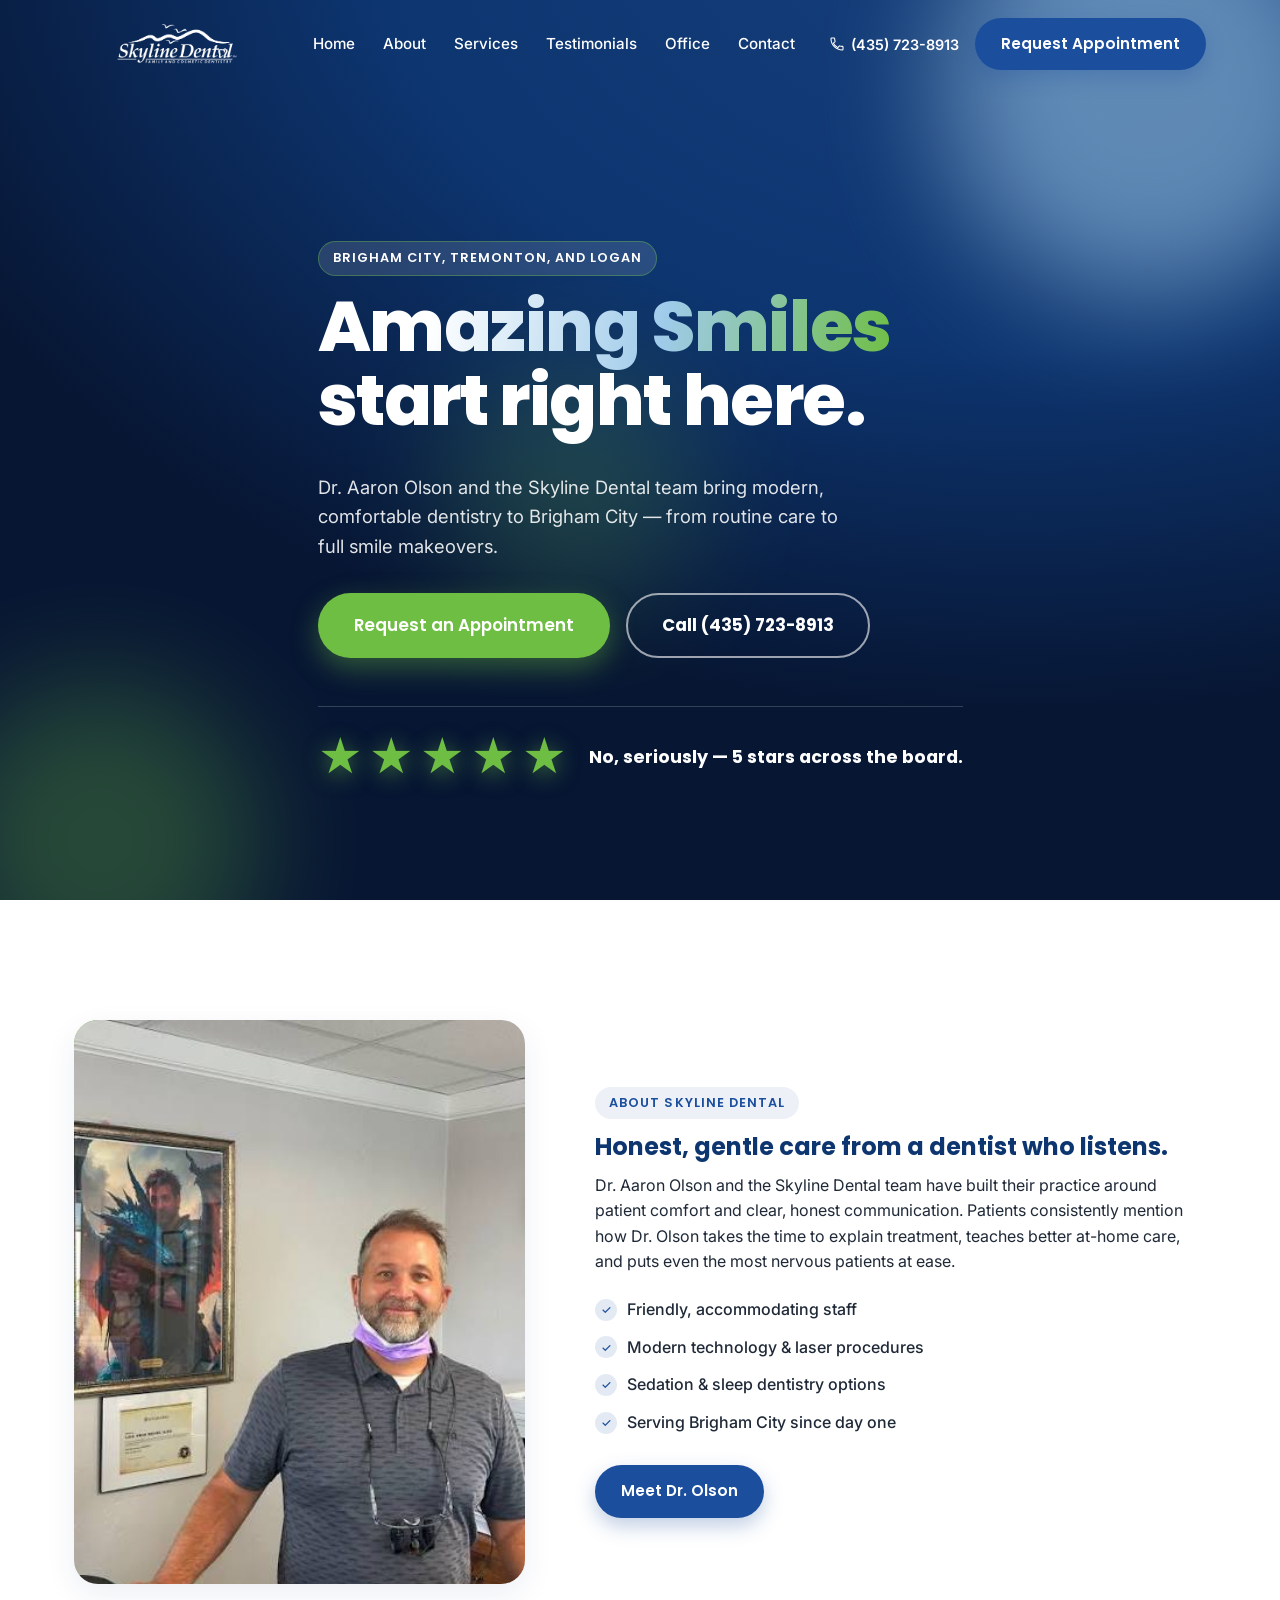
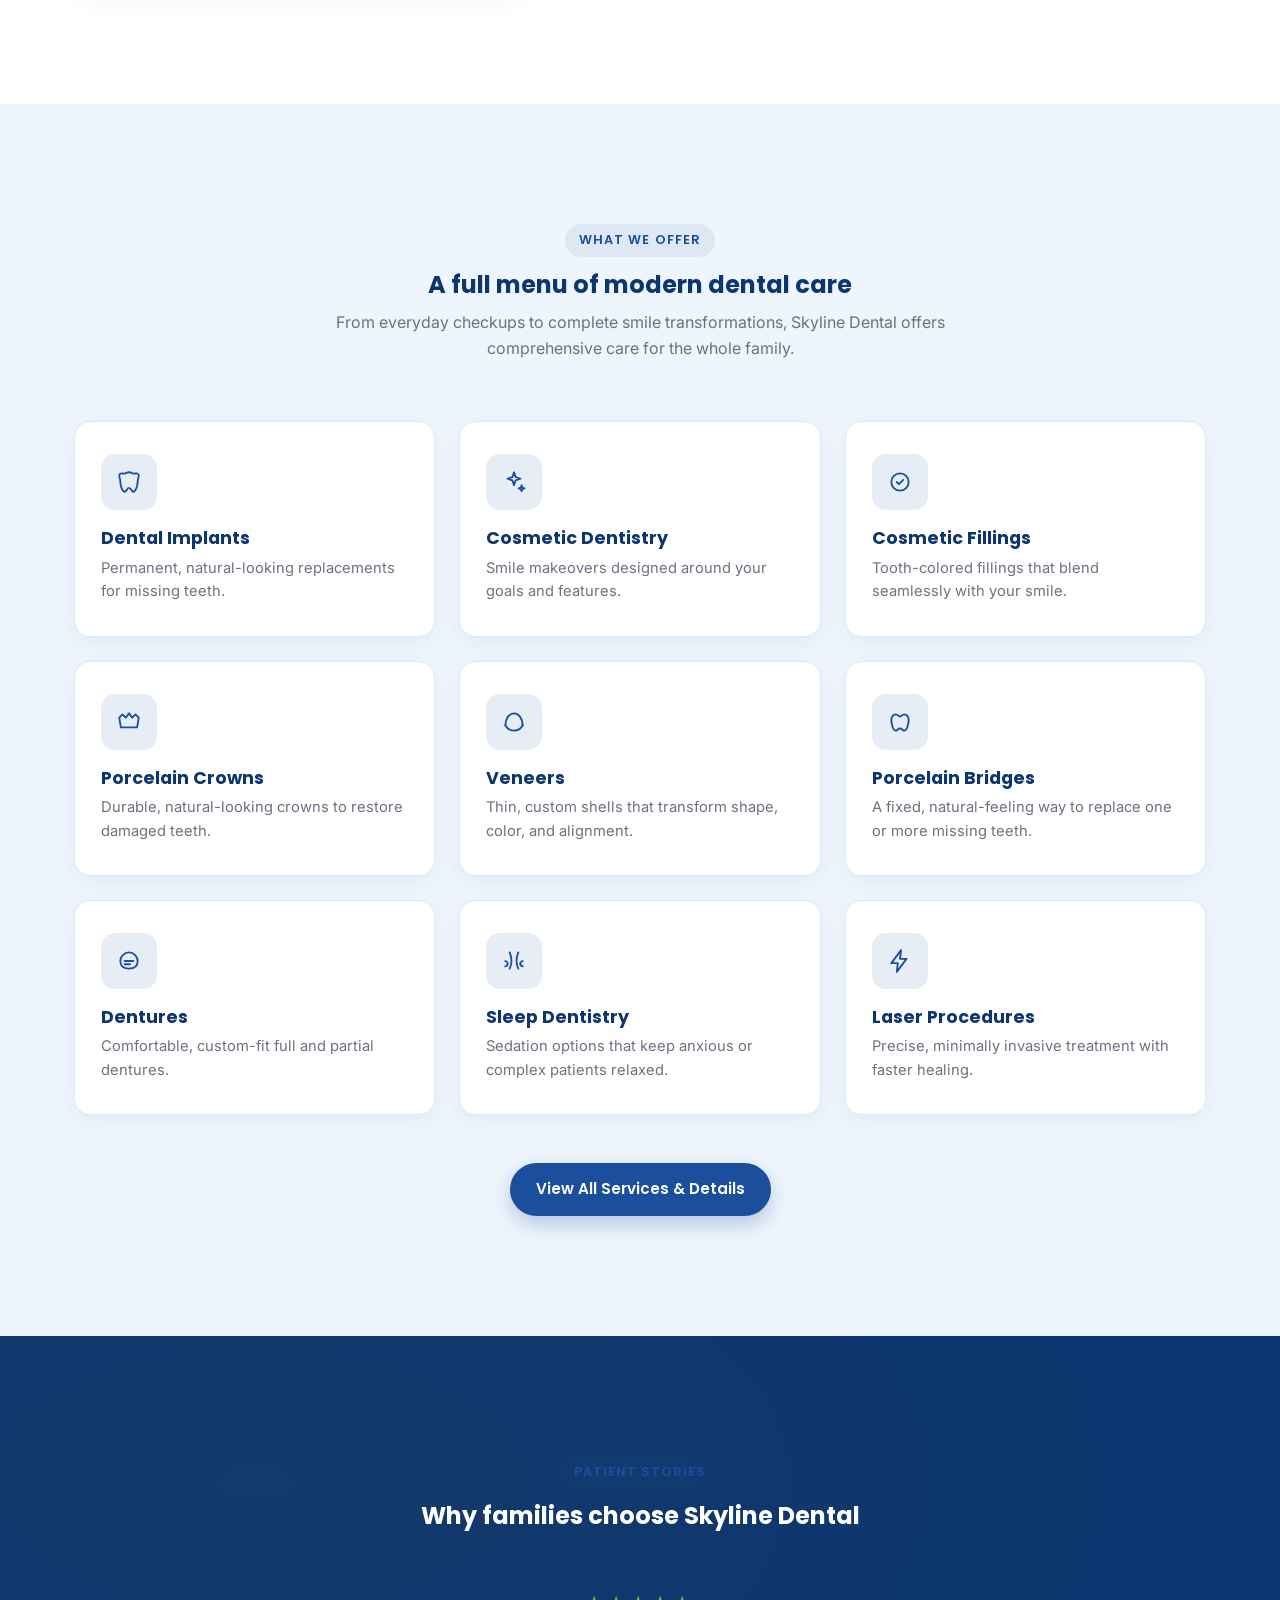
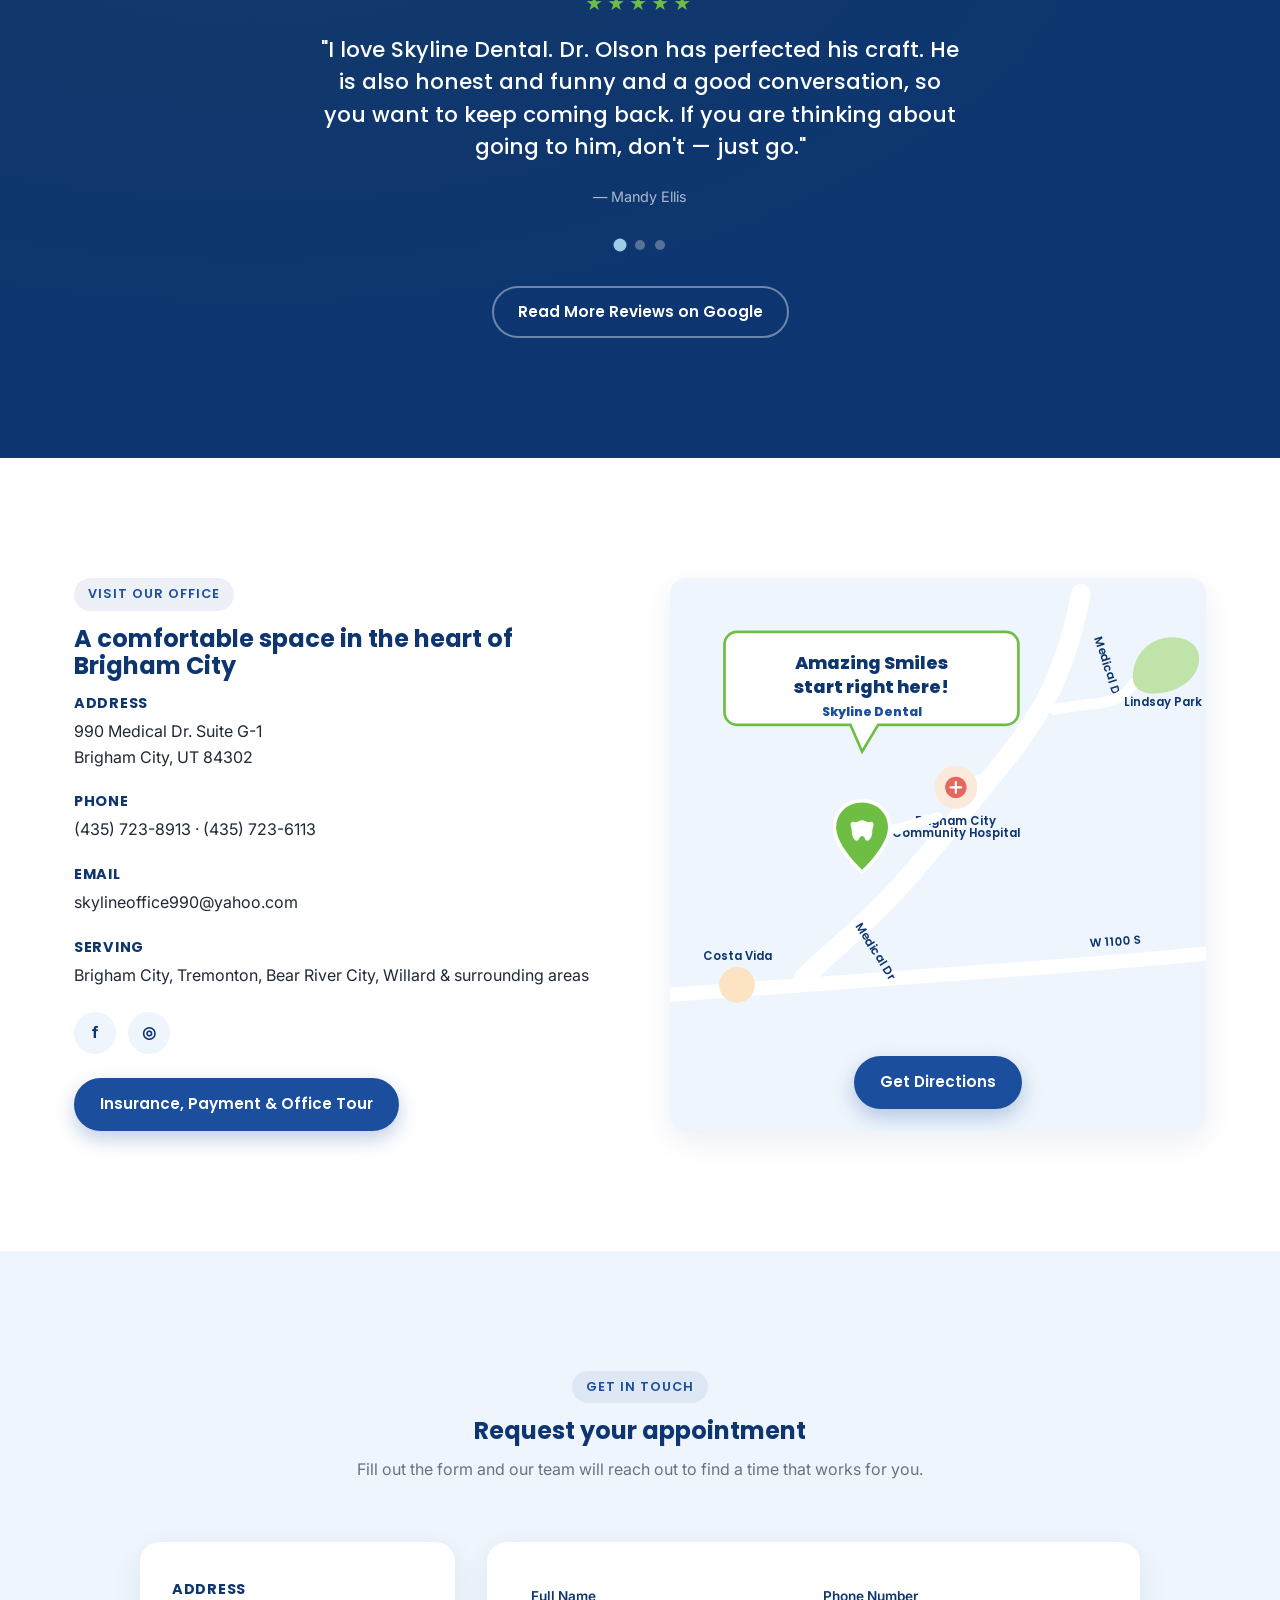
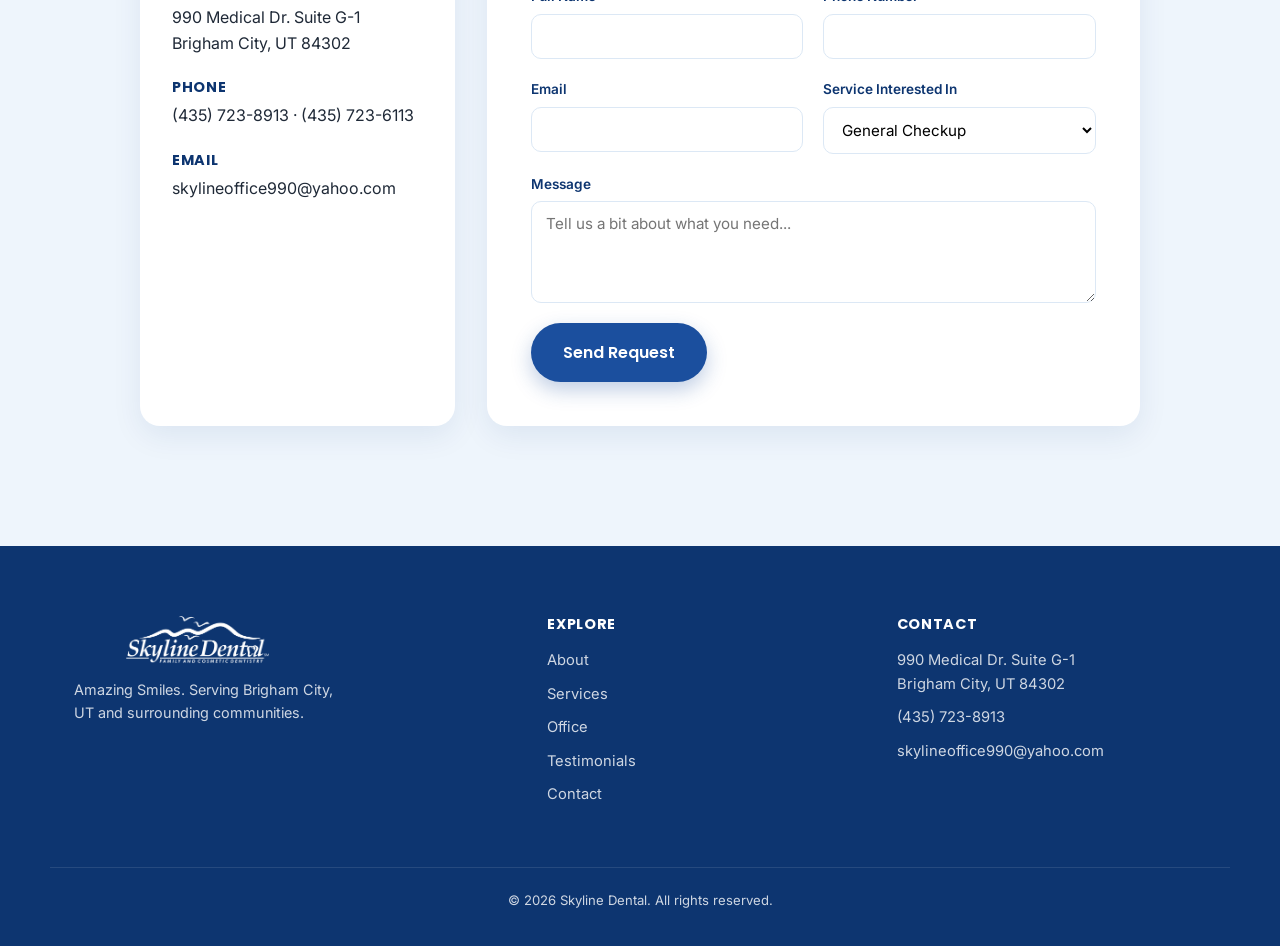
==== index.html @ 31386b89 "Center the map speech bubble's tail on the pin The bubble's tail was offset about 29px to the right " ====
<!DOCTYPE html>
<html lang="en">
<head>
<meta charset="UTF-8">
<meta name="viewport" content="width=device-width, initial-scale=1.0">
<title>Skyline Dental | Dr. Aaron Olson | Brigham City, UT</title>
<meta name="description" content="Skyline Dental in Brigham City, UT — Dr. Aaron Olson offers implants, cosmetic dentistry, veneers, crowns, dentures, sleep dentistry & more. Amazing Smiles.">
<link rel="preconnect" href="https://fonts.googleapis.com">
<link rel="preconnect" href="https://fonts.gstatic.com" crossorigin>
<link href="https://fonts.googleapis.com/css2?family=Poppins:wght@400;500;600;700;800&family=Inter:wght@400;500;600&display=swap" rel="stylesheet">
<link rel="stylesheet" href="css/style.css">
</head>
<body>

<div class="progress-bar" id="progressBar"></div>

<header class="site-header" id="siteHeader">
  <div class="container header-inner">
    <a href="#home" class="logo">
      <img src="images/skyline-dental-logo-white.png" alt="Skyline Dental - Family and Cosmetic Dentistry" class="logo-img logo-img-light">
      <img src="images/skyline-dental-logo.png" alt="Skyline Dental - Family and Cosmetic Dentistry" class="logo-img logo-img-dark">
    </a>
    <nav class="main-nav" id="mainNav">
      <a href="index.html#home">Home</a>
      <a href="about.html">About</a>
      <a href="services.html">Services</a>
      <a href="index.html#testimonials">Testimonials</a>
      <a href="office.html">Office</a>
      <a href="index.html#contact">Contact</a>
    </nav>
    <div class="header-actions">
      <a href="tel:4357238913" class="phone-pill">
        <svg width="16" height="16" viewBox="0 0 24 24" fill="none"><path d="M6.6 10.8c1.4 2.8 3.8 5.1 6.6 6.6l2.2-2.2c.3-.3.7-.4 1-.2 1.1.4 2.3.6 3.6.6.6 0 1 .4 1 1V20c0 .6-.4 1-1 1C10.6 21 3 13.4 3 4c0-.6.4-1 1-1h3.5c.6 0 1 .4 1 1 0 1.2.2 2.4.6 3.6.1.4 0 .8-.3 1.1L6.6 10.8z" stroke="currentColor" stroke-width="1.6" stroke-linejoin="round"/></svg>
        (435) 723-8913
      </a>
      <a href="#contact" class="btn btn-primary">Request Appointment</a>
    </div>
    <button class="nav-toggle" id="navToggle" aria-label="Toggle menu">
      <span></span><span></span><span></span>
    </button>
  </div>
</header>

<main>

  <!-- HERO -->
  <section id="home" class="hero">
    <div class="hero-blob blob-1"></div>
    <div class="hero-blob blob-2"></div>
    <div class="hero-blob blob-3"></div>
    <div class="container hero-inner">
      <div class="hero-copy reveal">
        <span class="eyebrow eyebrow-accent">Brigham City, Tremonton, and Logan</span>
        <h1><span class="accent-text">Amazing Smiles</span><br> start right here.</h1>
        <p class="hero-sub">Dr. Aaron Olson and the Skyline Dental team bring modern, comfortable dentistry to Brigham City — from routine care to full smile makeovers.</p>
        <div class="hero-cta">
          <a href="#contact" class="btn btn-primary btn-lg">Request an Appointment</a>
          <a href="tel:4357238913" class="btn btn-ghost btn-lg">Call (435) 723-8913</a>
        </div>
        <div class="hero-rating">
          <span class="stat-stars stat-stars-lg" aria-label="5 star rating">★★★★★</span>
          <span class="hero-rating-label">No, seriously — 5 stars across the board.</span>
        </div>
      </div>
    </div>
  </section>

  <!-- ABOUT -->
  <section id="about" class="about">
    <div class="container about-inner">
      <div class="about-visual reveal">
        <div class="about-photo">
          <img src="images/dr-aaron-olson.jpg" alt="Dr. Aaron Olson, DDS" class="about-photo-img">
          <div class="about-accent"></div>
        </div>
      </div>
      <div class="about-copy reveal">
        <span class="eyebrow">About Skyline Dental</span>
        <h2>Honest, gentle care from a dentist who listens.</h2>
        <p>Dr. Aaron Olson and the Skyline Dental team have built their practice around patient comfort and clear, honest communication. Patients consistently mention how Dr. Olson takes the time to explain treatment, teaches better at-home care, and puts even the most nervous patients at ease.</p>
        <ul class="about-points">
          <li><span class="check">✓</span> Friendly, accommodating staff</li>
          <li><span class="check">✓</span> Modern technology &amp; laser procedures</li>
          <li><span class="check">✓</span> Sedation &amp; sleep dentistry options</li>
          <li><span class="check">✓</span> Serving Brigham City since day one</li>
        </ul>
        <a href="about.html" class="btn btn-primary">Meet Dr. Olson</a>
      </div>
    </div>
  </section>

  <!-- SERVICES -->
  <section id="services" class="services">
    <div class="container">
      <div class="section-head reveal">
        <span class="eyebrow">What We Offer</span>
        <h2>A full menu of modern dental care</h2>
        <p>From everyday checkups to complete smile transformations, Skyline Dental offers comprehensive care for the whole family.</p>
      </div>
      <div class="service-grid">

        <div class="service-card reveal">
          <div class="service-icon"><svg viewBox="0 0 24 24" width="26" height="26" fill="none" stroke="currentColor" stroke-width="1.7" stroke-linecap="round" stroke-linejoin="round"><path d="M12 3c-2.2 0-3.3 1.3-4.8 1.3-1.8 0-3.3-1-4 .8-.8 2 .8 3.6.8 6.6 0 3.6 1.8 9.3 4 9.3 1.8 0 1.8-3.6 4-3.6s2.2 3.6 4 3.6c2.2 0 4-5.7 4-9.3 0-3 1.6-4.6.8-6.6-.7-1.8-2.2-.8-4-.8-1.5 0-2.6-1.3-4.8-1.3z"/></svg></div>
          <h3>Dental Implants</h3>
          <p>Permanent, natural-looking replacements for missing teeth.</p>
        </div>
        <div class="service-card reveal">
          <div class="service-icon"><svg viewBox="0 0 24 24" width="26" height="26" fill="none" stroke="currentColor" stroke-width="1.7" stroke-linecap="round" stroke-linejoin="round"><path d="M12 3l1.5 4.5L18 9l-4.5 1.5L12 15l-1.5-4.5L6 9l4.5-1.5z"/><path d="M19 15l.7 2.1 2.1.7-2.1.7-.7 2.1-.7-2.1-2.1-.7 2.1-.7z"/></svg></div>
          <h3>Cosmetic Dentistry</h3>
          <p>Smile makeovers designed around your goals and features.</p>
        </div>
        <div class="service-card reveal">
          <div class="service-icon"><svg viewBox="0 0 24 24" width="26" height="26" fill="none" stroke="currentColor" stroke-width="1.7" stroke-linecap="round" stroke-linejoin="round"><circle cx="12" cy="12" r="8"/><path d="M9 12l2 2 4-4"/></svg></div>
          <h3>Cosmetic Fillings</h3>
          <p>Tooth-colored fillings that blend seamlessly with your smile.</p>
        </div>
        <div class="service-card reveal">
          <div class="service-icon"><svg viewBox="0 0 24 24" width="26" height="26" fill="none" stroke="currentColor" stroke-width="1.7" stroke-linecap="round" stroke-linejoin="round"><path d="M3 8l3-3 3 3 3-4 3 4 3-3 3 3-1.5 9h-15z"/></svg></div>
          <h3>Porcelain Crowns</h3>
          <p>Durable, natural-looking crowns to restore damaged teeth.</p>
        </div>
        <div class="service-card reveal">
          <div class="service-icon"><svg viewBox="0 0 24 24" width="26" height="26" fill="none" stroke="currentColor" stroke-width="1.7" stroke-linecap="round" stroke-linejoin="round"><path d="M4 15c1.5 3 4.5 5 8 5s6.5-2 8-5"/><path d="M4 15c0-6 3.5-11 8-11s8 5 8 11"/></svg></div>
          <h3>Veneers</h3>
          <p>Thin, custom shells that transform shape, color, and alignment.</p>
        </div>
        <div class="service-card reveal">
          <div class="service-icon"><svg viewBox="0 0 24 24" width="26" height="26" fill="none" stroke="currentColor" stroke-width="1.7" stroke-linecap="round" stroke-linejoin="round"><path d="M4 10c0-3 2-5 4-5s3 2 4 2 2-2 4-2 4 2 4 5c0 5-2 10-4 10-1.5 0-2-2-4-2s-2.5 2-4 2c-2 0-4-5-4-10z"/></svg></div>
          <h3>Porcelain Bridges</h3>
          <p>A fixed, natural-feeling way to replace one or more missing teeth.</p>
        </div>
        <div class="service-card reveal">
          <div class="service-icon"><svg viewBox="0 0 24 24" width="26" height="26" fill="none" stroke="currentColor" stroke-width="1.7" stroke-linecap="round" stroke-linejoin="round"><path d="M4 12c0-4 3.5-8 8-8s8 4 8 8-2 7-8 7-8-3-8-7z"/><path d="M8 12h8M8 15h5"/></svg></div>
          <h3>Dentures</h3>
          <p>Comfortable, custom-fit full and partial dentures.</p>
        </div>
        <div class="service-card reveal">
          <div class="service-icon"><svg viewBox="0 0 24 24" width="26" height="26" fill="none" stroke="currentColor" stroke-width="1.7" stroke-linecap="round" stroke-linejoin="round"><path d="M4 17c3-1 3-4 0-5m16 5c-3-1-3-4 0-5M8 19c2-4 2-10 0-15m8 15c-2-4-2-10 0-15"/></svg></div>
          <h3>Sleep Dentistry</h3>
          <p>Sedation options that keep anxious or complex patients relaxed.</p>
        </div>
        <div class="service-card reveal">
          <div class="service-icon"><svg viewBox="0 0 24 24" width="26" height="26" fill="none" stroke="currentColor" stroke-width="1.7" stroke-linecap="round" stroke-linejoin="round"><path d="M13 2L4 14h6l-1 8 9-12h-6z"/></svg></div>
          <h3>Laser Procedures</h3>
          <p>Precise, minimally invasive treatment with faster healing.</p>
        </div>

      </div>
      <div class="section-cta reveal">
        <a href="services.html" class="btn btn-primary">View All Services &amp; Details</a>
      </div>
    </div>
  </section>

  <!-- TESTIMONIALS -->
  <section id="testimonials" class="testimonials">
    <div class="container">
      <div class="section-head reveal light">
        <span class="eyebrow">Patient Stories</span>
        <h2>Why families choose Skyline Dental</h2>
      </div>
      <div class="testimonial-slider reveal" id="testimonialSlider">
        <div class="testimonial-track" id="testimonialTrack">
          <blockquote class="testimonial-slide active">
            <div class="stars">★★★★★</div>
            <p>"I love Skyline Dental. Dr. Olson has perfected his craft. He is also honest and funny and a good conversation, so you want to keep coming back. If you are thinking about going to him, don't — just go."</p>
            <cite>— Mandy Ellis</cite>
          </blockquote>
          <blockquote class="testimonial-slide">
            <div class="stars">★★★★★</div>
            <p>"I hadn't been to the dentist in six years, yikes! This awesome staff and Dr. Aaron Olson made me feel so comfortable. This office is full of kindness and humor. My husband and all 3 of my kids love it there — and who loves a dentist? Not to mention my daughter had her wisdom teeth out, and even though it was Dr. Olson's birthday, he called to follow up and check on her! Definitely 5 stars!!"</p>
            <cite>— Joanna Hardy</cite>
          </blockquote>
          <blockquote class="testimonial-slide">
            <div class="stars">★★★★★</div>
            <p>"Dr. Olson and his staff are wonderful. They go out of their way to make you feel welcome and comfortable. Every time I go, they remember me and make me feel like we're old friends. I have moved a few states away, but still keep Dr. Olson as my dentist — I make an appointment when I know I'm flying in."</p>
            <cite>— Kelllie Hansen</cite>
          </blockquote>
        </div>
        <div class="testimonial-dots" id="testimonialDots"></div>
        <a href="https://www.google.com/search?q=Skyline+Dental+Brigham+City+UT+reviews" target="_blank" rel="noopener" class="btn btn-ghost testimonial-more">Read More Reviews on Google</a>
      </div>
    </div>
  </section>

  <!-- OFFICE / LOCATION -->
  <section id="office" class="office">
    <div class="container office-inner">
      <div class="office-copy reveal">
        <span class="eyebrow">Visit Our Office</span>
        <h2>A comfortable space in the heart of Brigham City</h2>
        <div class="office-detail">
          <strong>Address</strong>
          <p>990 Medical Dr. Suite G-1<br>Brigham City, UT 84302</p>
        </div>
        <div class="office-detail">
          <strong>Phone</strong>
          <p><a href="tel:4357238913">(435) 723-8913</a> · <a href="tel:4357236113">(435) 723-6113</a></p>
        </div>
        <div class="office-detail">
          <strong>Email</strong>
          <p><a href="mailto:skylineoffice990@yahoo.com">skylineoffice990@yahoo.com</a></p>
        </div>
        <div class="office-detail">
          <strong>Serving</strong>
          <p>Brigham City, Tremonton, Bear River City, Willard &amp; surrounding areas</p>
        </div>
        <div class="social-links">
          <a href="#" aria-label="Facebook">f</a>
          <a href="#" aria-label="Instagram">◎</a>
        </div>
        <a href="office.html" class="btn btn-primary office-more">Insurance, Payment &amp; Office Tour</a>
      </div>
      <div class="office-map reveal">
        <svg class="office-map-svg" viewBox="0 0 600 460" role="img" aria-labelledby="mapTitle">
          <title id="mapTitle">Illustrated map showing Skyline Dental on Medical Drive in Brigham City</title>
          <rect width="600" height="460" fill="#EEF5FC"/>

          <!-- W 1100 S, the cross street Costa Vida sits on -->
          <path d="M-10,440 C 150,428 300,418 450,406 S 590,394 610,392" fill="none" stroke="#fff" stroke-width="16" stroke-linecap="round"/>
          <text x="470" y="386" class="map-label" transform="rotate(-4 470 386)">W 1100 S</text>

          <!-- Medical Dr, curving from upper-right down to lower-left, crossing W 1100 S -->
          <path d="M460,-10 C 445,70 420,120 380,170 S 300,270 260,315 S 175,395 150,420"
                fill="none" stroke="#fff" stroke-width="22" stroke-linecap="round"/>
          <text x="475" y="40" class="map-label" transform="rotate(72 475 40)">Medical Dr</text>
          <text x="207" y="362" class="map-label" transform="rotate(58 207 362)">Medical Dr</text>

          <!-- Wildwood Dr spur to Lindsay Park -->
          <path d="M430,120 C 470,110 500,120 520,90" fill="none" stroke="#fff" stroke-width="12" stroke-linecap="round"/>
          <g transform="translate(552,64)">
            <path d="M-34,20 C-34,-10 -8,-30 20,-24 C46,-18 46,10 26,26 C6,42 -34,44 -34,20 Z" fill="#BFE3A8"/>
            <text x="0" y="52" class="map-label" text-anchor="middle">Lindsay Park</text>
          </g>

          <!-- Brigham City Community Hospital, further up Medical Dr, above the office -->
          <path d="M368,190 C 355,195 345,198 336,203" fill="none" stroke="#fff" stroke-width="10" stroke-linecap="round"/>
          <g transform="translate(320,207)">
            <circle cx="0" cy="0" r="24" fill="#FBE9DA"/>
            <circle cx="0" cy="0" r="12" fill="#E4685D"/>
            <path d="M0,-6 v12 M-6,0 h12" stroke="#fff" stroke-width="2.5" stroke-linecap="round"/>
            <text x="0" y="42" class="map-label" text-anchor="middle">Brigham City<tspan x="0" dy="14">Community Hospital</tspan></text>
          </g>

          <!-- Costa Vida, on W 1100 S -- a different street from Medical Dr -->
          <g transform="translate(75,428)">
            <circle cx="0" cy="0" r="20" fill="#FCE3C3"/>
            <text x="0" y="-28" class="map-label" text-anchor="middle">Costa Vida</text>
          </g>

          <!-- Skyline Dental pin, left of Medical Dr, close to the bubble -->
          <path d="M300,240 C 275,247 250,254 228,260" fill="none" stroke="#fff" stroke-width="10" stroke-linecap="round"/>
          <g transform="translate(215,262)">
            <circle class="map-pulse" cx="0" cy="0" r="14" fill="var(--accent)" opacity=".35"/>
            <path d="M0,-40 C19,-40 31,-26 31,-10 C31,12 0,40 0,40 C0,40 -31,12 -31,-10 C-31,-26 -19,-40 0,-40 Z" fill="var(--accent)" stroke="#fff" stroke-width="4"/>
            <path d="M0,-8 c-6,0 -9,4 -13,4 -5,0 -9,-3 -11,2 -2,6 2,10 2,18 0,10 5,20 11,20 5,0 5,-10 11,-10 s6,10 11,10 c6,0 11,-10 11,-20 0,-8 4,-12 2,-18 -2,-5 -6,-2 -11,-2 -4,0 -7,-4 -13,-4z" fill="#fff" transform="translate(0,-14) scale(0.52)"/>
          </g>

          <!-- Speech bubble -->
          <g transform="translate(226,95)">
            <path d="M-150,-62 h300 a14,14 0 0 1 14,14 v76 a14,14 0 0 1 -14,14 h-143 l-18,30 -13,-30 h-127 a14,14 0 0 1 -14,-14 v-76 a14,14 0 0 1 14,-14 z" fill="#fff" stroke="var(--accent)" stroke-width="3"/>
            <text x="0" y="-20" text-anchor="middle" class="map-bubble-text">Amazing Smiles</text>
            <text x="0" y="6" text-anchor="middle" class="map-bubble-text">start right here!</text>
            <text x="0" y="32" text-anchor="middle" class="map-bubble-brand">Skyline Dental</text>
          </g>
        </svg>
        <a href="https://www.google.com/maps?q=990+Medical+Dr+Suite+G-1+Brigham+City+UT+84302" target="_blank" rel="noopener" class="btn btn-primary get-directions">Get Directions</a>
      </div>
    </div>
  </section>

  <!-- CONTACT -->
  <section id="contact" class="contact">
    <div class="container contact-inner">
      <div class="section-head reveal">
        <span class="eyebrow">Get In Touch</span>
        <h2>Request your appointment</h2>
        <p>Fill out the form and our team will reach out to find a time that works for you.</p>
      </div>
      <div class="contact-grid">
      <div class="contact-info-card reveal">
        <div class="office-detail">
          <strong>Address</strong>
          <p>990 Medical Dr. Suite G-1<br>Brigham City, UT 84302</p>
        </div>
        <div class="office-detail">
          <strong>Phone</strong>
          <p><a href="tel:4357238913">(435) 723-8913</a> · <a href="tel:4357236113">(435) 723-6113</a></p>
        </div>
        <div class="office-detail">
          <strong>Email</strong>
          <p><a href="mailto:skylineoffice990@yahoo.com">skylineoffice990@yahoo.com</a></p>
        </div>
      </div>
      <form name="appointment" method="POST" data-netlify="true" netlify-honeypot="bot-field" class="contact-form reveal">
        <input type="hidden" name="form-name" value="appointment">
        <p class="hidden-field"><label>Don't fill this out: <input name="bot-field"></label></p>

        <div class="form-row">
          <div class="form-field">
            <label for="name">Full Name</label>
            <input type="text" id="name" name="name" required>
          </div>
          <div class="form-field">
            <label for="phone">Phone Number</label>
            <input type="tel" id="phone" name="phone" required>
          </div>
        </div>
        <div class="form-row">
          <div class="form-field">
            <label for="email">Email</label>
            <input type="email" id="email" name="email" required>
          </div>
          <div class="form-field">
            <label for="service">Service Interested In</label>
            <select id="service" name="service">
              <option>General Checkup</option>
              <option>Dental Implants</option>
              <option>Cosmetic Dentistry</option>
              <option>Veneers</option>
              <option>Crowns / Bridges</option>
              <option>Dentures</option>
              <option>Sleep Dentistry</option>
              <option>Other</option>
            </select>
          </div>
        </div>
        <div class="form-field">
          <label for="message">Message</label>
          <textarea id="message" name="message" rows="4" placeholder="Tell us a bit about what you need..."></textarea>
        </div>
        <button type="submit" class="btn btn-primary btn-lg">Send Request</button>
      </form>
      </div>
    </div>
  </section>

</main>

<footer class="site-footer">
  <div class="container footer-inner">
    <div class="footer-brand">
      <img src="images/skyline-dental-logo-white.png" alt="Skyline Dental - Family and Cosmetic Dentistry" class="logo-img footer-logo-img">
      <p>Amazing Smiles. Serving Brigham City, UT and surrounding communities.</p>
    </div>
    <div class="footer-links">
      <h4>Explore</h4>
      <a href="about.html">About</a>
      <a href="services.html">Services</a>
      <a href="office.html">Office</a>
      <a href="index.html#testimonials">Testimonials</a>
      <a href="index.html#contact">Contact</a>
    </div>
    <div class="footer-contact">
      <h4>Contact</h4>
      <p>990 Medical Dr. Suite G-1<br>Brigham City, UT 84302</p>
      <p><a href="tel:4357238913">(435) 723-8913</a></p>
      <p><a href="mailto:skylineoffice990@yahoo.com">skylineoffice990@yahoo.com</a></p>
    </div>
  </div>
  <div class="footer-bottom">
    <div class="container">
      <p>&copy; <span id="year"></span> Skyline Dental. All rights reserved.</p>
    </div>
  </div>
</footer>

<button id="scrollTop" class="scroll-top" aria-label="Scroll to top">↑</button>

<script src="js/main.js"></script>
</body>
</html>
---- css/style.css ----
/* ===== Design tokens ===== */
:root{
  --primary:#1B4F9E;
  --primary-dark:#0D3570;
  --primary-light:#9FCBEA;
  --accent:#6FBE44;
  --bg:#FFFFFF;
  --bg-soft:#EEF5FC;
  --text:#1F2937;
  --text-light:#6B7280;
  --border:#DCE8F5;
  --shadow:0 10px 30px rgba(13,53,112,0.08);
  --radius:16px;
  --font-head:'Poppins', sans-serif;
  --font-body:'Inter', sans-serif;
}

*,*::before,*::after{box-sizing:border-box;}
html{scroll-behavior:smooth;}
body{
  margin:0;
  font-family:var(--font-body);
  color:var(--text);
  background:var(--bg);
  line-height:1.6;
  -webkit-font-smoothing:antialiased;
}
h1,h2,h3,h4{font-family:var(--font-head); margin:0 0 .5em; color:var(--primary-dark); line-height:1.15;}
p{margin:0 0 1em;}
a{color:inherit; text-decoration:none;}
img{max-width:100%; display:block;}
ul{list-style:none; margin:0; padding:0;}
.container{max-width:1180px; margin:0 auto; padding:0 24px;}
#home, #about, #services, #testimonials, #office, #contact{scroll-margin-top:90px;}

.eyebrow{
  display:inline-block;
  font-family:var(--font-head);
  font-weight:600;
  font-size:.8rem;
  letter-spacing:.08em;
  text-transform:uppercase;
  color:var(--primary);
  background:rgba(27,79,158,.08);
  padding:6px 14px;
  border-radius:999px;
  margin-bottom:14px;
}

/* ===== Buttons ===== */
.btn{
  display:inline-flex; align-items:center; justify-content:center; gap:8px;
  padding:12px 24px;
  border-radius:999px;
  font-weight:600;
  font-family:var(--font-head);
  font-size:.95rem;
  border:2px solid transparent;
  cursor:pointer;
  transition:transform .25s ease, box-shadow .25s ease, background .25s ease, color .25s ease;
  white-space:nowrap;
}
.btn-primary{ background:var(--primary); color:#fff; box-shadow:0 8px 20px rgba(27,79,158,.28);}
.btn-primary:hover{ transform:translateY(-3px) scale(1.02); box-shadow:0 14px 28px rgba(27,79,158,.36); }
.btn-ghost{ background:transparent; border-color:rgba(255,255,255,.5); color:inherit; }
.btn-ghost:hover{ background:rgba(255,255,255,.15); transform:translateY(-3px); }
.btn-lg{ padding:15px 30px; font-size:1rem; }

/* ===== Progress bar ===== */
.progress-bar{
  position:fixed; top:0; left:0; height:3px; width:0%;
  background:linear-gradient(90deg, var(--primary-light), var(--primary));
  z-index:1000; transition:width .1s ease-out;
}

/* ===== Header ===== */
.site-header{
  position:fixed; top:0; left:0; right:0; z-index:900;
  padding:18px 0;
  transition:background .35s ease, box-shadow .35s ease, padding .35s ease;
}
.site-header.scrolled{
  background:rgba(255,255,255,.9);
  backdrop-filter:blur(10px);
  box-shadow:0 4px 24px rgba(13,53,112,.08);
  padding:10px 0;
}
.header-inner{display:flex; align-items:center; justify-content:space-between; gap:24px;}
.logo{display:flex; align-items:center;}
.logo-img{height:40px; width:auto; display:block;}
.logo-img-dark{display:none;}
.site-header.scrolled .logo-img-light{display:none;}
.site-header.scrolled .logo-img-dark{display:block;}

.main-nav{display:flex; gap:28px;}
.main-nav a{
  font-weight:500; font-size:.95rem; position:relative; padding:4px 0;
  color:var(--primary-dark);
}
.site-header:not(.scrolled) .main-nav a{color:#fff;}
.main-nav a::after{
  content:''; position:absolute; left:0; bottom:-4px; width:0; height:2px;
  background:currentColor; transition:width .25s ease;
}
.main-nav a:hover::after{width:100%;}

.header-actions{display:flex; align-items:center; gap:16px;}
.phone-pill{
  display:flex; align-items:center; gap:6px; font-weight:600; font-size:.9rem;
  color:var(--primary-dark);
}
.site-header:not(.scrolled) .phone-pill{color:#fff;}

.nav-toggle{display:none; flex-direction:column; gap:5px; background:none; border:none; cursor:pointer; padding:6px; z-index:950;}
.nav-toggle span{width:24px; height:2px; background:var(--primary-dark); transition:.3s;}
.site-header:not(.scrolled) .nav-toggle span{background:#fff;}

/* ===== Hero ===== */
.hero{
  position:relative; overflow:hidden;
  min-height:100vh;
  display:flex; align-items:center;
  background:radial-gradient(1200px 800px at 80% -10%, #163E7A 0%, var(--primary-dark) 55%, #071633 100%);
  color:#fff;
  padding-top:120px;
}
.hero-blob{position:absolute; border-radius:50%; filter:blur(60px); opacity:.55; z-index:0;}
.blob-1{width:420px; height:420px; background:var(--primary-light); top:-120px; right:-80px; animation:drift 14s ease-in-out infinite;}
.blob-2{width:320px; height:320px; background:var(--accent); bottom:-100px; left:-60px; opacity:.3; animation:drift 18s ease-in-out infinite reverse;}
.blob-3{width:250px; height:250px; background:#6FBE44; top:40%; left:35%; opacity:.2; animation:drift 20s ease-in-out infinite;}
@keyframes drift{
  0%,100%{ transform:translate(0,0) scale(1);}
  50%{ transform:translate(30px,-30px) scale(1.08);}
}

.hero-inner{position:relative; z-index:1; display:grid; grid-template-columns:1fr; gap:60px; align-items:center;}
.hero-copy{max-width:700px;}
.hero-copy .eyebrow{background:rgba(255,255,255,.12); color:#fff;}
.eyebrow-accent{background:rgba(111,190,68,.2); color:#9FE870; border:1px solid rgba(111,190,68,.4);}
.hero h1{color:#fff; font-size:clamp(2.8rem,5.5vw,4.4rem); font-weight:800; letter-spacing:-.02em; line-height:1.05;}
.accent-text{
  background:linear-gradient(100deg, #fff 20%, var(--primary-light) 60%, var(--accent) 100%);
  -webkit-background-clip:text; background-clip:text; color:transparent;
}
.hero-sub{color:rgba(255,255,255,.88); font-size:1.15rem; max-width:520px;}
.hero-cta{display:flex; gap:16px; flex-wrap:wrap; margin:32px 0 48px;}
.hero-cta .btn-lg{padding:17px 34px; font-size:1.05rem;}
.hero-cta .btn-primary{background:var(--accent); box-shadow:0 10px 28px rgba(111,190,68,.4);}
.hero-cta .btn-primary:hover{transform:translateY(-4px) scale(1.04); box-shadow:0 16px 36px rgba(111,190,68,.5);}
.hero-cta .btn-ghost{border-color:rgba(255,255,255,.6); font-weight:700;}
.hero-cta .btn-ghost:hover{background:rgba(255,255,255,.18); border-color:#fff;}

.hero-rating{
  display:flex; align-items:center; gap:16px; flex-wrap:wrap;
  padding-top:28px; border-top:1px solid rgba(255,255,255,.18);
}
.stat-stars{font-size:1.4rem; letter-spacing:2px; color:var(--accent); line-height:1;}
.stat-stars-lg{font-size:2.75rem; letter-spacing:6px; text-shadow:0 4px 22px rgba(111,190,68,.6);}
.hero-rating-label{font-family:var(--font-head); font-size:1.1rem; font-weight:700; color:#fff;}

/* ===== Reveal animation ===== */
.reveal{opacity:0; transform:translateY(30px); transition:opacity .7s ease, transform .7s ease;}
.reveal.in-view{opacity:1; transform:translateY(0);}

/* ===== About ===== */
.about{padding:120px 0; background:var(--bg);}
.about-inner{display:grid; grid-template-columns:.85fr 1.15fr; gap:70px; align-items:center;}
.about-photo{position:relative; aspect-ratio:4/5; border-radius:24px; overflow:hidden; box-shadow:var(--shadow);}
.about-photo-img{width:100%; height:100%; object-fit:cover;}
.about-accent{position:absolute; inset:-14px auto auto -14px; width:70px; height:70px; background:var(--accent); border-radius:20px; z-index:-1;}
.about-points{margin:22px 0 30px; display:flex; flex-direction:column; gap:12px;}
.about-points li{display:flex; align-items:center; gap:10px; font-weight:500;}
.check{display:inline-flex; align-items:center; justify-content:center; width:22px; height:22px; border-radius:50%; background:rgba(27,79,158,.12); color:var(--primary); font-size:.75rem; flex:none;}

/* ===== Services ===== */
.services{padding:120px 0; background:var(--bg-soft);}
.section-head{max-width:640px; margin:0 auto 60px; text-align:center;}
.section-head p{color:var(--text-light);}
.section-head.light h2, .section-head.light p{color:#fff;}
.service-grid{display:grid; grid-template-columns:repeat(3,1fr); gap:24px;}
.service-card{
  background:#fff; border-radius:var(--radius); padding:32px 26px;
  box-shadow:0 6px 20px rgba(13,53,112,.06);
  transition:transform .3s ease, box-shadow .3s ease;
  border:1px solid var(--border);
}
.service-card:hover{transform:translateY(-8px); box-shadow:0 20px 40px rgba(13,53,112,.14);}
.service-icon{
  width:56px; height:56px; display:flex; align-items:center; justify-content:center;
  border-radius:14px; background:rgba(27,79,158,.1); margin-bottom:18px;
  color:var(--primary);
  transition:transform .3s ease;
}
.service-card:hover .service-icon{transform:rotate(-8deg) scale(1.08);}
.service-card h3{font-size:1.1rem; margin-bottom:8px;}
.service-card p{color:var(--text-light); font-size:.92rem; margin:0;}
.section-cta{text-align:center; margin-top:48px;}
.section-cta-left{text-align:left; margin-top:36px;}

/* ===== Testimonials ===== */
.testimonials{
  padding:120px 0;
  background:radial-gradient(1000px 500px at 20% 20%, #123A6B, var(--primary-dark));
  color:#fff;
  text-align:center;
}
.testimonial-slider{max-width:720px; margin:0 auto; position:relative; min-height:220px;}
.testimonial-track{position:relative;}
.testimonial-slide{
  position:absolute; inset:0; opacity:0; transform:translateY(12px);
  transition:opacity .5s ease, transform .5s ease; pointer-events:none;
}
.testimonial-slide.active{position:relative; opacity:1; transform:translateY(0); pointer-events:auto;}
.stars{color:var(--accent); letter-spacing:4px; margin-bottom:16px; font-size:1.1rem;}
.testimonial-slide p{font-size:1.35rem; font-weight:500; line-height:1.5; font-family:var(--font-head);}
.testimonial-slide cite{display:block; margin-top:18px; font-style:normal; color:rgba(255,255,255,.65); font-size:.9rem;}
.testimonial-dots{display:flex; justify-content:center; gap:10px; margin-top:32px;}
.testimonial-dots button{
  width:10px; height:10px; border-radius:50%; border:none; background:rgba(255,255,255,.3); cursor:pointer; padding:0;
  transition:background .3s ease, transform .3s ease;
}
.testimonial-dots button.active{background:var(--primary-light); transform:scale(1.3);}
.testimonial-more{margin-top:36px; border-color:rgba(255,255,255,.4);}
.testimonial-more:hover{background:rgba(255,255,255,.15); border-color:#fff;}

/* ===== Office ===== */
.office{padding:120px 0;}
.office-inner{display:grid; grid-template-columns:1fr 1fr; gap:60px; align-items:stretch;}
.office-detail{margin-bottom:20px;}
.office-detail strong{display:block; font-family:var(--font-head); color:var(--primary-dark); margin-bottom:4px; font-size:.9rem; text-transform:uppercase; letter-spacing:.05em;}
.office-detail a:hover{color:var(--primary);}
.social-links{display:flex; gap:12px; margin-top:24px;}
.social-links a{
  width:42px; height:42px; border-radius:50%; background:var(--bg-soft); display:flex; align-items:center; justify-content:center;
  font-weight:700; color:var(--primary-dark); transition:background .3s ease, color .3s ease, transform .3s ease;
}
.social-links a:hover{background:var(--primary); color:#fff; transform:translateY(-3px);}
.office-more{margin-top:24px;}
.office-map{
  border-radius:var(--radius); overflow:hidden; min-height:340px; box-shadow:var(--shadow);
  display:flex; flex-direction:column; background:#EEF5FC;
}
.office-map-svg{flex:1; width:100%; height:100%; display:block;}
.map-label{font-family:var(--font-head); font-size:13px; font-weight:600; fill:var(--primary-dark);}
.map-label-water{fill:#4E85BE; font-style:italic;}
.map-bubble-text{font-family:var(--font-head); font-size:20px; font-weight:800; fill:var(--primary-dark);}
.map-bubble-sub{font-family:var(--font-body); font-size:13px; fill:var(--text-light);}
.map-bubble-brand{font-family:var(--font-head); font-size:14px; font-weight:800; fill:var(--primary);}
.map-pulse{animation:mapPulse 2.4s ease-out infinite; transform-origin:center;}
@keyframes mapPulse{
  0%{transform:scale(1); opacity:.5;}
  100%{transform:scale(2.6); opacity:0;}
}
.get-directions{margin:18px auto 22px;}

/* ===== Contact ===== */
.contact{padding:120px 0; background:var(--bg-soft);}
.contact-grid{display:grid; grid-template-columns:.65fr 1.35fr; gap:32px; max-width:1000px; margin:0 auto; align-items:start;}
.contact-info-card{background:#fff; padding:36px 32px; border-radius:20px; box-shadow:var(--shadow); height:100%;}
.contact-info-card .office-detail:last-child{margin-bottom:0;}
.contact-form{background:#fff; padding:44px; border-radius:20px; box-shadow:var(--shadow);}
.form-row{display:grid; grid-template-columns:1fr 1fr; gap:20px;}
.form-field{margin-bottom:20px; display:flex; flex-direction:column; gap:6px;}
.form-field label{font-size:.85rem; font-weight:600; color:var(--primary-dark);}
.form-field input, .form-field select, .form-field textarea{
  padding:12px 14px; border-radius:10px; border:1.5px solid var(--border); font-family:var(--font-body); font-size:.95rem;
  transition:border-color .25s ease, box-shadow .25s ease; background:#fff;
}
.form-field input:focus, .form-field select:focus, .form-field textarea:focus{
  outline:none; border-color:var(--primary); box-shadow:0 0 0 4px rgba(27,79,158,.12);
}
.hidden-field{position:absolute; left:-9999px;}

/* ===== Footer ===== */
.site-footer{background:var(--primary-dark); color:rgba(255,255,255,.8); padding-top:70px;}
.footer-inner{display:grid; grid-template-columns:1.4fr 1fr 1fr; gap:40px; padding-bottom:50px; border-bottom:1px solid rgba(255,255,255,.1);}
.footer-brand .footer-logo-img{height:48px;}
.footer-brand p{margin-top:14px; font-size:.9rem; max-width:280px;}
.footer-links h4, .footer-contact h4{color:#fff; font-family:var(--font-head); margin-bottom:16px; font-size:.9rem; text-transform:uppercase; letter-spacing:.05em;}
.footer-links a{display:block; margin-bottom:10px; font-size:.92rem; transition:color .25s ease;}
.footer-links a:hover{color:var(--primary-light);}
.footer-contact p{font-size:.92rem; margin-bottom:10px;}
.footer-bottom{padding:22px 0; text-align:center; font-size:.82rem;}

/* ===== Scroll to top ===== */
.scroll-top{
  position:fixed; bottom:28px; right:28px; width:48px; height:48px; border-radius:50%;
  background:var(--primary); color:#fff; border:none; font-size:1.2rem; cursor:pointer;
  box-shadow:0 12px 24px rgba(27,79,158,.35);
  opacity:0; visibility:hidden; transform:translateY(10px);
  transition:opacity .3s ease, transform .3s ease, visibility .3s;
  z-index:800;
}
.scroll-top.visible{opacity:1; visibility:visible; transform:translateY(0);}

/* ===== Inner page banner ===== */
.page-banner{
  position:relative; overflow:hidden;
  padding:170px 0 80px;
  background:radial-gradient(1200px 800px at 80% -10%, #163E7A 0%, var(--primary-dark) 55%, #071633 100%);
  color:#fff; text-align:center;
}
.page-banner .eyebrow{background:rgba(111,190,68,.2); color:#9FE870; border:1px solid rgba(111,190,68,.4);}
.page-banner h1{color:#fff; font-size:clamp(2.2rem,4.5vw,3.2rem); font-weight:800; letter-spacing:-.01em;}
.page-banner p{color:rgba(255,255,255,.85); max-width:640px; margin:0 auto; font-size:1.05rem;}

/* ===== Generic content sections ===== */
.content-section{padding:100px 0;}
.content-section.alt{background:var(--bg-soft);}
.content-narrow{max-width:760px; margin:0 auto;}
.content-narrow p{color:var(--text-light); font-size:1.02rem;}
.content-narrow h2{margin-top:1.4em;}

/* ===== Bio / About page ===== */
.bio-grid{display:grid; grid-template-columns:.8fr 1.2fr; gap:70px; align-items:start;}
.bio-photo{position:relative; aspect-ratio:4/5; border-radius:24px; overflow:hidden; box-shadow:var(--shadow);}
.bio-photo img{width:100%; height:100%; object-fit:cover;}
.bio-accent{position:absolute; inset:-14px auto auto -14px; width:70px; height:70px; background:var(--accent); border-radius:20px; z-index:-1;}
.quick-facts{display:flex; flex-wrap:wrap; gap:10px; margin:22px 0;}
.quick-fact{
  display:inline-flex; align-items:center; background:var(--bg-soft); color:var(--primary-dark);
  padding:9px 16px; border-radius:999px; font-size:.84rem; font-weight:600;
  border:1px solid var(--border);
}
.family-note{
  margin-top:28px; padding:20px 24px; border-radius:16px; background:var(--bg-soft);
  border-left:4px solid var(--accent); font-size:.95rem; color:var(--text-light);
}
.family-note strong{color:var(--primary-dark);}

.timeline{list-style:none; margin:28px 0 0; padding:0; display:flex; flex-direction:column; gap:0;}
.timeline li{position:relative; padding:0 0 30px 34px; border-left:2px solid var(--border);}
.timeline li:last-child{border-color:transparent; padding-bottom:0;}
.timeline li::before{
  content:''; position:absolute; left:-7px; top:2px; width:12px; height:12px;
  border-radius:50%; background:var(--accent); border:3px solid #fff; box-shadow:0 0 0 2px var(--accent);
}
.timeline strong{display:block; font-family:var(--font-head); color:var(--primary-dark); font-size:1rem; margin-bottom:2px;}
.timeline span{color:var(--text-light); font-size:.92rem;}

/* ===== Services detail page ===== */
.service-detail-list{display:flex; flex-direction:column; gap:0; margin-top:20px;}
.service-detail{
  display:grid; grid-template-columns:64px 1fr; gap:22px; padding:32px 0;
  border-bottom:1px solid var(--border);
}
.service-detail:last-child{border-bottom:none;}
.service-detail-icon{
  width:64px; height:64px; border-radius:16px; background:var(--bg-soft);
  display:flex; align-items:center; justify-content:center; color:var(--primary);
}
.service-detail h3{margin-bottom:8px;}
.service-detail p{color:var(--text-light); margin:0;}

/* ===== Office page extras ===== */
.video-embed{position:relative; width:100%; aspect-ratio:16/9; border-radius:var(--radius); overflow:hidden; box-shadow:var(--shadow);}
.video-embed iframe{position:absolute; inset:0; width:100%; height:100%; border:0;}
.info-grid{display:grid; grid-template-columns:repeat(3,1fr); gap:24px; margin-top:20px;}
.info-card{background:#fff; border-radius:var(--radius); padding:28px 24px; box-shadow:0 6px 20px rgba(13,53,112,.06); border:1px solid var(--border);}
.info-card h3{font-size:1.05rem; margin-bottom:10px;}
.info-card p{color:var(--text-light); font-size:.92rem; margin:0;}
.info-card a{color:var(--primary); font-weight:600;}
.info-card a:hover{text-decoration:underline;}
.note-callout{
  margin-top:20px; padding:18px 22px; border-radius:14px; background:rgba(111,190,68,.1);
  border-left:4px solid var(--accent); font-size:.95rem; color:var(--primary-dark);
}

/* ===== Responsive ===== */
@media (max-width:960px){
  .hero-inner, .about-inner, .office-inner, .bio-grid, .contact-grid{grid-template-columns:1fr;}
  .service-grid, .info-grid{grid-template-columns:repeat(2,1fr);}
  .footer-inner{grid-template-columns:1fr 1fr;}
}
@media (max-width:760px){
  .main-nav, .header-actions{display:none;}
  .nav-toggle{display:flex;}
  .main-nav.open{
    display:flex; flex-direction:column; position:fixed; top:0; right:0; height:100vh; width:78%;
    background:var(--primary-dark); padding:110px 32px 32px; gap:24px; z-index:920;
    box-shadow:-20px 0 60px rgba(0,0,0,.3);
  }
  .main-nav.open a{color:#fff; font-size:1.1rem;}
  .service-grid, .info-grid{grid-template-columns:1fr;}
  .service-detail{grid-template-columns:1fr; text-align:center;}
  .service-detail-icon{margin:0 auto;}
  .form-row{grid-template-columns:1fr;}
  .footer-inner{grid-template-columns:1fr; text-align:center;}
  .footer-brand p{margin-left:auto; margin-right:auto;}
  .social-links{justify-content:center;}
}
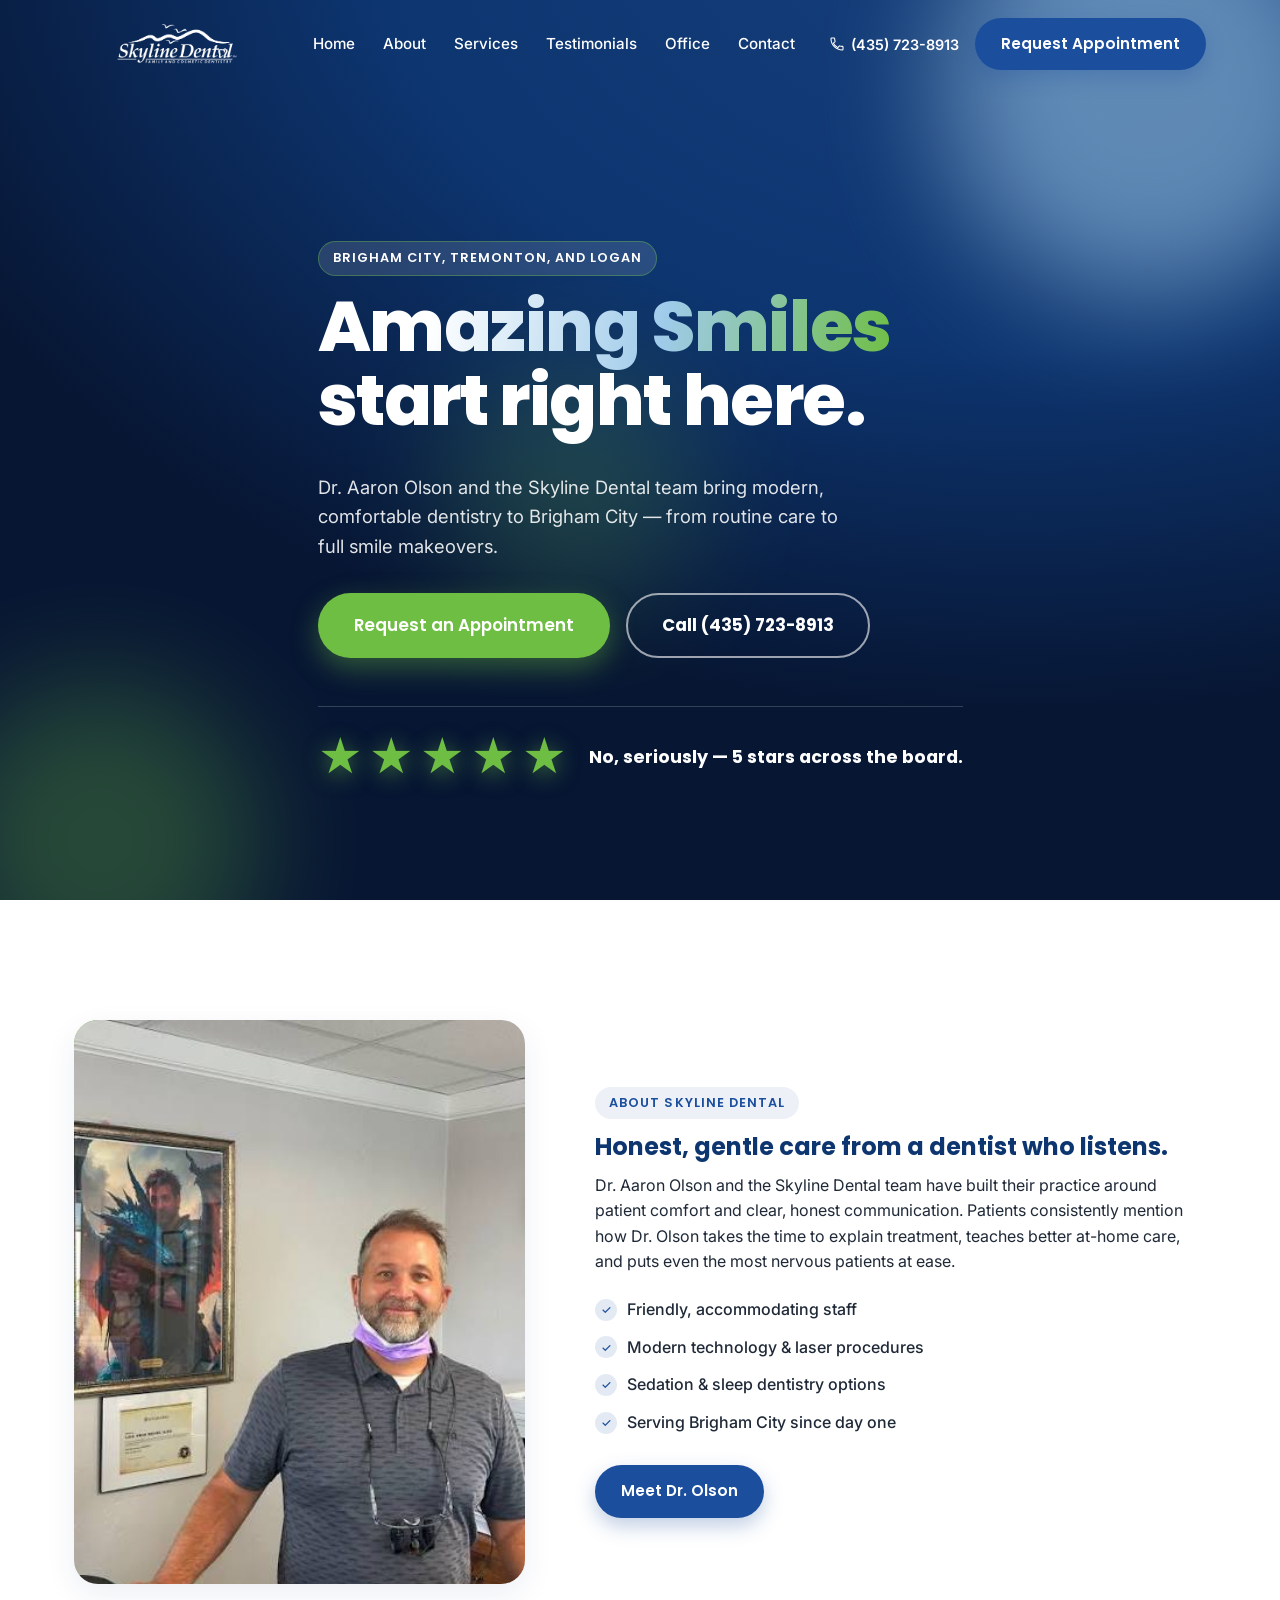
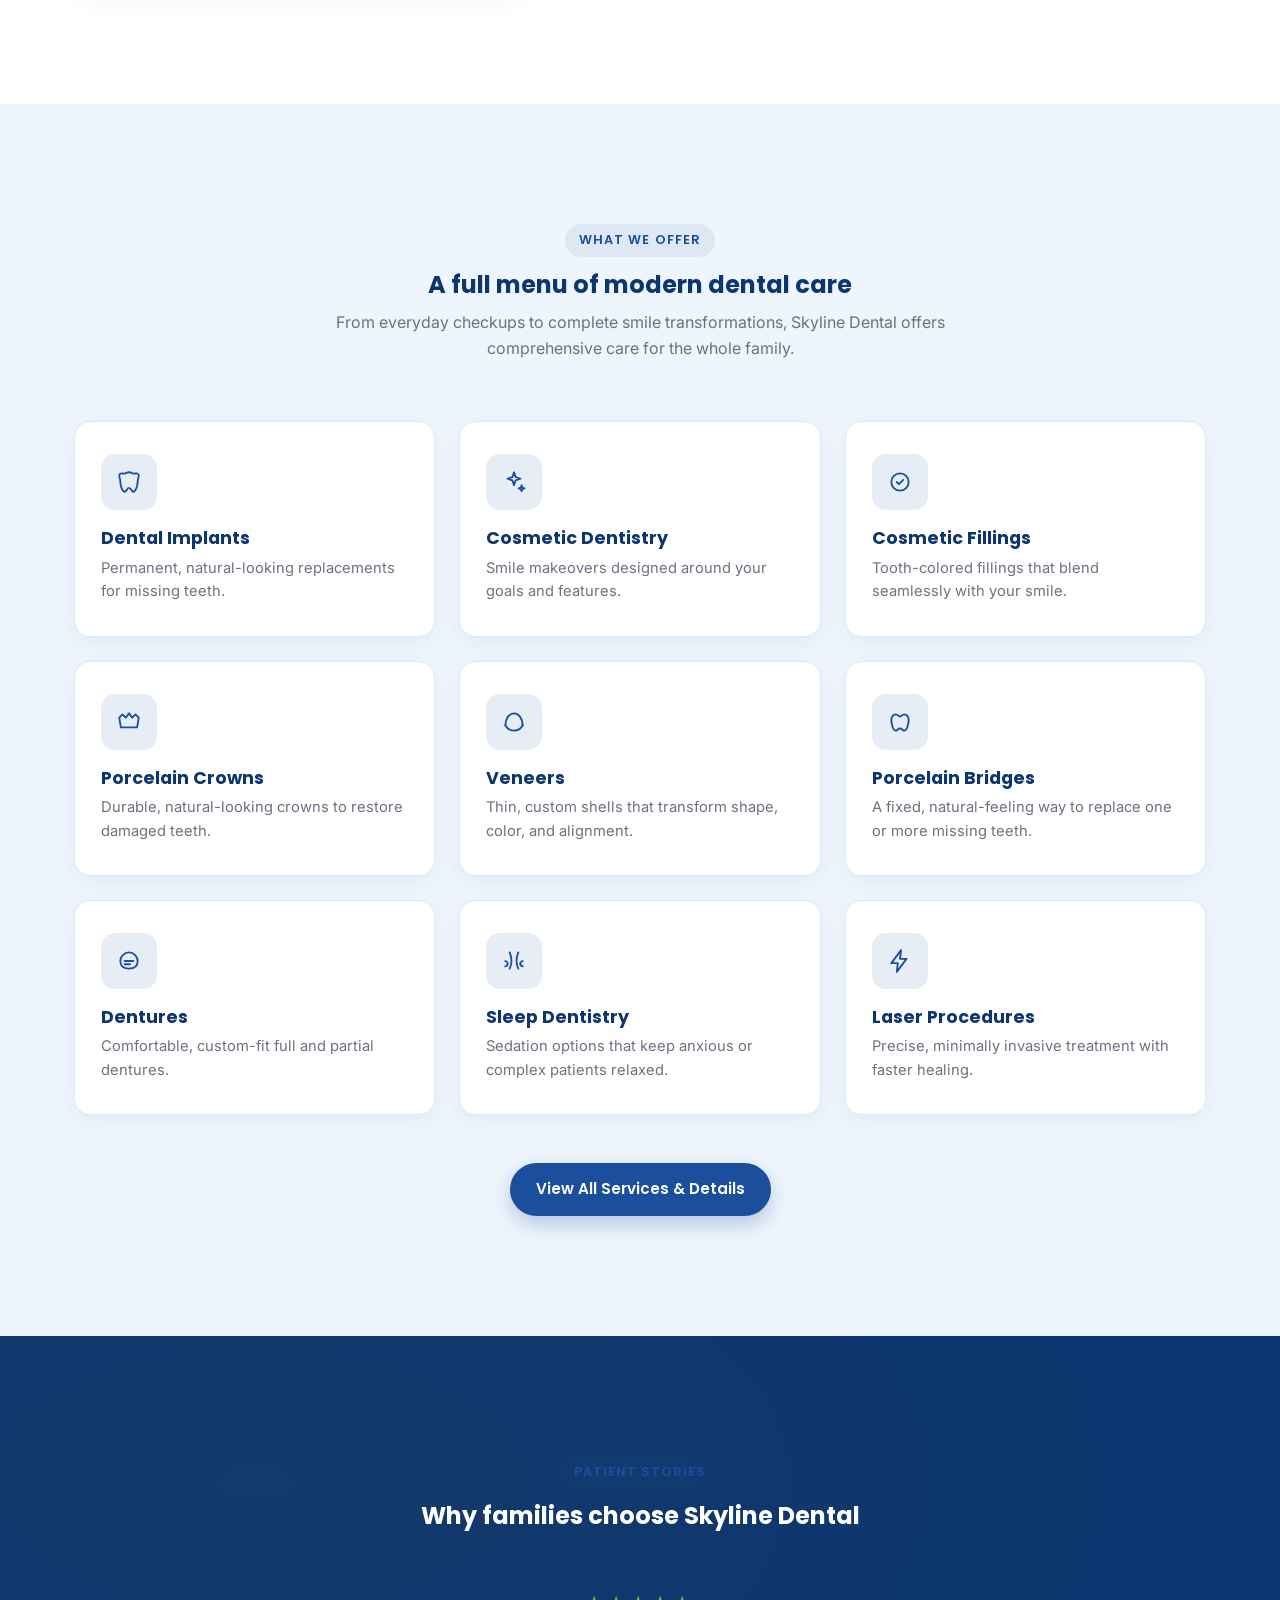
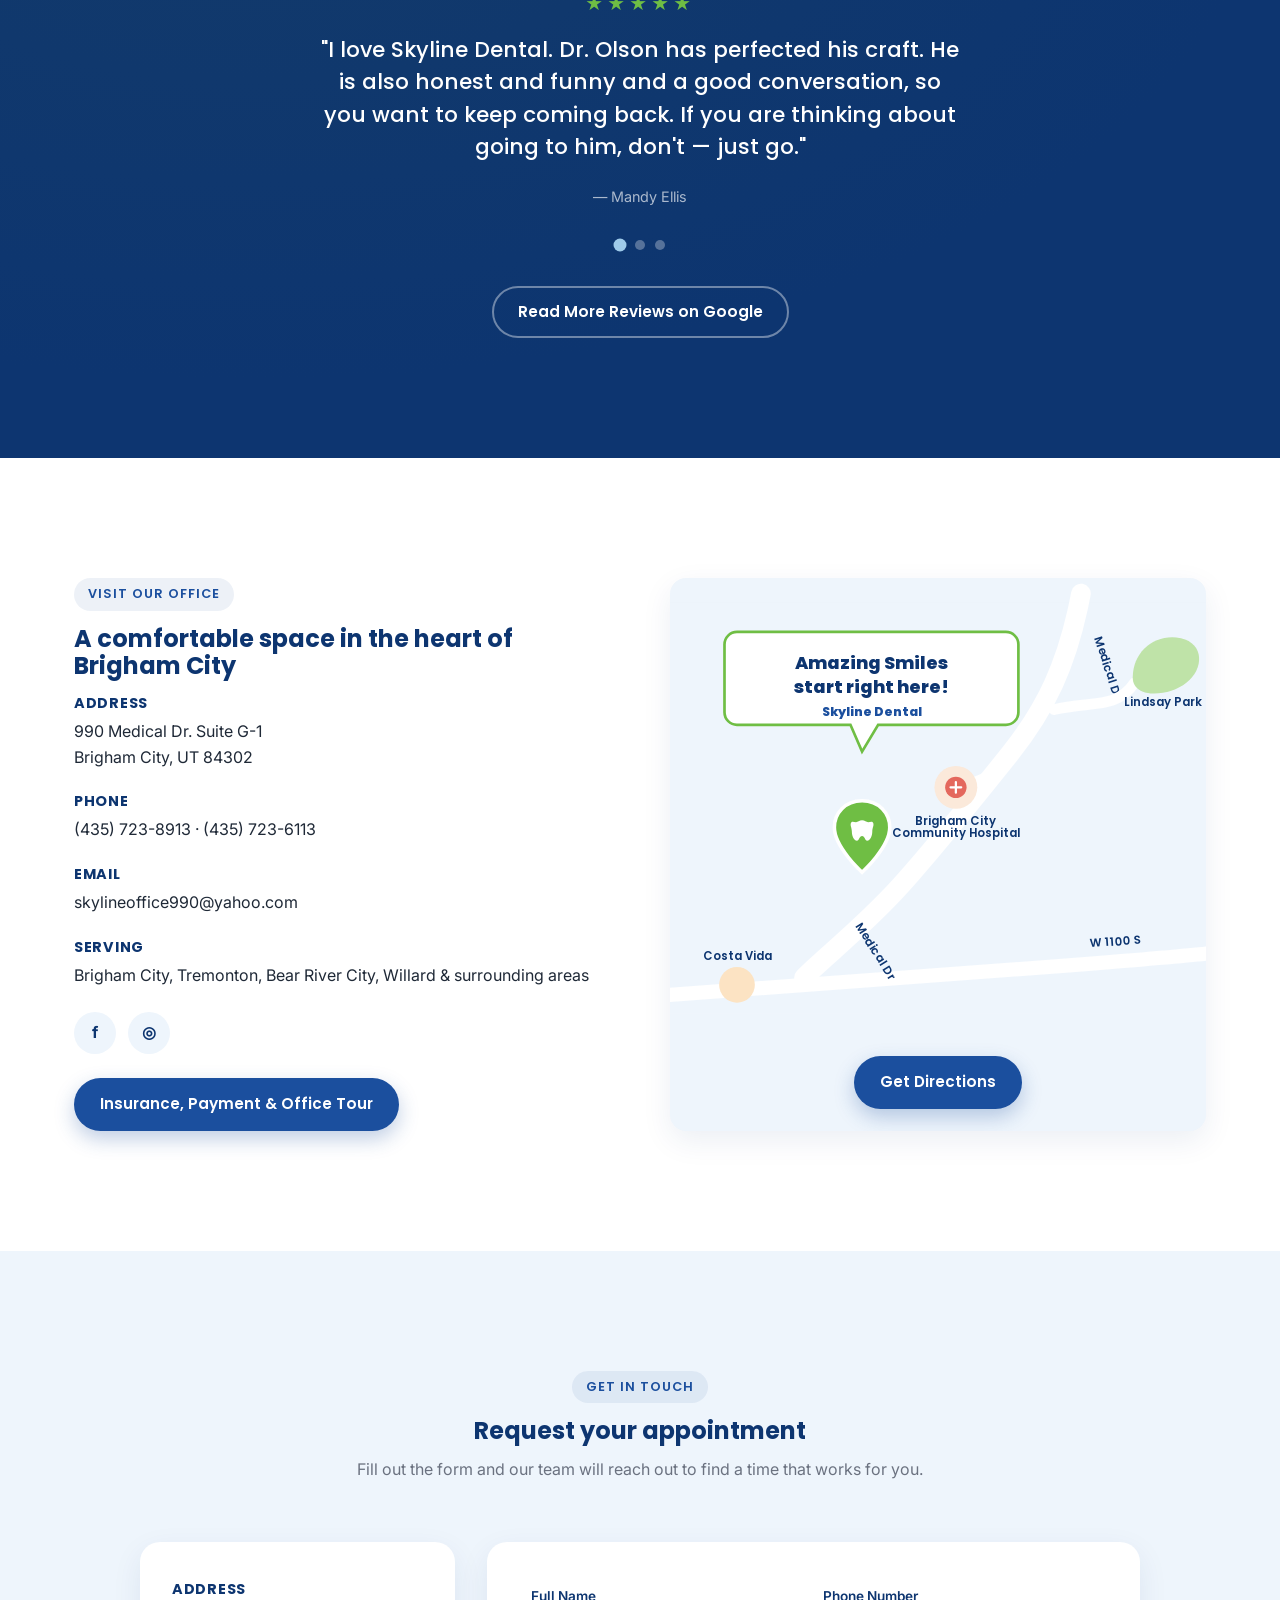
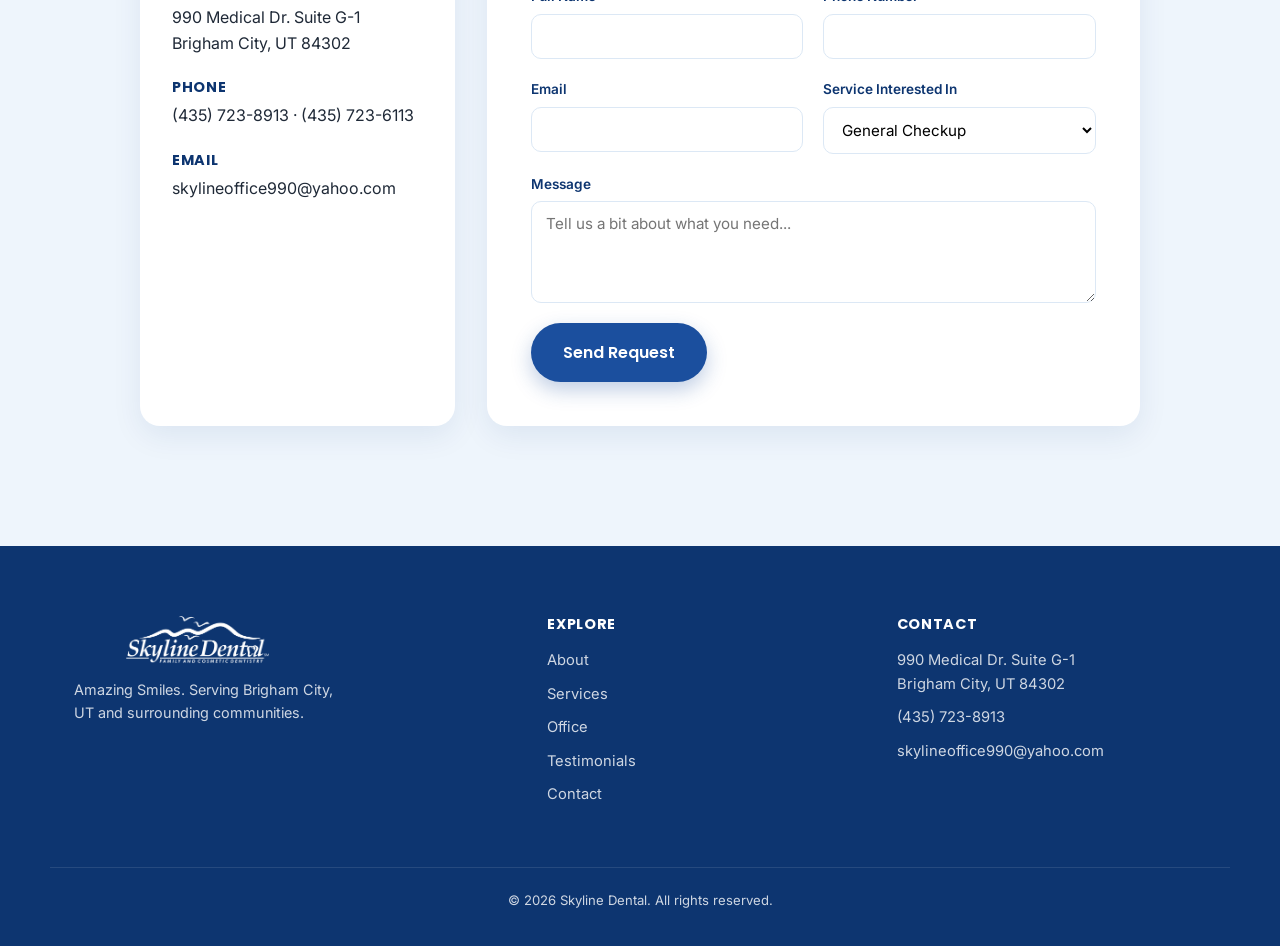
==== commit fdb7cd05: "Remove the road spur covering the hospital label The short connector road from Medical Dr to the Sky" ====
--- a/index.html
+++ b/index.html
@@ -249,7 +249,6 @@
           </g>
 
           <!-- Skyline Dental pin, left of Medical Dr, close to the bubble -->
-          <path d="M300,240 C 275,247 250,254 228,260" fill="none" stroke="#fff" stroke-width="10" stroke-linecap="round"/>
           <g transform="translate(215,262)">
             <circle class="map-pulse" cx="0" cy="0" r="14" fill="var(--accent)" opacity=".35"/>
             <path d="M0,-40 C19,-40 31,-26 31,-10 C31,12 0,40 0,40 C0,40 -31,12 -31,-10 C-31,-26 -19,-40 0,-40 Z" fill="var(--accent)" stroke="#fff" stroke-width="4"/>
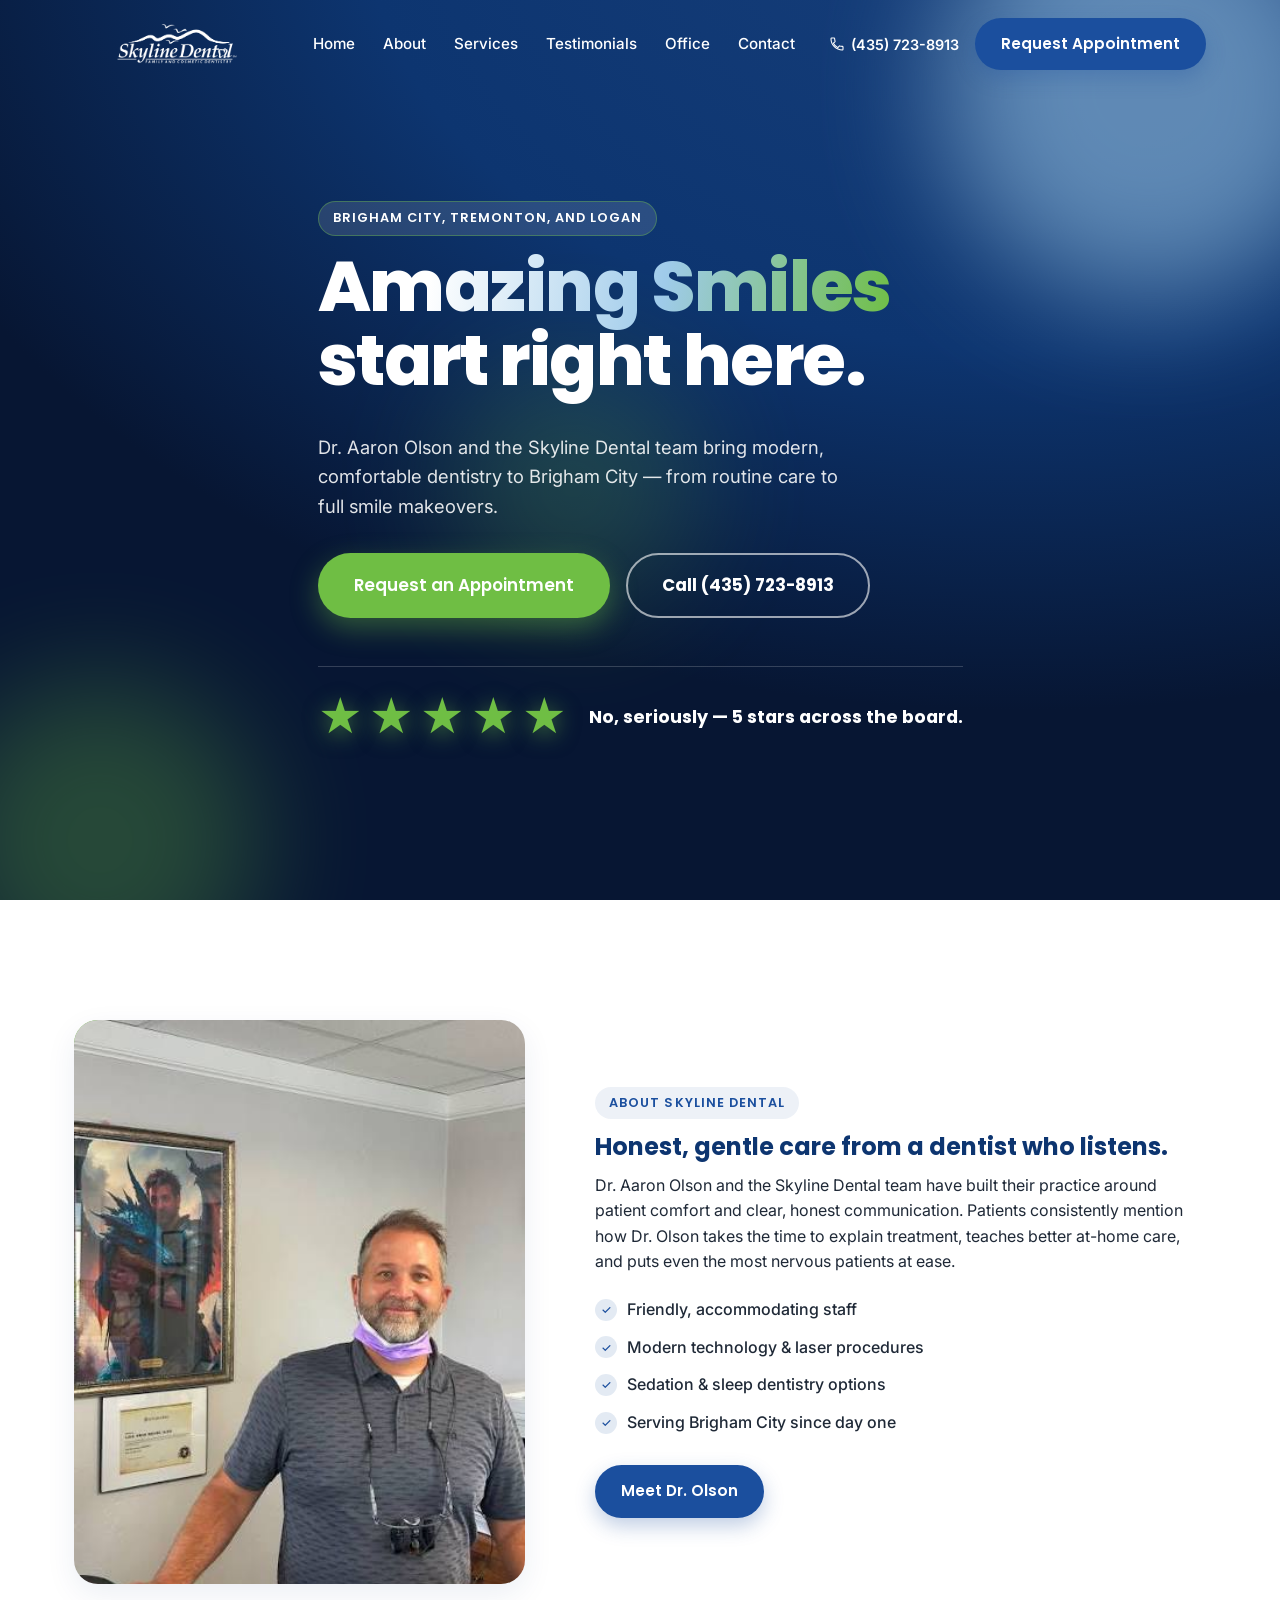
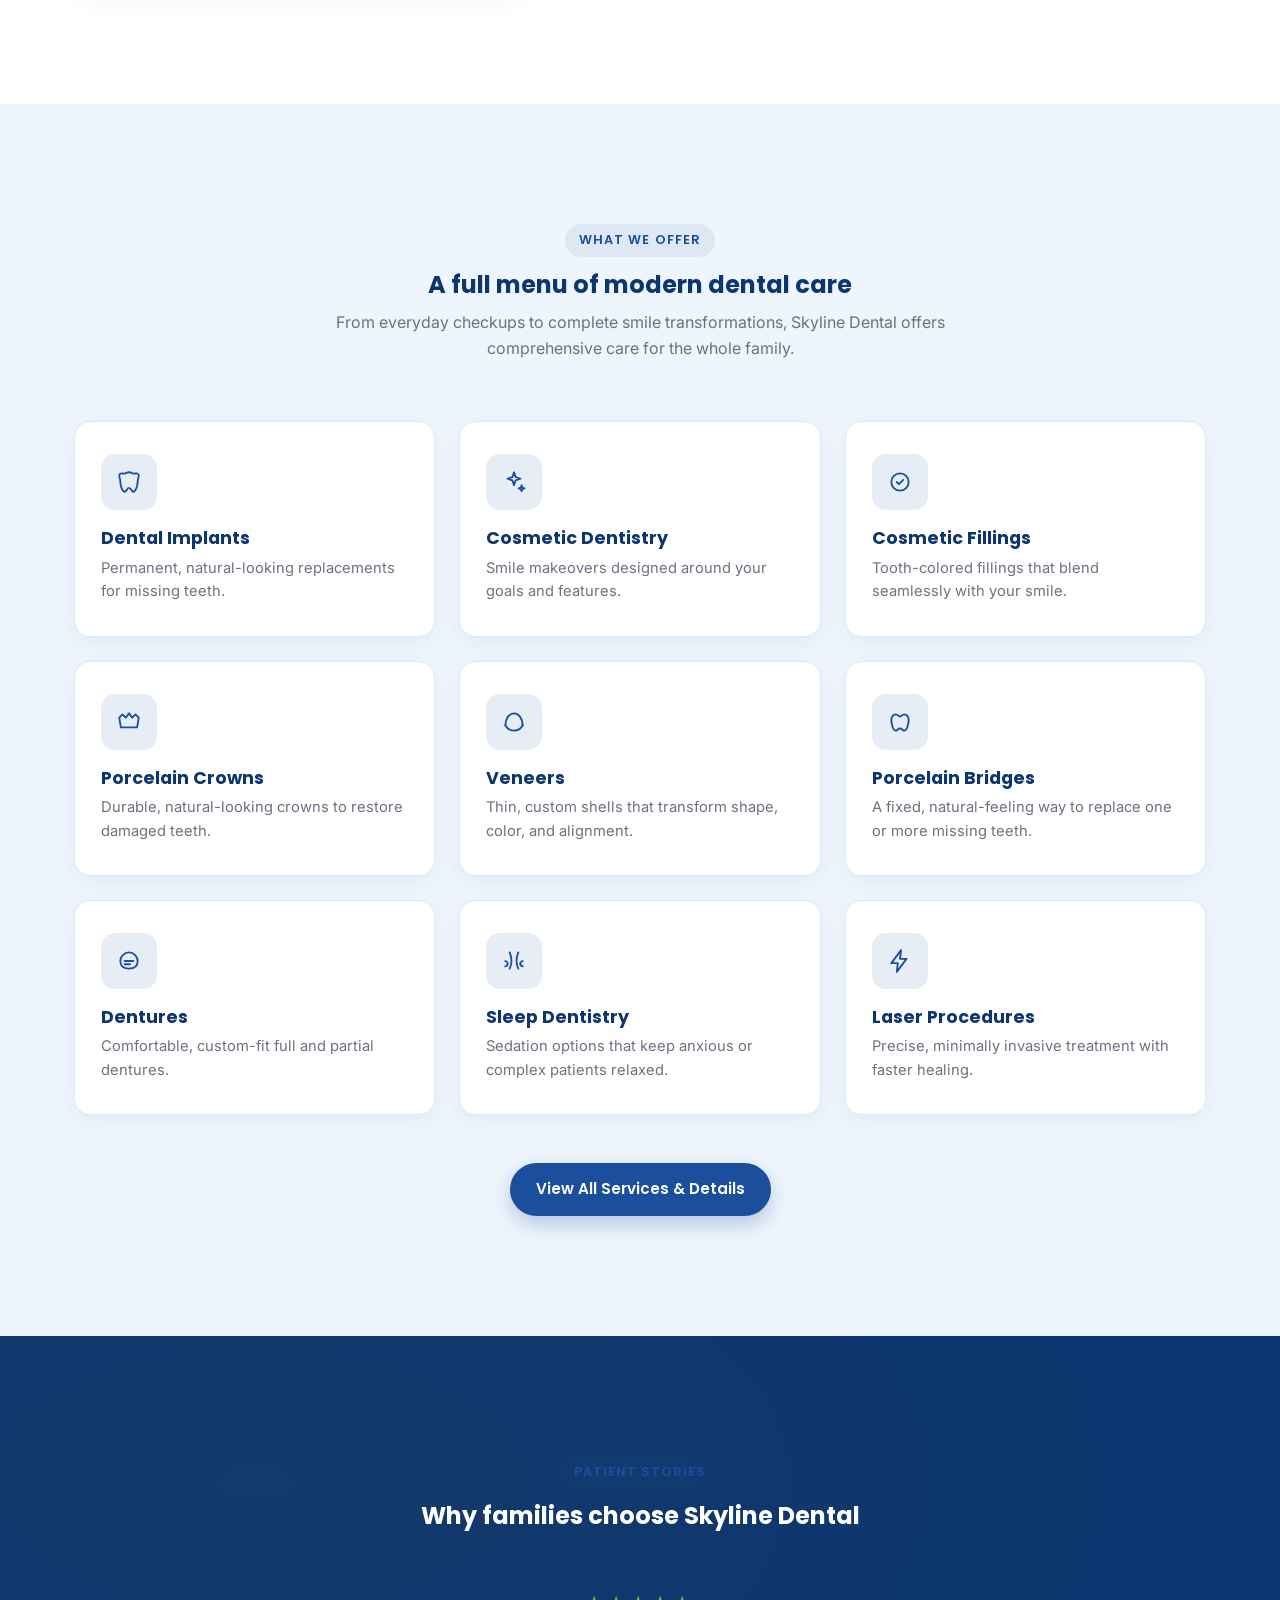
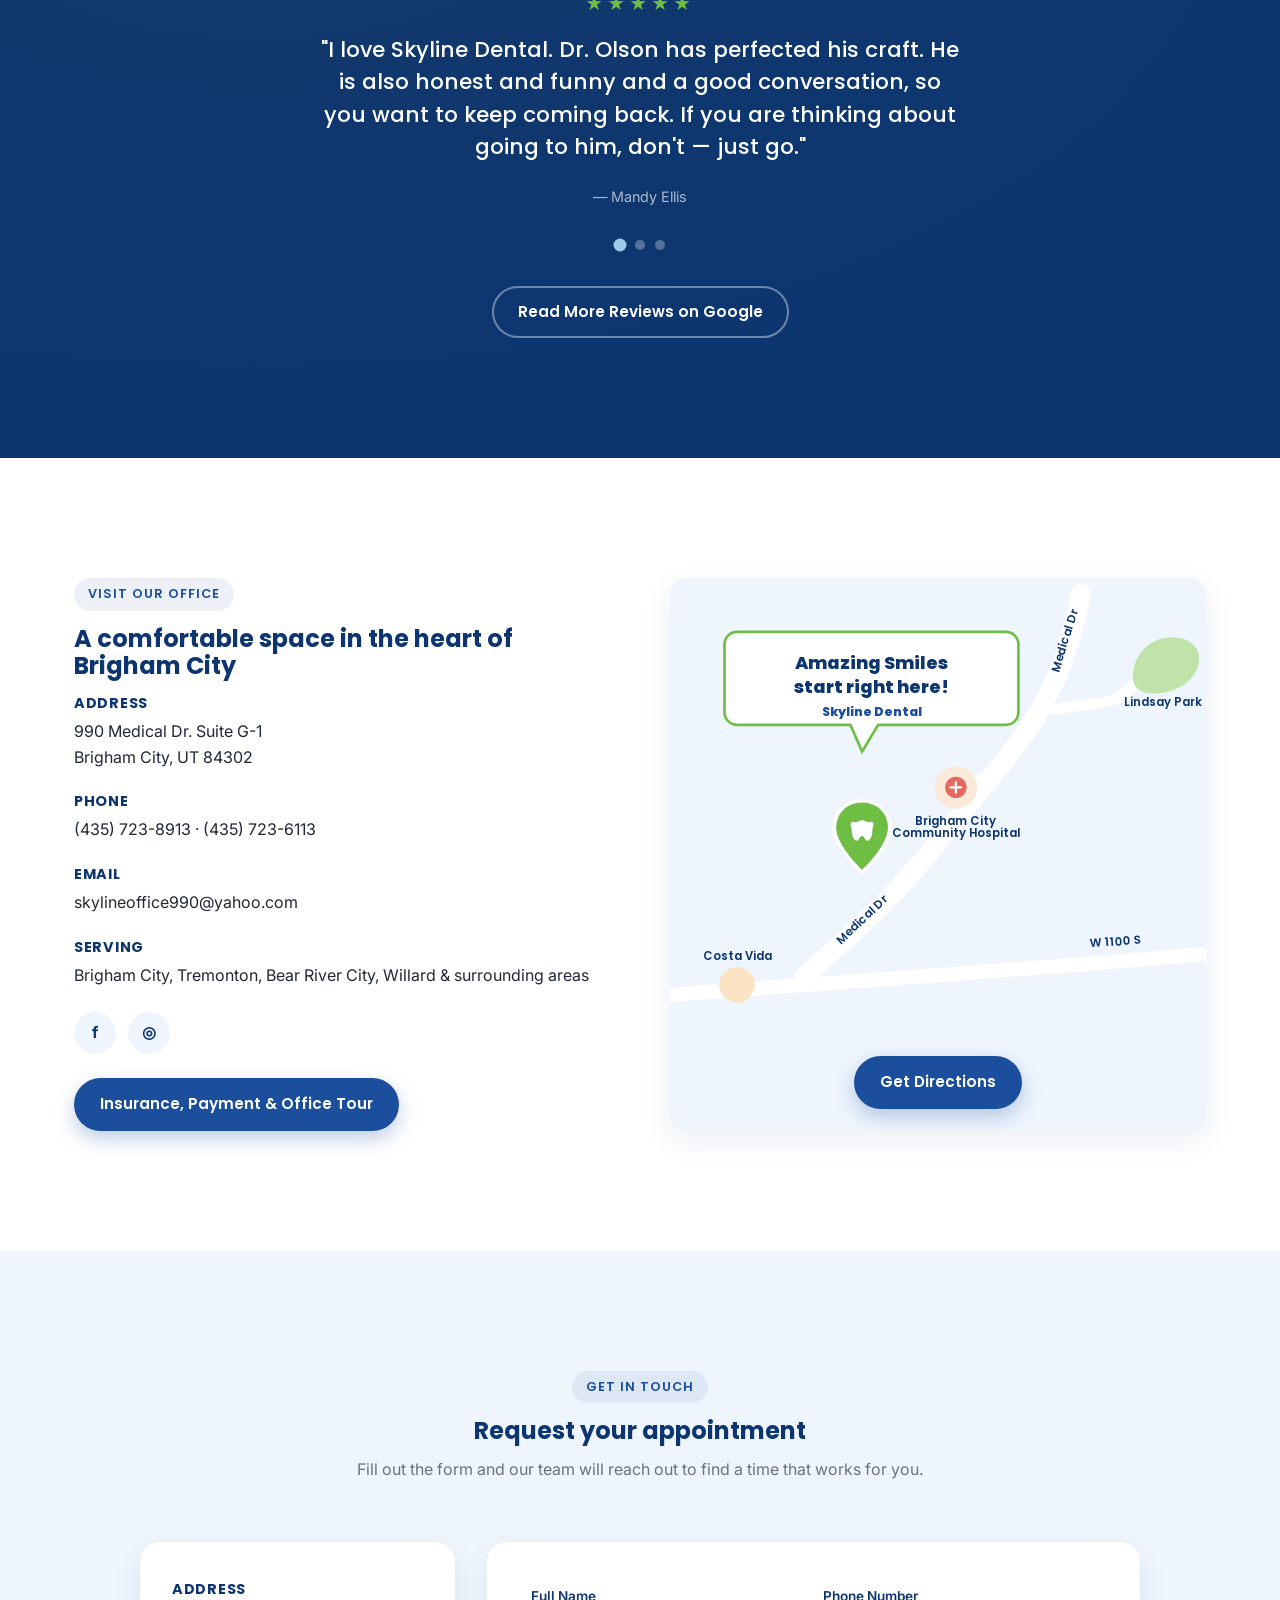
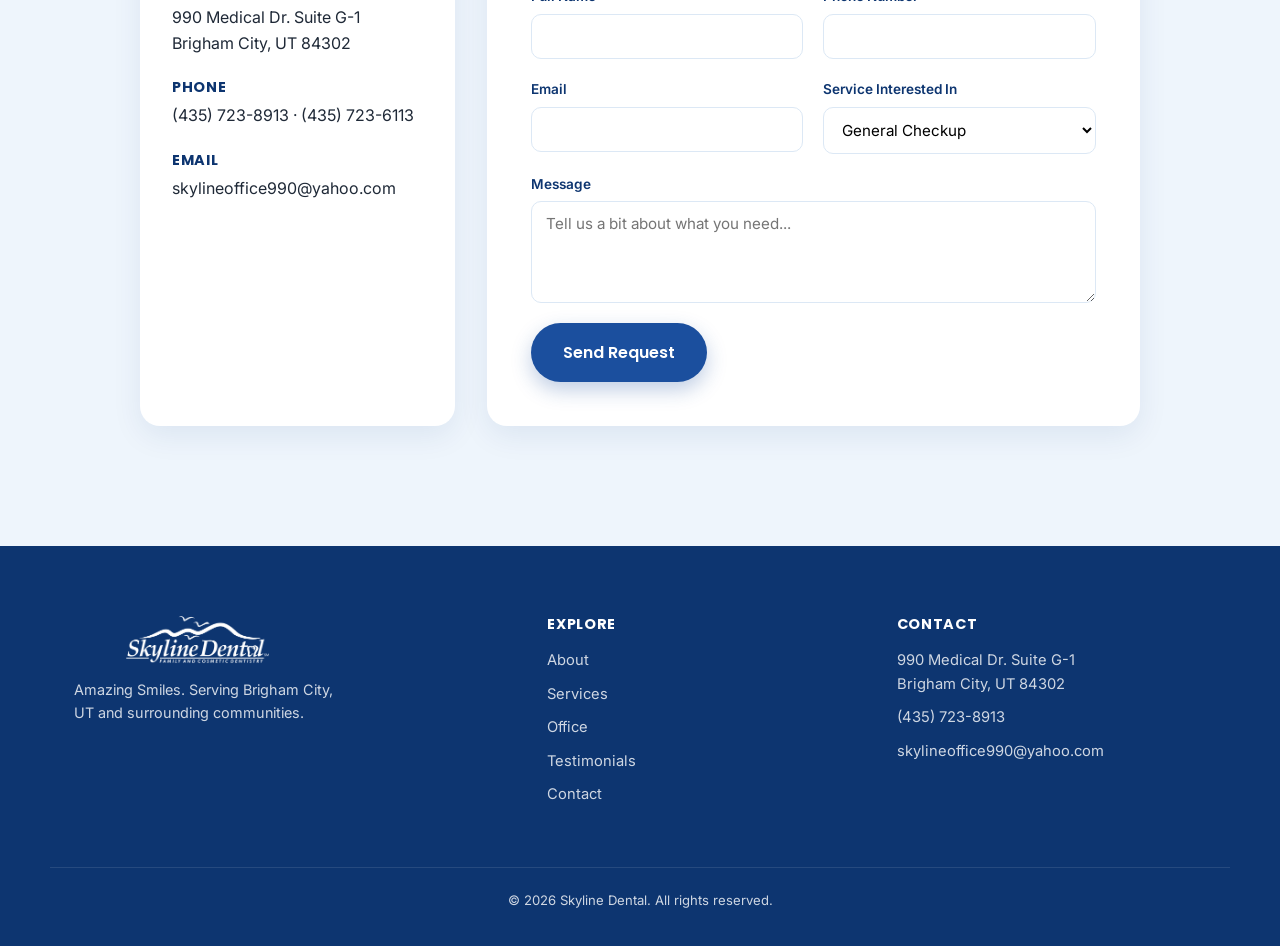
==== commit 8344030e: "Add hero bottom padding and put Medical Dr labels on the road - Hero: add bottom padding so the 5-st" ====
--- a/index.html
+++ b/index.html
@@ -223,8 +223,8 @@
           <!-- Medical Dr, curving from upper-right down to lower-left, crossing W 1100 S -->
           <path d="M460,-10 C 445,70 420,120 380,170 S 300,270 260,315 S 175,395 150,420"
                 fill="none" stroke="#fff" stroke-width="22" stroke-linecap="round"/>
-          <text x="475" y="40" class="map-label" transform="rotate(72 475 40)">Medical Dr</text>
-          <text x="207" y="362" class="map-label" transform="rotate(58 207 362)">Medical Dr</text>
+          <text x="446" y="44" text-anchor="middle" class="map-label" transform="rotate(-72.7 446 44)">Medical Dr</text>
+          <text x="218" y="358" text-anchor="middle" class="map-label" transform="rotate(-43.3 218 358)">Medical Dr</text>
 
           <!-- Wildwood Dr spur to Lindsay Park -->
           <path d="M430,120 C 470,110 500,120 520,90" fill="none" stroke="#fff" stroke-width="12" stroke-linecap="round"/>
--- a/css/style.css
+++ b/css/style.css
@@ -122,7 +122,7 @@
   display:flex; align-items:center;
   background:radial-gradient(1200px 800px at 80% -10%, #163E7A 0%, var(--primary-dark) 55%, #071633 100%);
   color:#fff;
-  padding-top:120px;
+  padding:120px 0 80px;
 }
 .hero-blob{position:absolute; border-radius:50%; filter:blur(60px); opacity:.55; z-index:0;}
 .blob-1{width:420px; height:420px; background:var(--primary-light); top:-120px; right:-80px; animation:drift 14s ease-in-out infinite;}
@@ -386,6 +386,7 @@
   .service-detail-icon{margin:0 auto;}
   .form-row{grid-template-columns:1fr;}
   .footer-inner{grid-template-columns:1fr; text-align:center;}
+  .footer-brand .footer-logo-img{margin-left:auto; margin-right:auto;}
   .footer-brand p{margin-left:auto; margin-right:auto;}
   .social-links{justify-content:center;}
 }
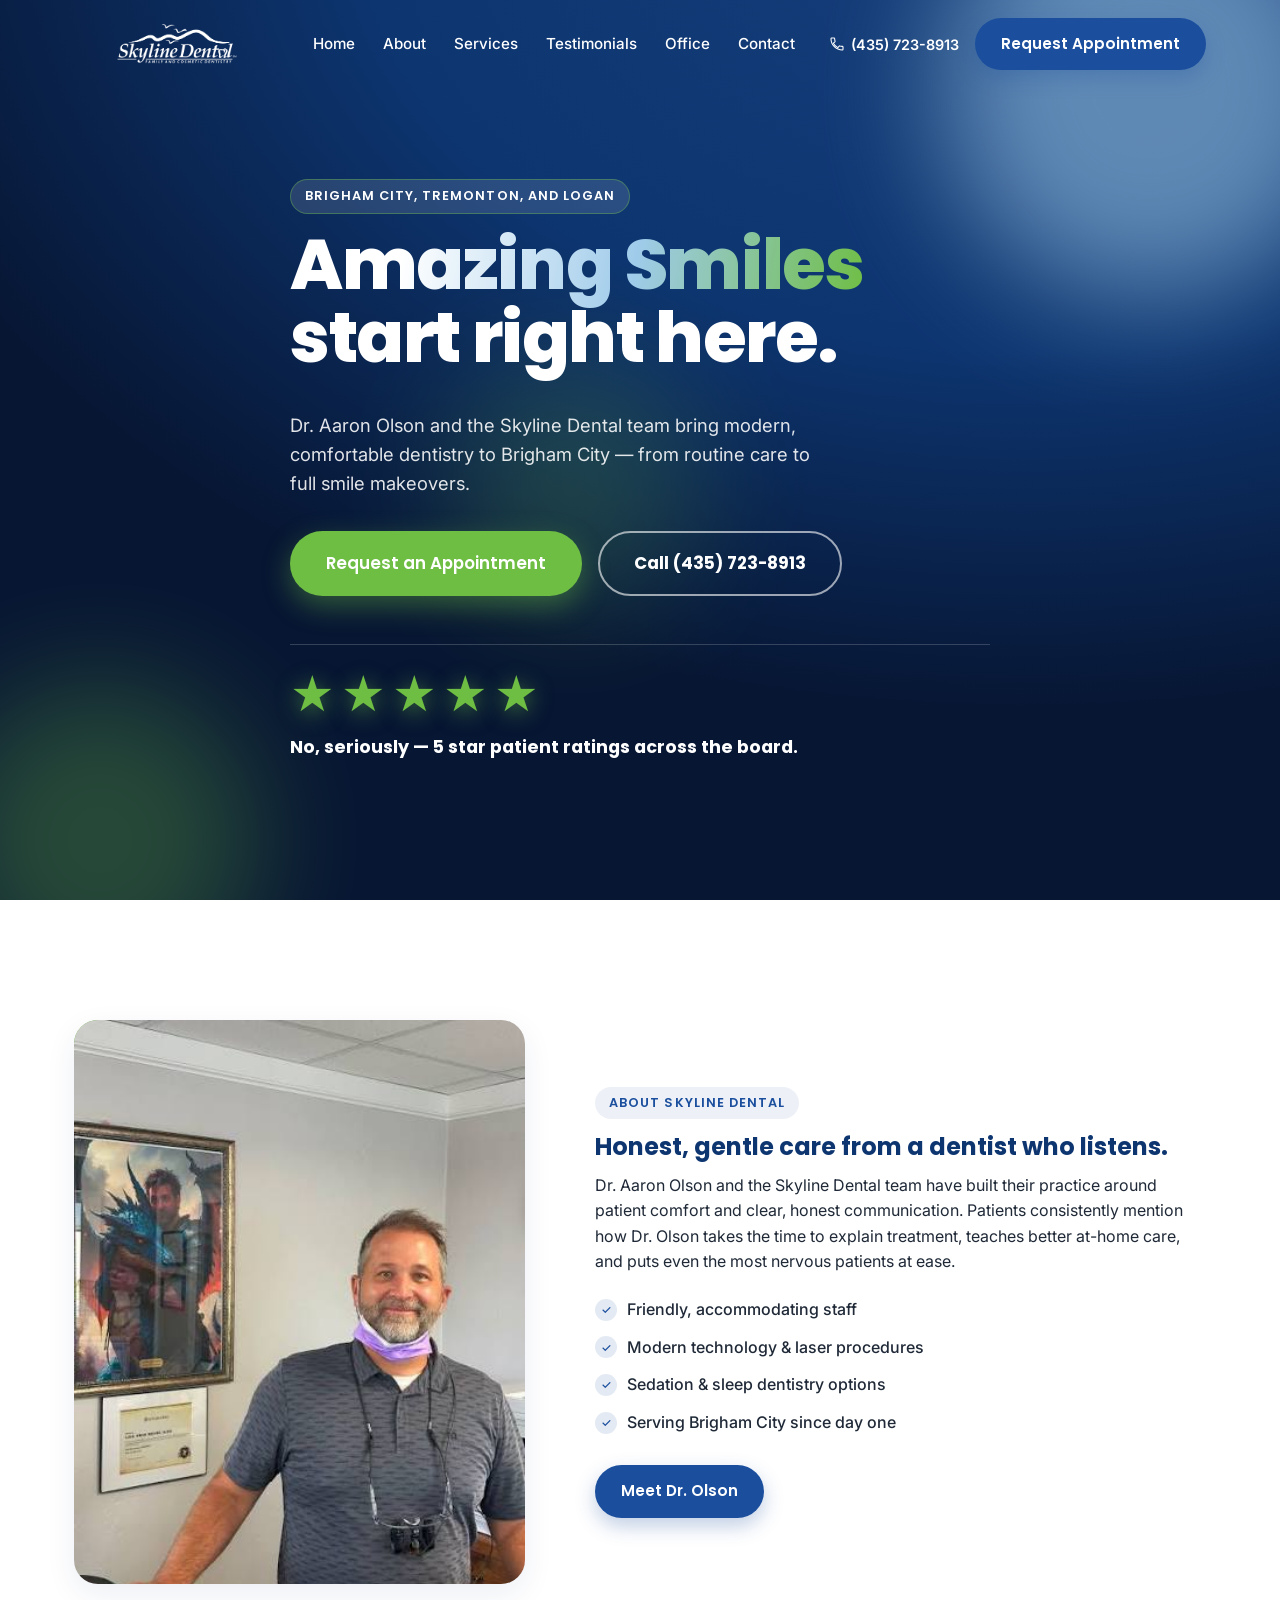
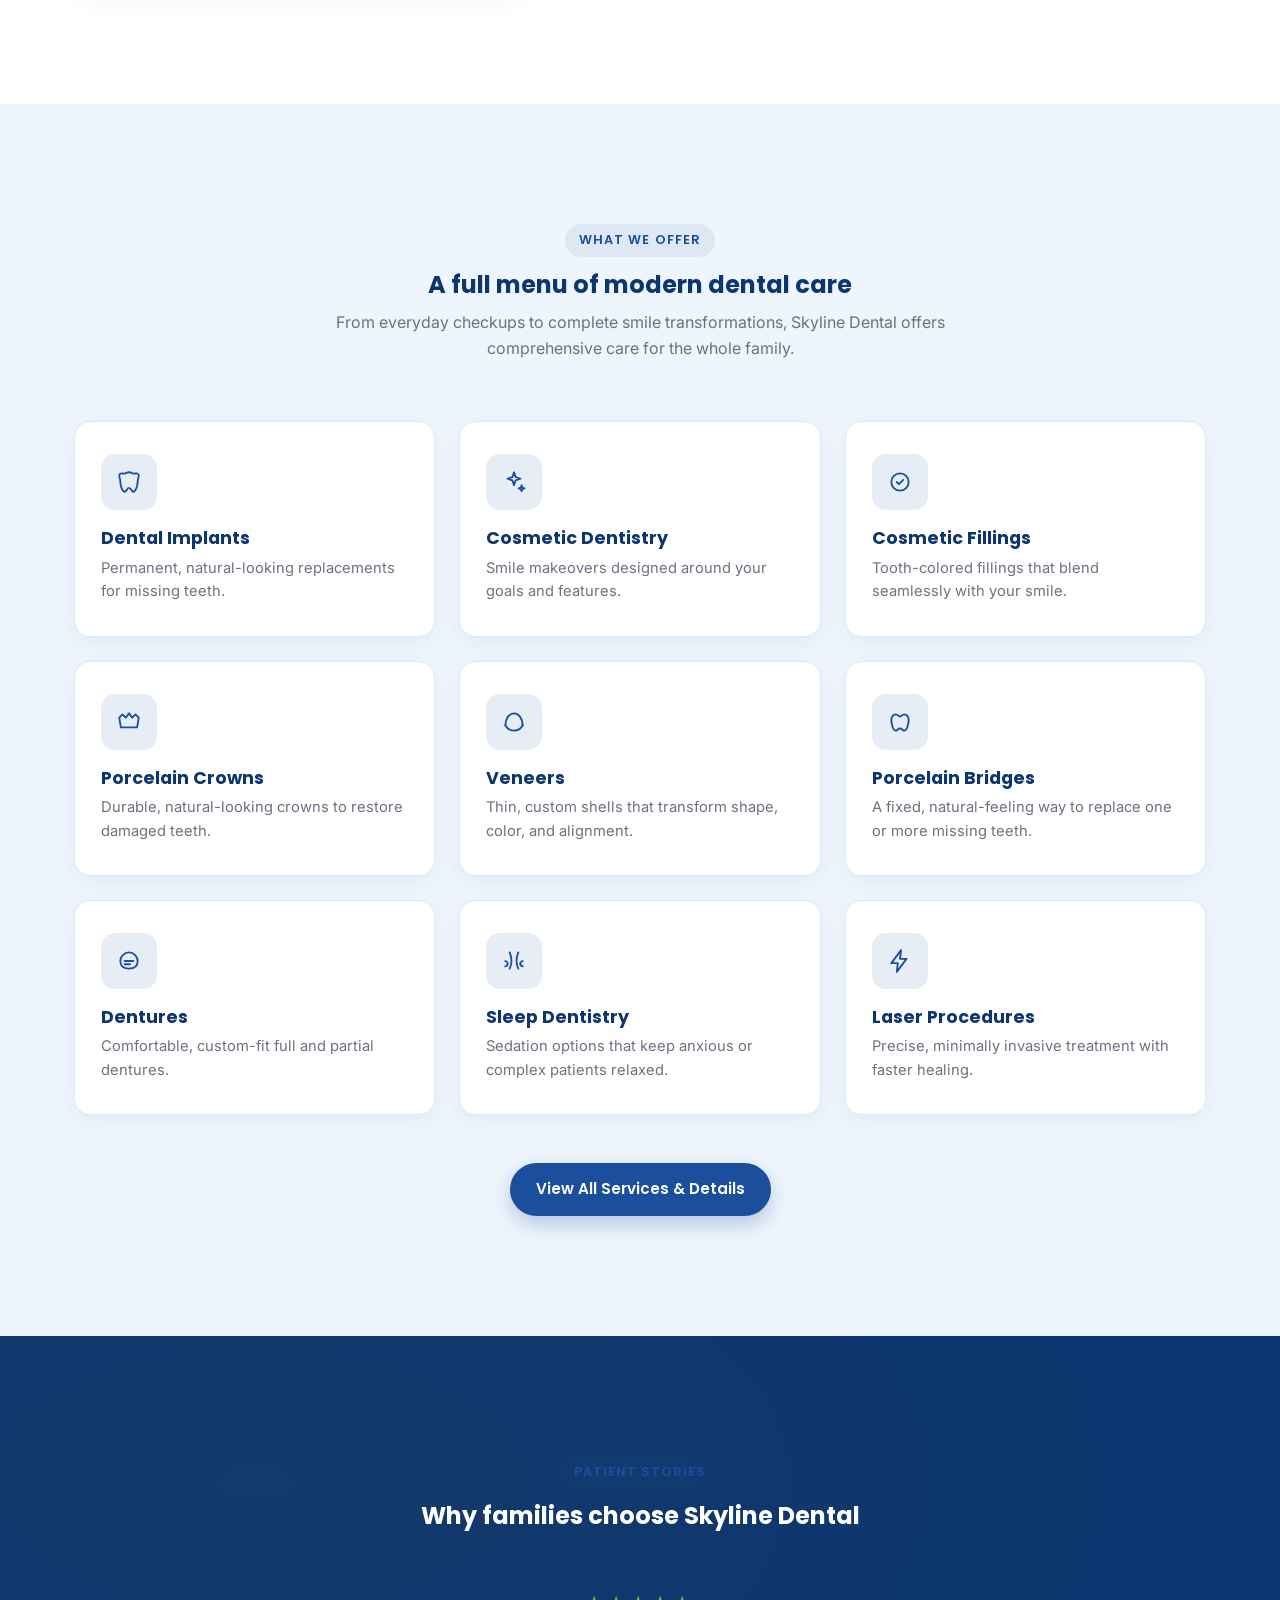
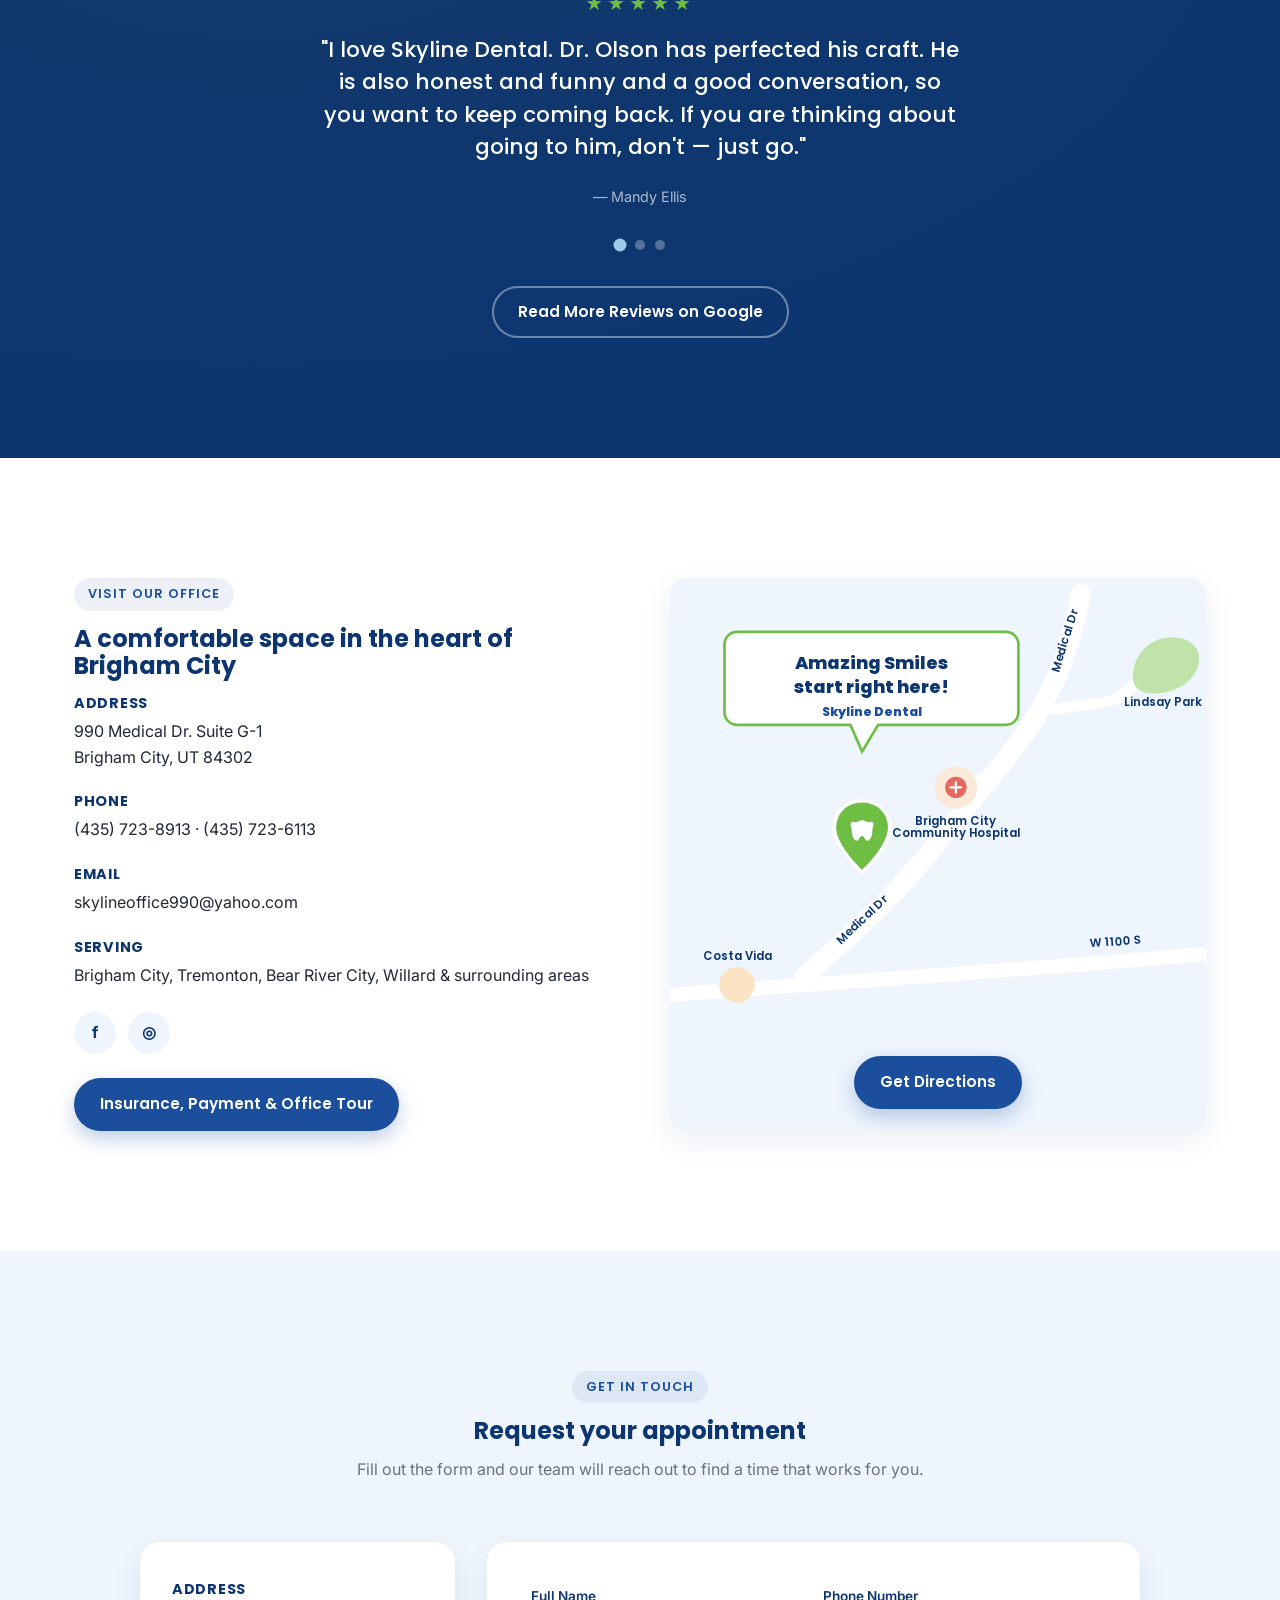
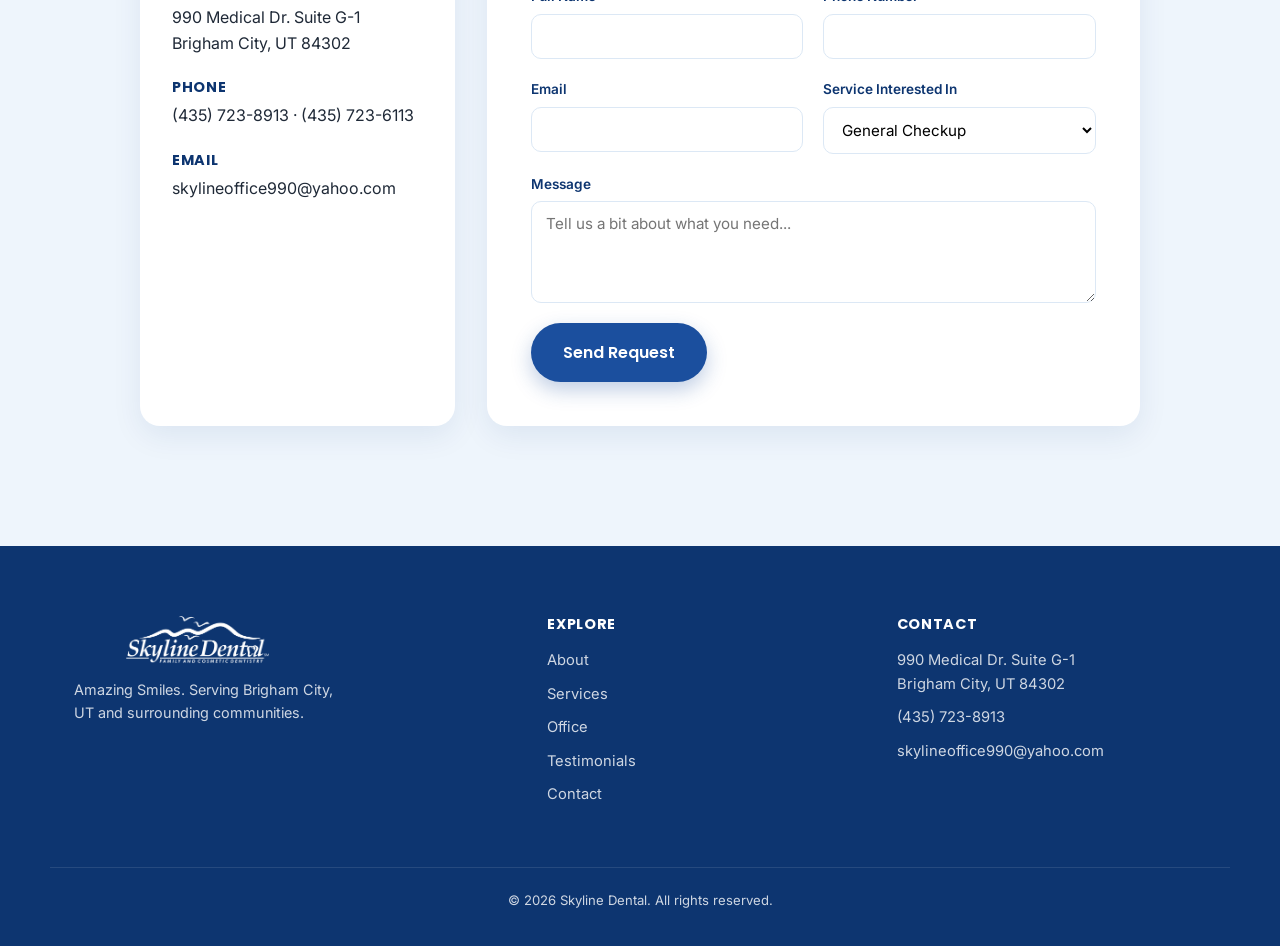
==== commit da6e0e7f: "Clarify the hero rating caption wording Change "5 stars across the board" to "5 star patient ratings" ====
--- a/index.html
+++ b/index.html
@@ -59,7 +59,7 @@
         </div>
         <div class="hero-rating">
           <span class="stat-stars stat-stars-lg" aria-label="5 star rating">★★★★★</span>
-          <span class="hero-rating-label">No, seriously — 5 stars across the board.</span>
+          <span class="hero-rating-label">No, seriously — 5 star patient ratings across the board.</span>
         </div>
       </div>
     </div>
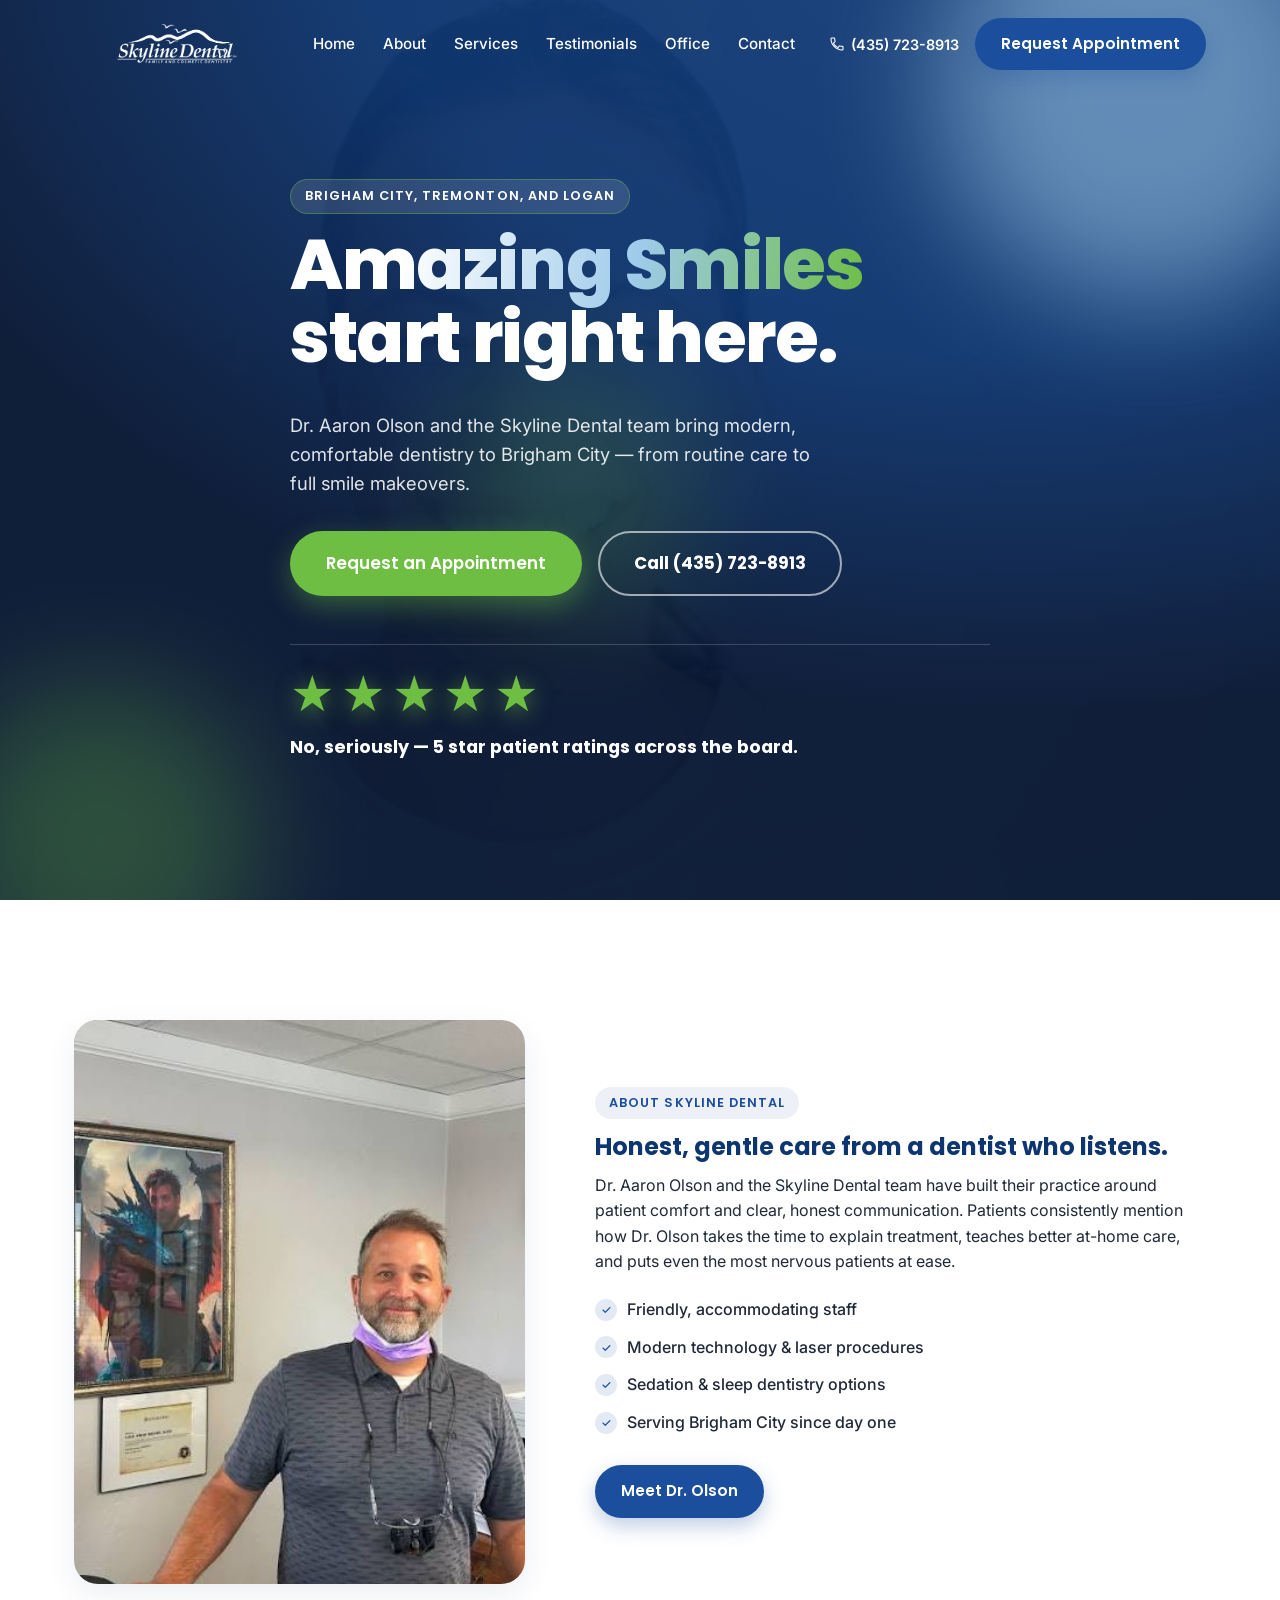
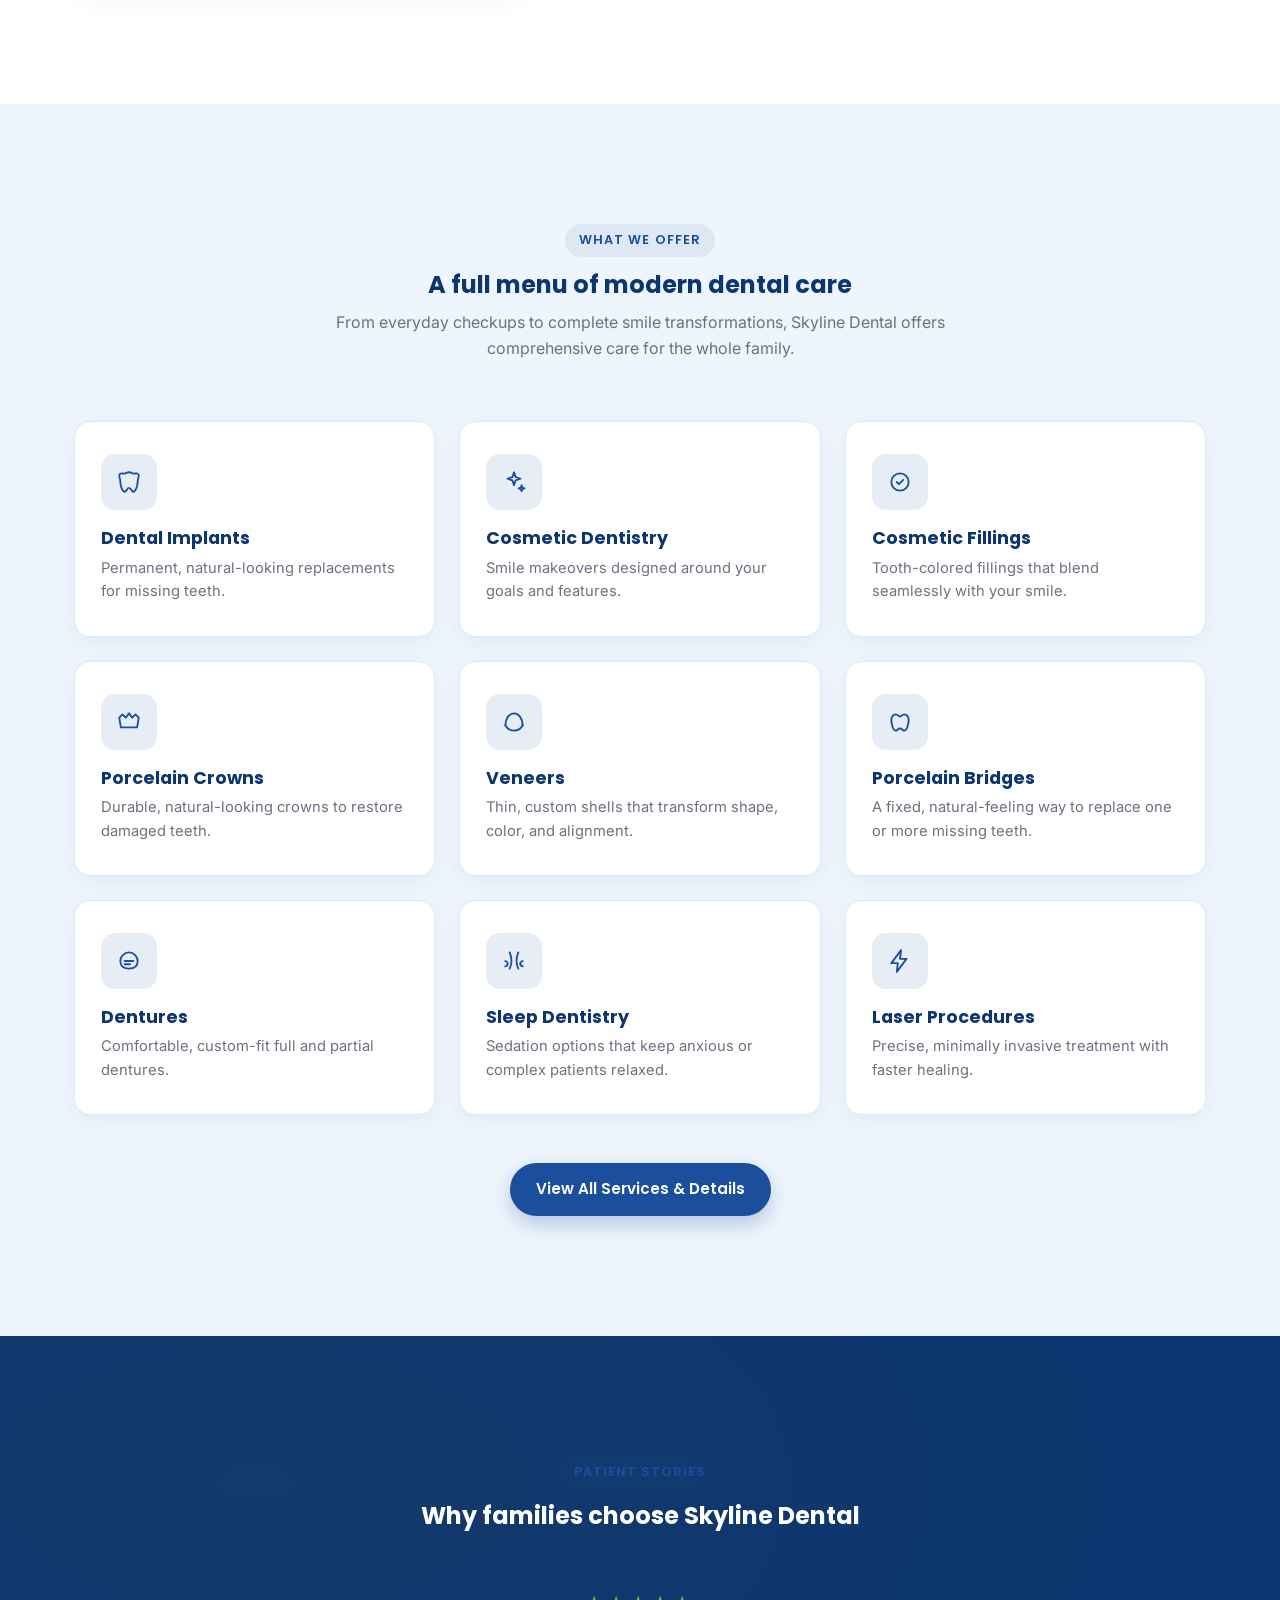
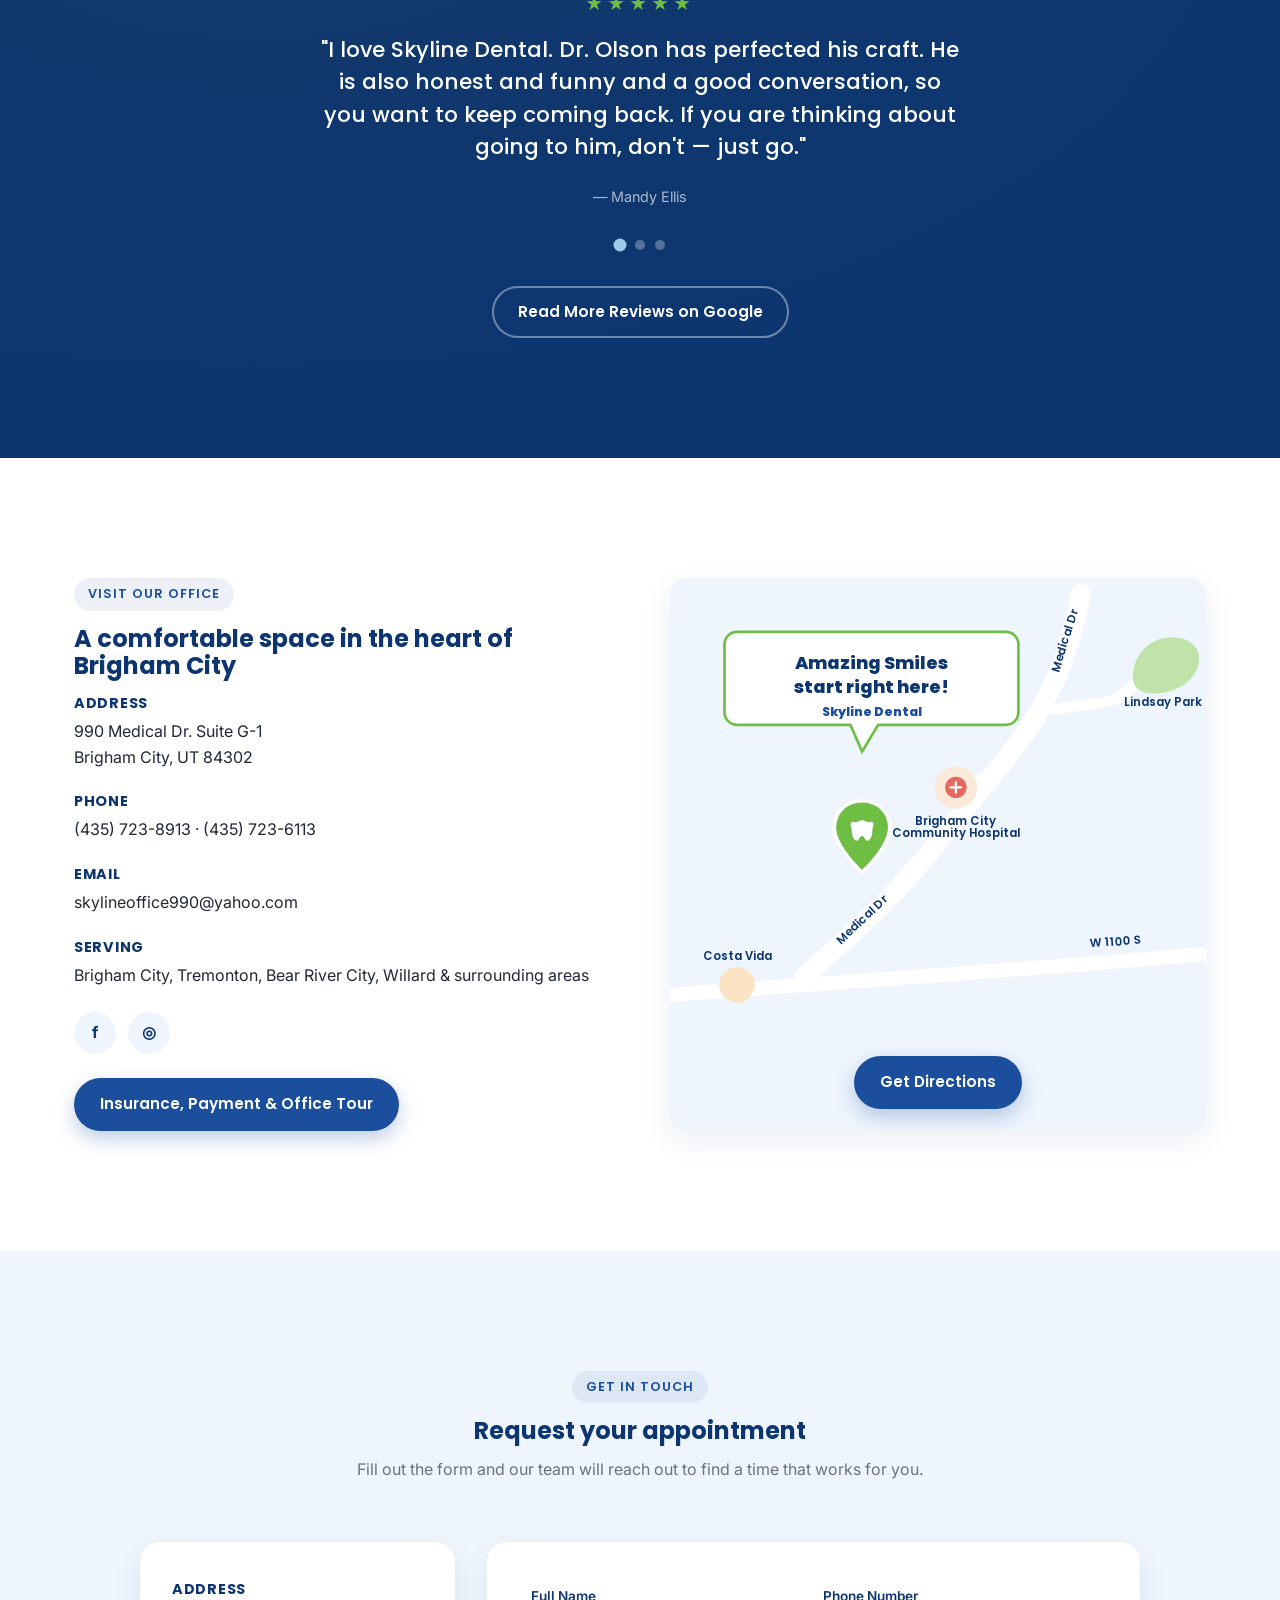
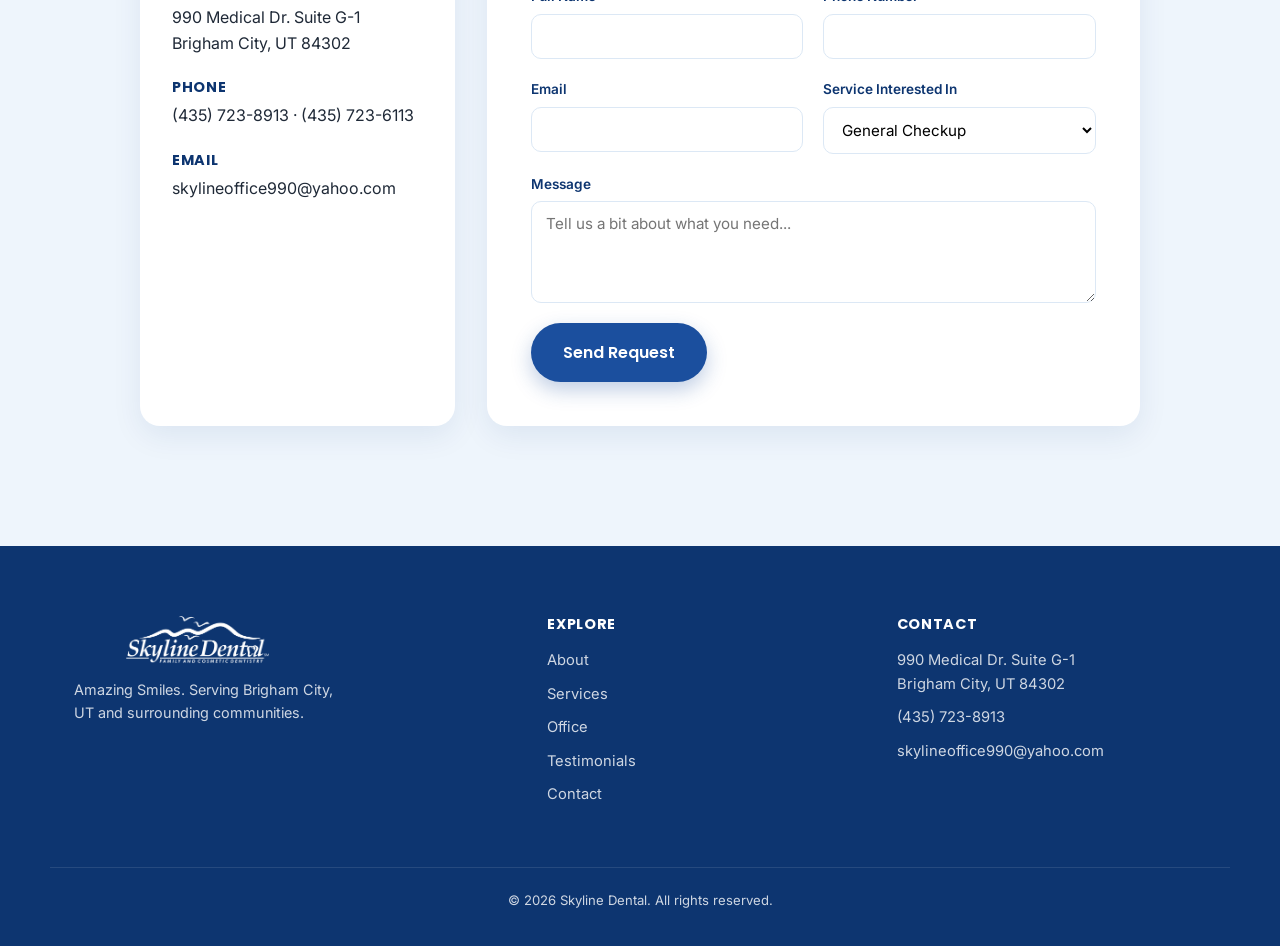
==== commit cb9ca359: "Add faded background video to homepage hero Compresses the uploaded 4K clip to web-friendly mp4/webm" ====
--- a/index.html
+++ b/index.html
@@ -45,6 +45,11 @@
 
   <!-- HERO -->
   <section id="home" class="hero">
+    <video class="hero-bg-video" autoplay muted loop playsinline poster="images/hero-bg-poster.jpg">
+      <source src="videos/hero-bg.webm" type="video/webm">
+      <source src="videos/hero-bg.mp4" type="video/mp4">
+    </video>
+    <div class="hero-overlay"></div>
     <div class="hero-blob blob-1"></div>
     <div class="hero-blob blob-2"></div>
     <div class="hero-blob blob-3"></div>
--- a/css/style.css
+++ b/css/style.css
@@ -124,7 +124,18 @@
   color:#fff;
   padding:120px 0 80px;
 }
-.hero-blob{position:absolute; border-radius:50%; filter:blur(60px); opacity:.55; z-index:0;}
+.hero-bg-video{
+  position:absolute; inset:0; z-index:0;
+  width:100%; height:100%; object-fit:cover;
+  opacity:.28;
+  pointer-events:none;
+}
+.hero-overlay{
+  position:absolute; inset:0; z-index:1;
+  background:radial-gradient(1200px 800px at 80% -10%, #163E7A 0%, var(--primary-dark) 55%, #071633 100%);
+  opacity:.82;
+}
+.hero-blob{position:absolute; border-radius:50%; filter:blur(60px); opacity:.55; z-index:2;}
 .blob-1{width:420px; height:420px; background:var(--primary-light); top:-120px; right:-80px; animation:drift 14s ease-in-out infinite;}
 .blob-2{width:320px; height:320px; background:var(--accent); bottom:-100px; left:-60px; opacity:.3; animation:drift 18s ease-in-out infinite reverse;}
 .blob-3{width:250px; height:250px; background:#6FBE44; top:40%; left:35%; opacity:.2; animation:drift 20s ease-in-out infinite;}
@@ -133,7 +144,11 @@
   50%{ transform:translate(30px,-30px) scale(1.08);}
 }
 
-.hero-inner{position:relative; z-index:1; display:grid; grid-template-columns:1fr; gap:60px; align-items:center;}
+.hero-inner{position:relative; z-index:3; display:grid; grid-template-columns:1fr; gap:60px; align-items:center;}
+
+@media (prefers-reduced-motion: reduce){
+  .hero-bg-video{display:none;}
+}
 .hero-copy{max-width:700px;}
 .hero-copy .eyebrow{background:rgba(255,255,255,.12); color:#fff;}
 .eyebrow-accent{background:rgba(111,190,68,.2); color:#9FE870; border:1px solid rgba(111,190,68,.4);}
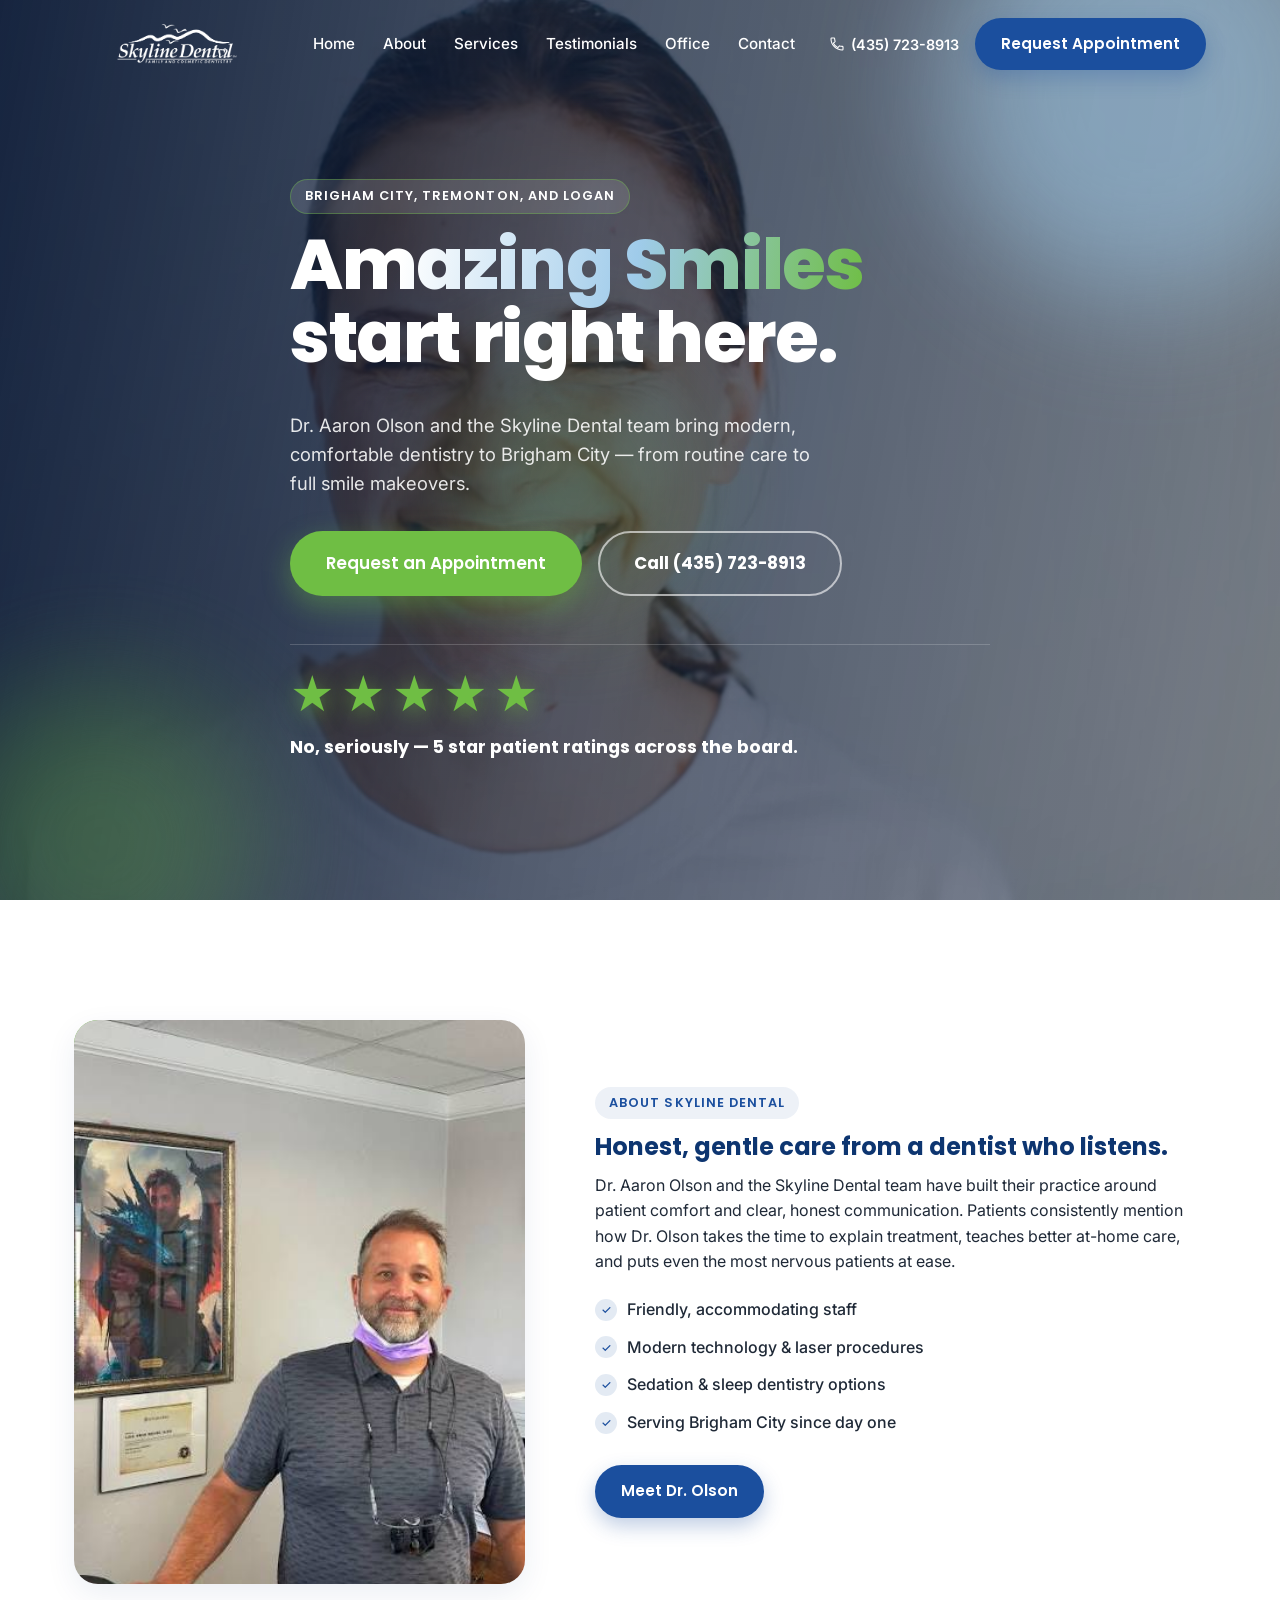
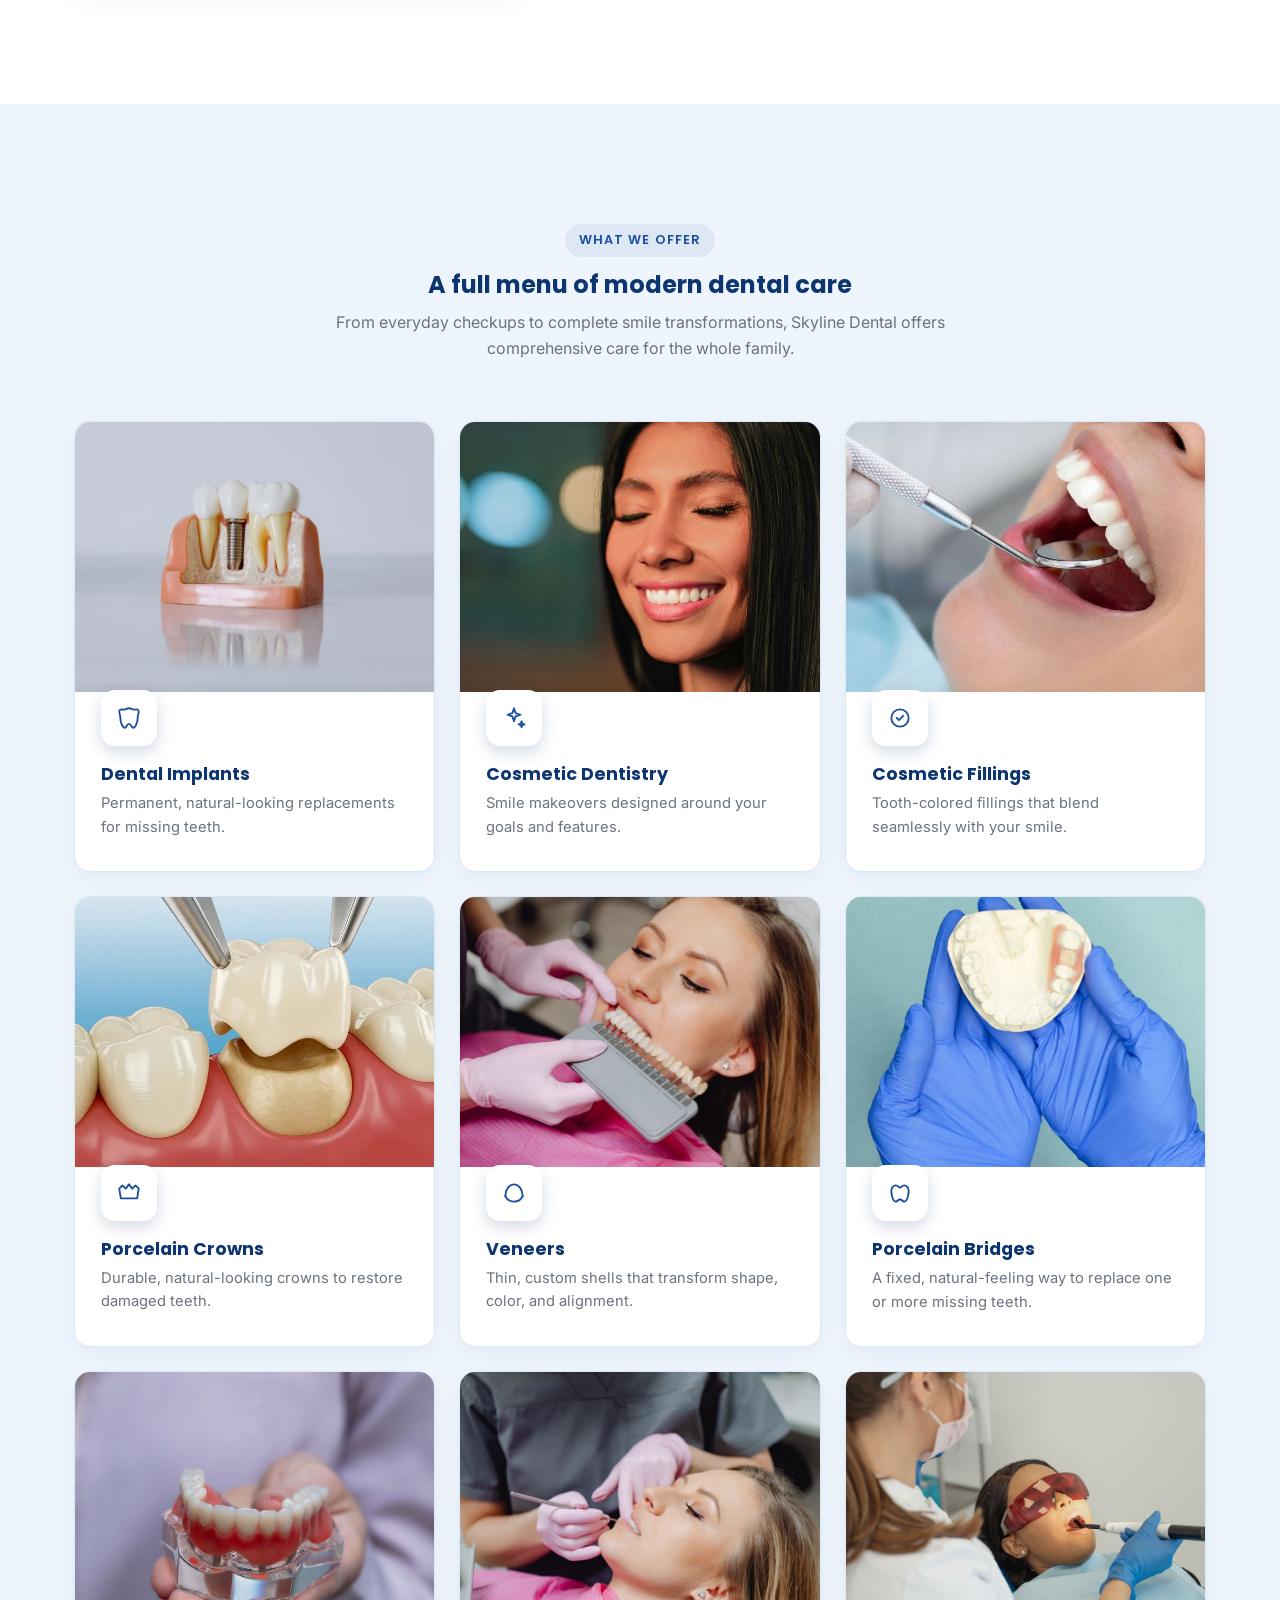
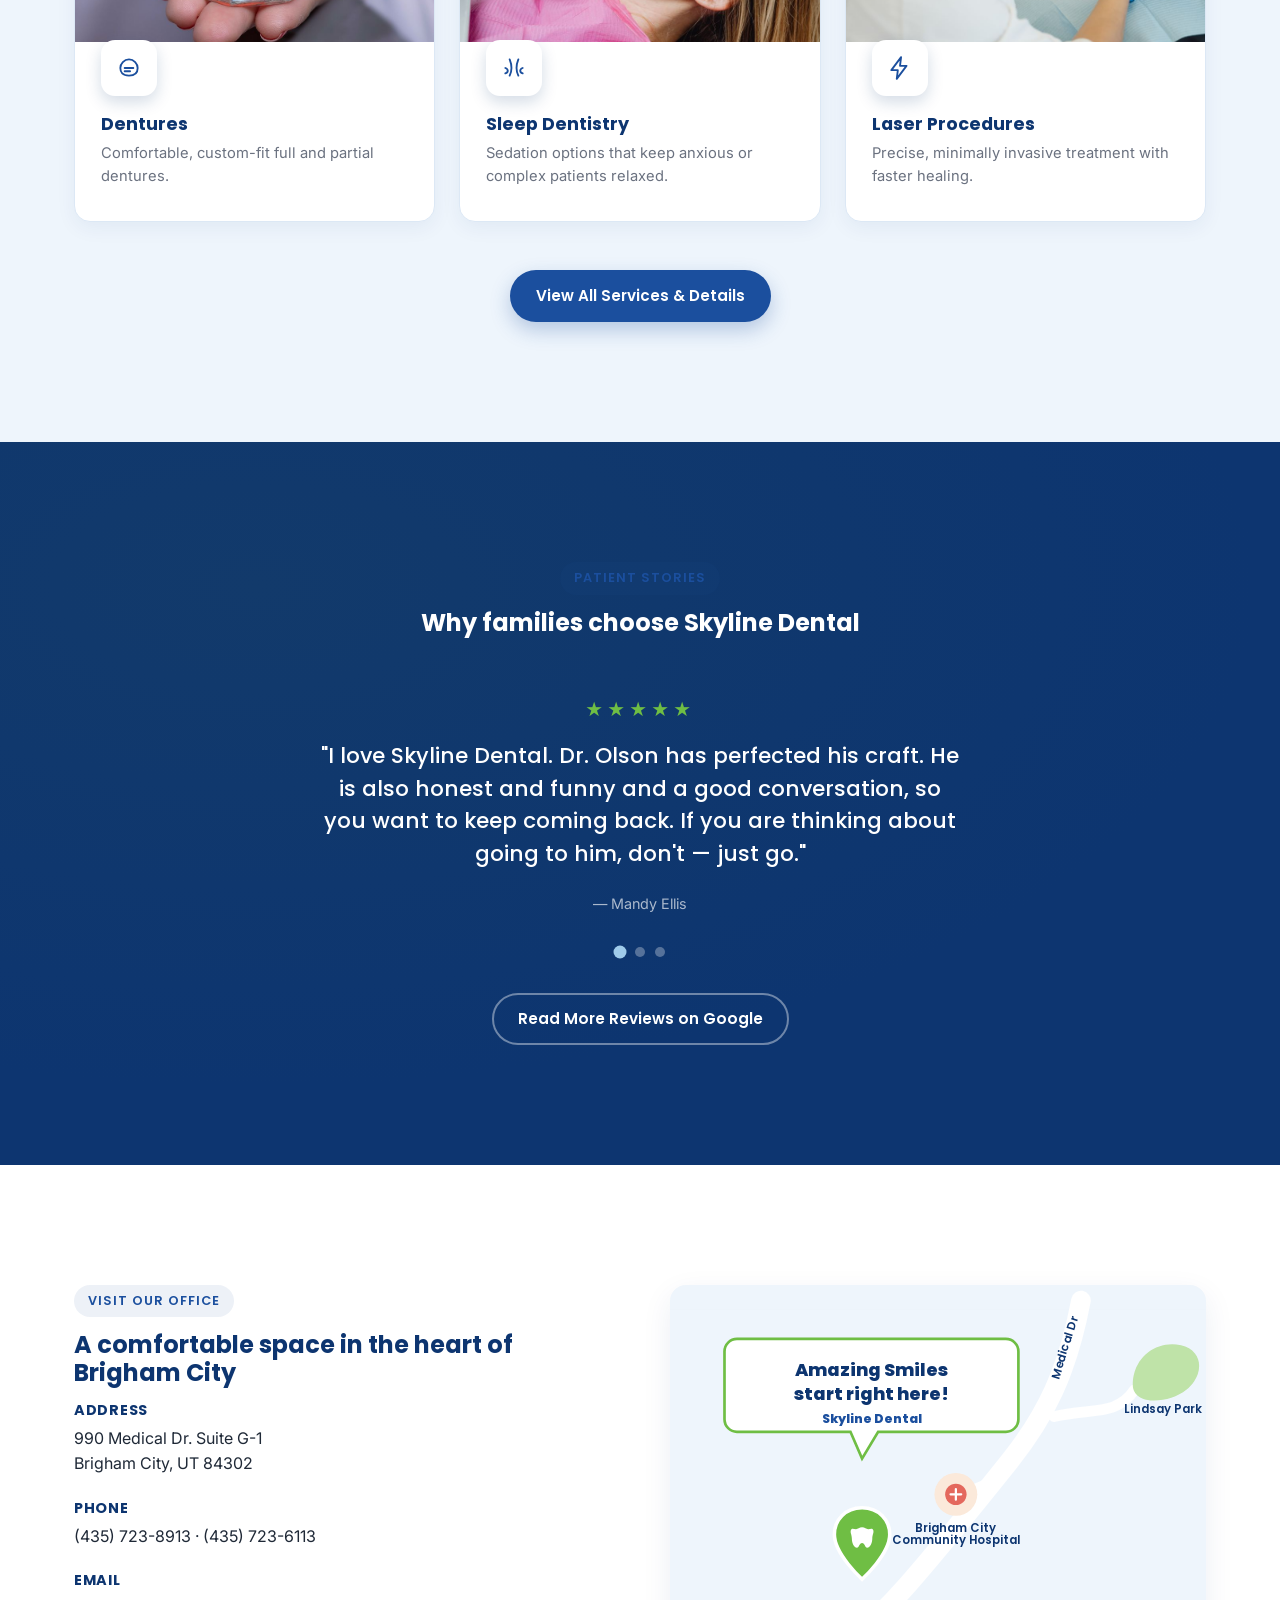
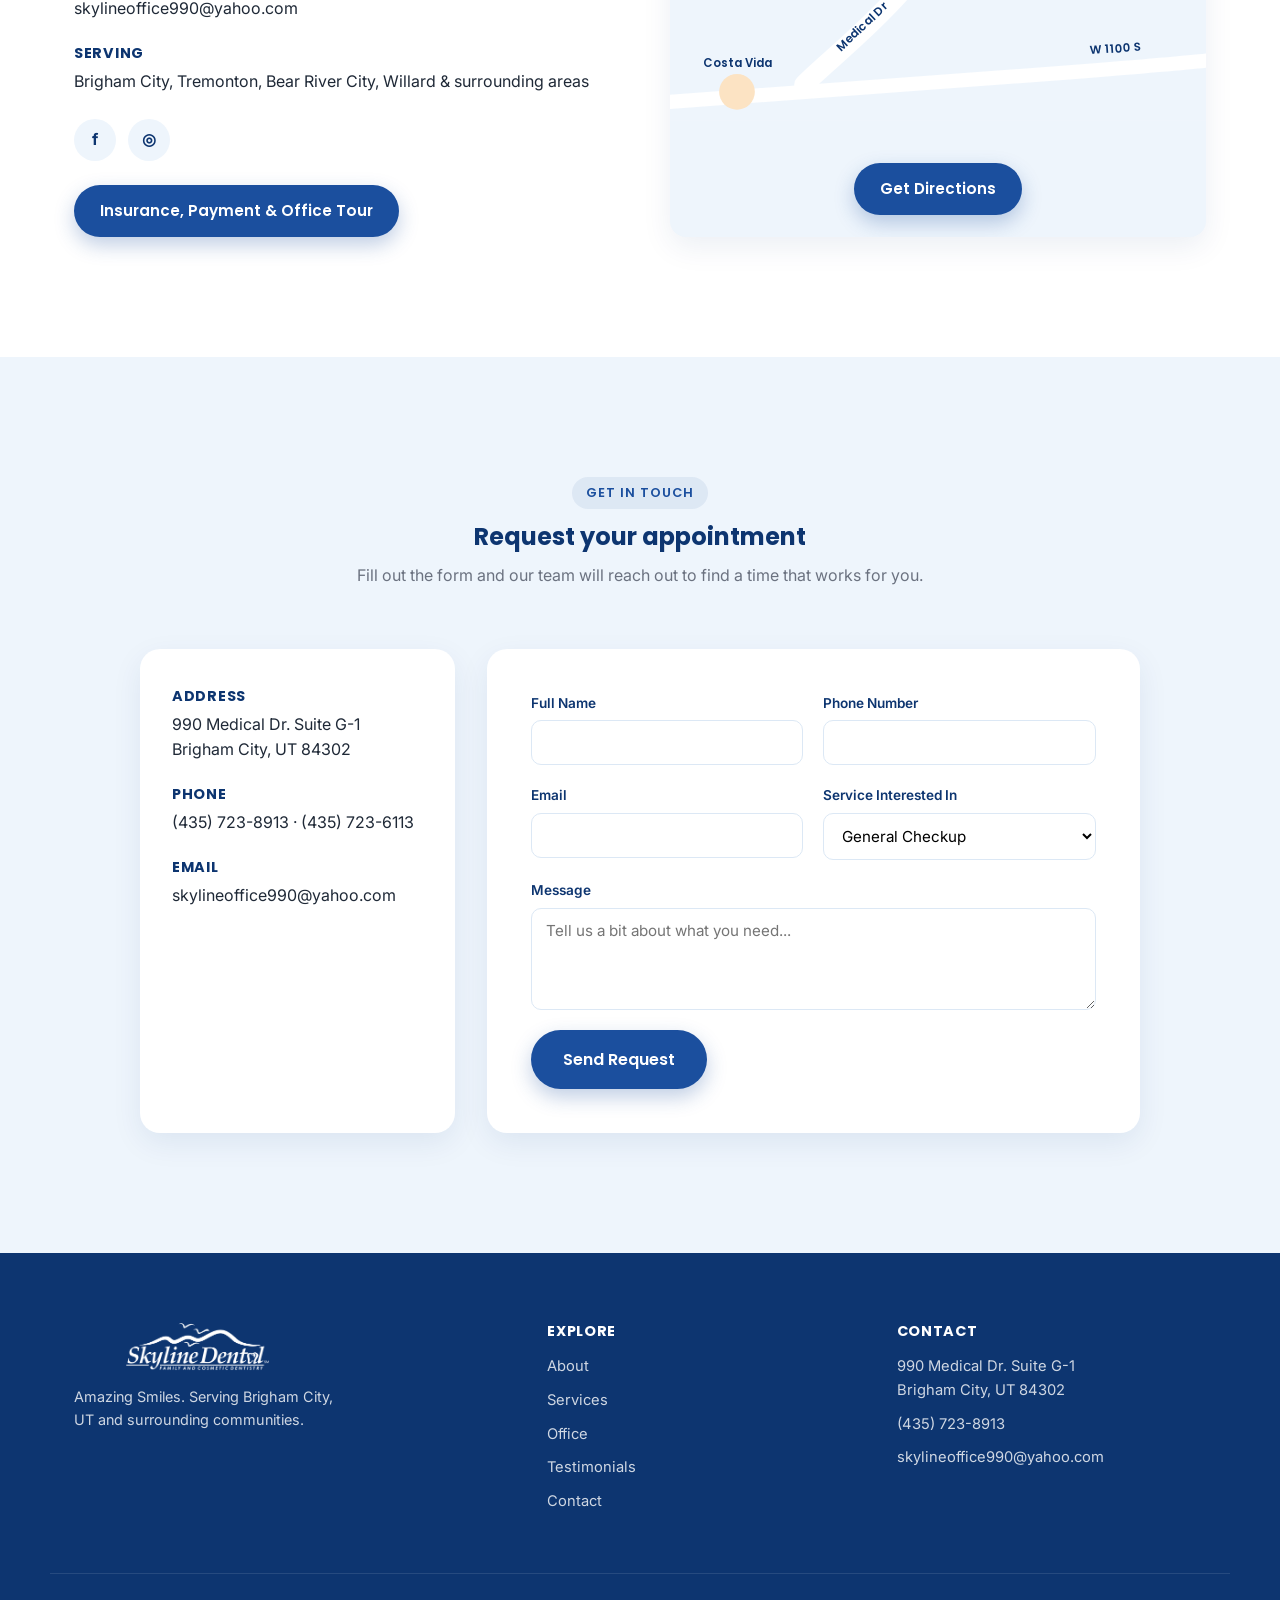
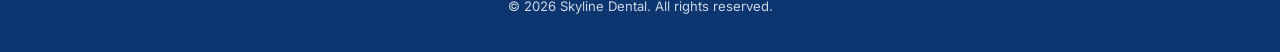
==== commit 993c70fe: "Add photos to each service card and make image sizing consistent Wire up the 9 dental photos into th" ====
--- a/index.html
+++ b/index.html
@@ -105,49 +105,76 @@
       <div class="service-grid">
 
         <div class="service-card reveal">
-          <div class="service-icon"><svg viewBox="0 0 24 24" width="26" height="26" fill="none" stroke="currentColor" stroke-width="1.7" stroke-linecap="round" stroke-linejoin="round"><path d="M12 3c-2.2 0-3.3 1.3-4.8 1.3-1.8 0-3.3-1-4 .8-.8 2 .8 3.6.8 6.6 0 3.6 1.8 9.3 4 9.3 1.8 0 1.8-3.6 4-3.6s2.2 3.6 4 3.6c2.2 0 4-5.7 4-9.3 0-3 1.6-4.6.8-6.6-.7-1.8-2.2-.8-4-.8-1.5 0-2.6-1.3-4.8-1.3z"/></svg></div>
-          <h3>Dental Implants</h3>
-          <p>Permanent, natural-looking replacements for missing teeth.</p>
-        </div>
-        <div class="service-card reveal">
-          <div class="service-icon"><svg viewBox="0 0 24 24" width="26" height="26" fill="none" stroke="currentColor" stroke-width="1.7" stroke-linecap="round" stroke-linejoin="round"><path d="M12 3l1.5 4.5L18 9l-4.5 1.5L12 15l-1.5-4.5L6 9l4.5-1.5z"/><path d="M19 15l.7 2.1 2.1.7-2.1.7-.7 2.1-.7-2.1-2.1-.7 2.1-.7z"/></svg></div>
-          <h3>Cosmetic Dentistry</h3>
-          <p>Smile makeovers designed around your goals and features.</p>
-        </div>
-        <div class="service-card reveal">
-          <div class="service-icon"><svg viewBox="0 0 24 24" width="26" height="26" fill="none" stroke="currentColor" stroke-width="1.7" stroke-linecap="round" stroke-linejoin="round"><circle cx="12" cy="12" r="8"/><path d="M9 12l2 2 4-4"/></svg></div>
-          <h3>Cosmetic Fillings</h3>
-          <p>Tooth-colored fillings that blend seamlessly with your smile.</p>
-        </div>
-        <div class="service-card reveal">
-          <div class="service-icon"><svg viewBox="0 0 24 24" width="26" height="26" fill="none" stroke="currentColor" stroke-width="1.7" stroke-linecap="round" stroke-linejoin="round"><path d="M3 8l3-3 3 3 3-4 3 4 3-3 3 3-1.5 9h-15z"/></svg></div>
-          <h3>Porcelain Crowns</h3>
-          <p>Durable, natural-looking crowns to restore damaged teeth.</p>
-        </div>
-        <div class="service-card reveal">
-          <div class="service-icon"><svg viewBox="0 0 24 24" width="26" height="26" fill="none" stroke="currentColor" stroke-width="1.7" stroke-linecap="round" stroke-linejoin="round"><path d="M4 15c1.5 3 4.5 5 8 5s6.5-2 8-5"/><path d="M4 15c0-6 3.5-11 8-11s8 5 8 11"/></svg></div>
-          <h3>Veneers</h3>
-          <p>Thin, custom shells that transform shape, color, and alignment.</p>
-        </div>
-        <div class="service-card reveal">
-          <div class="service-icon"><svg viewBox="0 0 24 24" width="26" height="26" fill="none" stroke="currentColor" stroke-width="1.7" stroke-linecap="round" stroke-linejoin="round"><path d="M4 10c0-3 2-5 4-5s3 2 4 2 2-2 4-2 4 2 4 5c0 5-2 10-4 10-1.5 0-2-2-4-2s-2.5 2-4 2c-2 0-4-5-4-10z"/></svg></div>
-          <h3>Porcelain Bridges</h3>
-          <p>A fixed, natural-feeling way to replace one or more missing teeth.</p>
-        </div>
-        <div class="service-card reveal">
-          <div class="service-icon"><svg viewBox="0 0 24 24" width="26" height="26" fill="none" stroke="currentColor" stroke-width="1.7" stroke-linecap="round" stroke-linejoin="round"><path d="M4 12c0-4 3.5-8 8-8s8 4 8 8-2 7-8 7-8-3-8-7z"/><path d="M8 12h8M8 15h5"/></svg></div>
-          <h3>Dentures</h3>
-          <p>Comfortable, custom-fit full and partial dentures.</p>
-        </div>
-        <div class="service-card reveal">
-          <div class="service-icon"><svg viewBox="0 0 24 24" width="26" height="26" fill="none" stroke="currentColor" stroke-width="1.7" stroke-linecap="round" stroke-linejoin="round"><path d="M4 17c3-1 3-4 0-5m16 5c-3-1-3-4 0-5M8 19c2-4 2-10 0-15m8 15c-2-4-2-10 0-15"/></svg></div>
-          <h3>Sleep Dentistry</h3>
-          <p>Sedation options that keep anxious or complex patients relaxed.</p>
-        </div>
-        <div class="service-card reveal">
-          <div class="service-icon"><svg viewBox="0 0 24 24" width="26" height="26" fill="none" stroke="currentColor" stroke-width="1.7" stroke-linecap="round" stroke-linejoin="round"><path d="M13 2L4 14h6l-1 8 9-12h-6z"/></svg></div>
-          <h3>Laser Procedures</h3>
-          <p>Precise, minimally invasive treatment with faster healing.</p>
+          <div class="service-media"><img src="images/pexels-cottonbro-6502305.jpg" alt="Cross-section model of a dental implant" loading="lazy" width="800" height="600"></div>
+          <div class="service-card-body">
+            <div class="service-icon"><svg viewBox="0 0 24 24" width="26" height="26" fill="none" stroke="currentColor" stroke-width="1.7" stroke-linecap="round" stroke-linejoin="round"><path d="M12 3c-2.2 0-3.3 1.3-4.8 1.3-1.8 0-3.3-1-4 .8-.8 2 .8 3.6.8 6.6 0 3.6 1.8 9.3 4 9.3 1.8 0 1.8-3.6 4-3.6s2.2 3.6 4 3.6c2.2 0 4-5.7 4-9.3 0-3 1.6-4.6.8-6.6-.7-1.8-2.2-.8-4-.8-1.5 0-2.6-1.3-4.8-1.3z"/></svg></div>
+            <h3>Dental Implants</h3>
+            <p>Permanent, natural-looking replacements for missing teeth.</p>
+          </div>
+        </div>
+        <div class="service-card reveal">
+          <div class="service-media"><img src="images/pexels-spencphoto-33600522.jpg" alt="Patient smiling with a bright, healthy smile" loading="lazy" width="800" height="600"></div>
+          <div class="service-card-body">
+            <div class="service-icon"><svg viewBox="0 0 24 24" width="26" height="26" fill="none" stroke="currentColor" stroke-width="1.7" stroke-linecap="round" stroke-linejoin="round"><path d="M12 3l1.5 4.5L18 9l-4.5 1.5L12 15l-1.5-4.5L6 9l4.5-1.5z"/><path d="M19 15l.7 2.1 2.1.7-2.1.7-.7 2.1-.7-2.1-2.1-.7 2.1-.7z"/></svg></div>
+            <h3>Cosmetic Dentistry</h3>
+            <p>Smile makeovers designed around your goals and features.</p>
+          </div>
+        </div>
+        <div class="service-card reveal">
+          <div class="service-media"><img src="images/pexels-itslauravillela-35151920.jpg" alt="Dentist examining a patient's teeth with a mirror" loading="lazy" width="800" height="600"></div>
+          <div class="service-card-body">
+            <div class="service-icon"><svg viewBox="0 0 24 24" width="26" height="26" fill="none" stroke="currentColor" stroke-width="1.7" stroke-linecap="round" stroke-linejoin="round"><circle cx="12" cy="12" r="8"/><path d="M9 12l2 2 4-4"/></svg></div>
+            <h3>Cosmetic Fillings</h3>
+            <p>Tooth-colored fillings that blend seamlessly with your smile.</p>
+          </div>
+        </div>
+        <div class="service-card reveal">
+          <div class="service-media"><img src="images/1800x1200-what-is-a-zirconia-crown-seeds.webp" alt="A porcelain crown being placed on a prepared tooth" loading="lazy" width="800" height="600"></div>
+          <div class="service-card-body">
+            <div class="service-icon"><svg viewBox="0 0 24 24" width="26" height="26" fill="none" stroke="currentColor" stroke-width="1.7" stroke-linecap="round" stroke-linejoin="round"><path d="M3 8l3-3 3 3 3-4 3 4 3-3 3 3-1.5 9h-15z"/></svg></div>
+            <h3>Porcelain Crowns</h3>
+            <p>Durable, natural-looking crowns to restore damaged teeth.</p>
+          </div>
+        </div>
+        <div class="service-card reveal">
+          <div class="service-media"><img src="images/pexels-karola-g-6627570.jpg" alt="Dentist matching a tooth shade guide to a patient's smile" loading="lazy" width="800" height="600"></div>
+          <div class="service-card-body">
+            <div class="service-icon"><svg viewBox="0 0 24 24" width="26" height="26" fill="none" stroke="currentColor" stroke-width="1.7" stroke-linecap="round" stroke-linejoin="round"><path d="M4 15c1.5 3 4.5 5 8 5s6.5-2 8-5"/><path d="M4 15c0-6 3.5-11 8-11s8 5 8 11"/></svg></div>
+            <h3>Veneers</h3>
+            <p>Thin, custom shells that transform shape, color, and alignment.</p>
+          </div>
+        </div>
+        <div class="service-card reveal">
+          <div class="service-media"><img src="images/pexels-nadezhda-moryak-7800523.jpg" alt="Dental model showing a bridge replacing a missing tooth" loading="lazy" width="800" height="600"></div>
+          <div class="service-card-body">
+            <div class="service-icon"><svg viewBox="0 0 24 24" width="26" height="26" fill="none" stroke="currentColor" stroke-width="1.7" stroke-linecap="round" stroke-linejoin="round"><path d="M4 10c0-3 2-5 4-5s3 2 4 2 2-2 4-2 4 2 4 5c0 5-2 10-4 10-1.5 0-2-2-4-2s-2.5 2-4 2c-2 0-4-5-4-10z"/></svg></div>
+            <h3>Porcelain Bridges</h3>
+            <p>A fixed, natural-feeling way to replace one or more missing teeth.</p>
+          </div>
+        </div>
+        <div class="service-card reveal">
+          <div class="service-media"><img src="images/pexels-itslauravillela-32852536.jpg" alt="Full denture on a clear model held in a hand" loading="lazy" width="800" height="600"></div>
+          <div class="service-card-body">
+            <div class="service-icon"><svg viewBox="0 0 24 24" width="26" height="26" fill="none" stroke="currentColor" stroke-width="1.7" stroke-linecap="round" stroke-linejoin="round"><path d="M4 12c0-4 3.5-8 8-8s8 4 8 8-2 7-8 7-8-3-8-7z"/><path d="M8 12h8M8 15h5"/></svg></div>
+            <h3>Dentures</h3>
+            <p>Comfortable, custom-fit full and partial dentures.</p>
+          </div>
+        </div>
+        <div class="service-card reveal">
+          <div class="service-media"><img src="images/pexels-karola-g-6627563.jpg" alt="Relaxed patient during a sedation dentistry procedure" loading="lazy" width="800" height="600"></div>
+          <div class="service-card-body">
+            <div class="service-icon"><svg viewBox="0 0 24 24" width="26" height="26" fill="none" stroke="currentColor" stroke-width="1.7" stroke-linecap="round" stroke-linejoin="round"><path d="M4 17c3-1 3-4 0-5m16 5c-3-1-3-4 0-5M8 19c2-4 2-10 0-15m8 15c-2-4-2-10 0-15"/></svg></div>
+            <h3>Sleep Dentistry</h3>
+            <p>Sedation options that keep anxious or complex patients relaxed.</p>
+          </div>
+        </div>
+        <div class="service-card reveal">
+          <div class="service-media"><img src="images/pexels-tima-miroshnichenko-5355839.jpg" alt="Dentist using a laser device during a procedure" loading="lazy" width="800" height="600"></div>
+          <div class="service-card-body">
+            <div class="service-icon"><svg viewBox="0 0 24 24" width="26" height="26" fill="none" stroke="currentColor" stroke-width="1.7" stroke-linecap="round" stroke-linejoin="round"><path d="M13 2L4 14h6l-1 8 9-12h-6z"/></svg></div>
+            <h3>Laser Procedures</h3>
+            <p>Precise, minimally invasive treatment with faster healing.</p>
+          </div>
         </div>
 
       </div>
--- a/css/style.css
+++ b/css/style.css
@@ -127,13 +127,11 @@
 .hero-bg-video{
   position:absolute; inset:0; z-index:0;
   width:100%; height:100%; object-fit:cover;
-  opacity:.28;
   pointer-events:none;
 }
 .hero-overlay{
   position:absolute; inset:0; z-index:1;
-  background:radial-gradient(1200px 800px at 80% -10%, #163E7A 0%, var(--primary-dark) 55%, #071633 100%);
-  opacity:.82;
+  background:linear-gradient(100deg, rgba(7,22,51,.92) 0%, rgba(7,22,51,.65) 45%, rgba(7,22,51,.4) 100%);
 }
 .hero-blob{position:absolute; border-radius:50%; filter:blur(60px); opacity:.55; z-index:2;}
 .blob-1{width:420px; height:420px; background:var(--primary-light); top:-120px; right:-80px; animation:drift 14s ease-in-out infinite;}
@@ -194,16 +192,21 @@
 .section-head.light h2, .section-head.light p{color:#fff;}
 .service-grid{display:grid; grid-template-columns:repeat(3,1fr); gap:24px;}
 .service-card{
-  background:#fff; border-radius:var(--radius); padding:32px 26px;
+  background:#fff; border-radius:var(--radius); overflow:hidden;
   box-shadow:0 6px 20px rgba(13,53,112,.06);
   transition:transform .3s ease, box-shadow .3s ease;
   border:1px solid var(--border);
 }
 .service-card:hover{transform:translateY(-8px); box-shadow:0 20px 40px rgba(13,53,112,.14);}
+.service-media{aspect-ratio:4/3; overflow:hidden; background:var(--bg-soft);}
+.service-media img{width:100%; height:100%; object-fit:cover; display:block; transition:transform .4s ease;}
+.service-card:hover .service-media img{transform:scale(1.06);}
+.service-card-body{padding:26px 26px 32px;}
 .service-icon{
   width:56px; height:56px; display:flex; align-items:center; justify-content:center;
-  border-radius:14px; background:rgba(27,79,158,.1); margin-bottom:18px;
-  color:var(--primary);
+  border-radius:14px; background:#fff; margin:-28px 0 18px;
+  color:var(--primary); position:relative; z-index:1;
+  box-shadow:0 6px 16px rgba(13,53,112,.18);
   transition:transform .3s ease;
 }
 .service-card:hover .service-icon{transform:rotate(-8deg) scale(1.08);}
@@ -388,6 +391,7 @@
   .footer-inner{grid-template-columns:1fr 1fr;}
 }
 @media (max-width:760px){
+  .hero-bg-video{object-position:42% center;}
   .main-nav, .header-actions{display:none;}
   .nav-toggle{display:flex;}
   .main-nav.open{
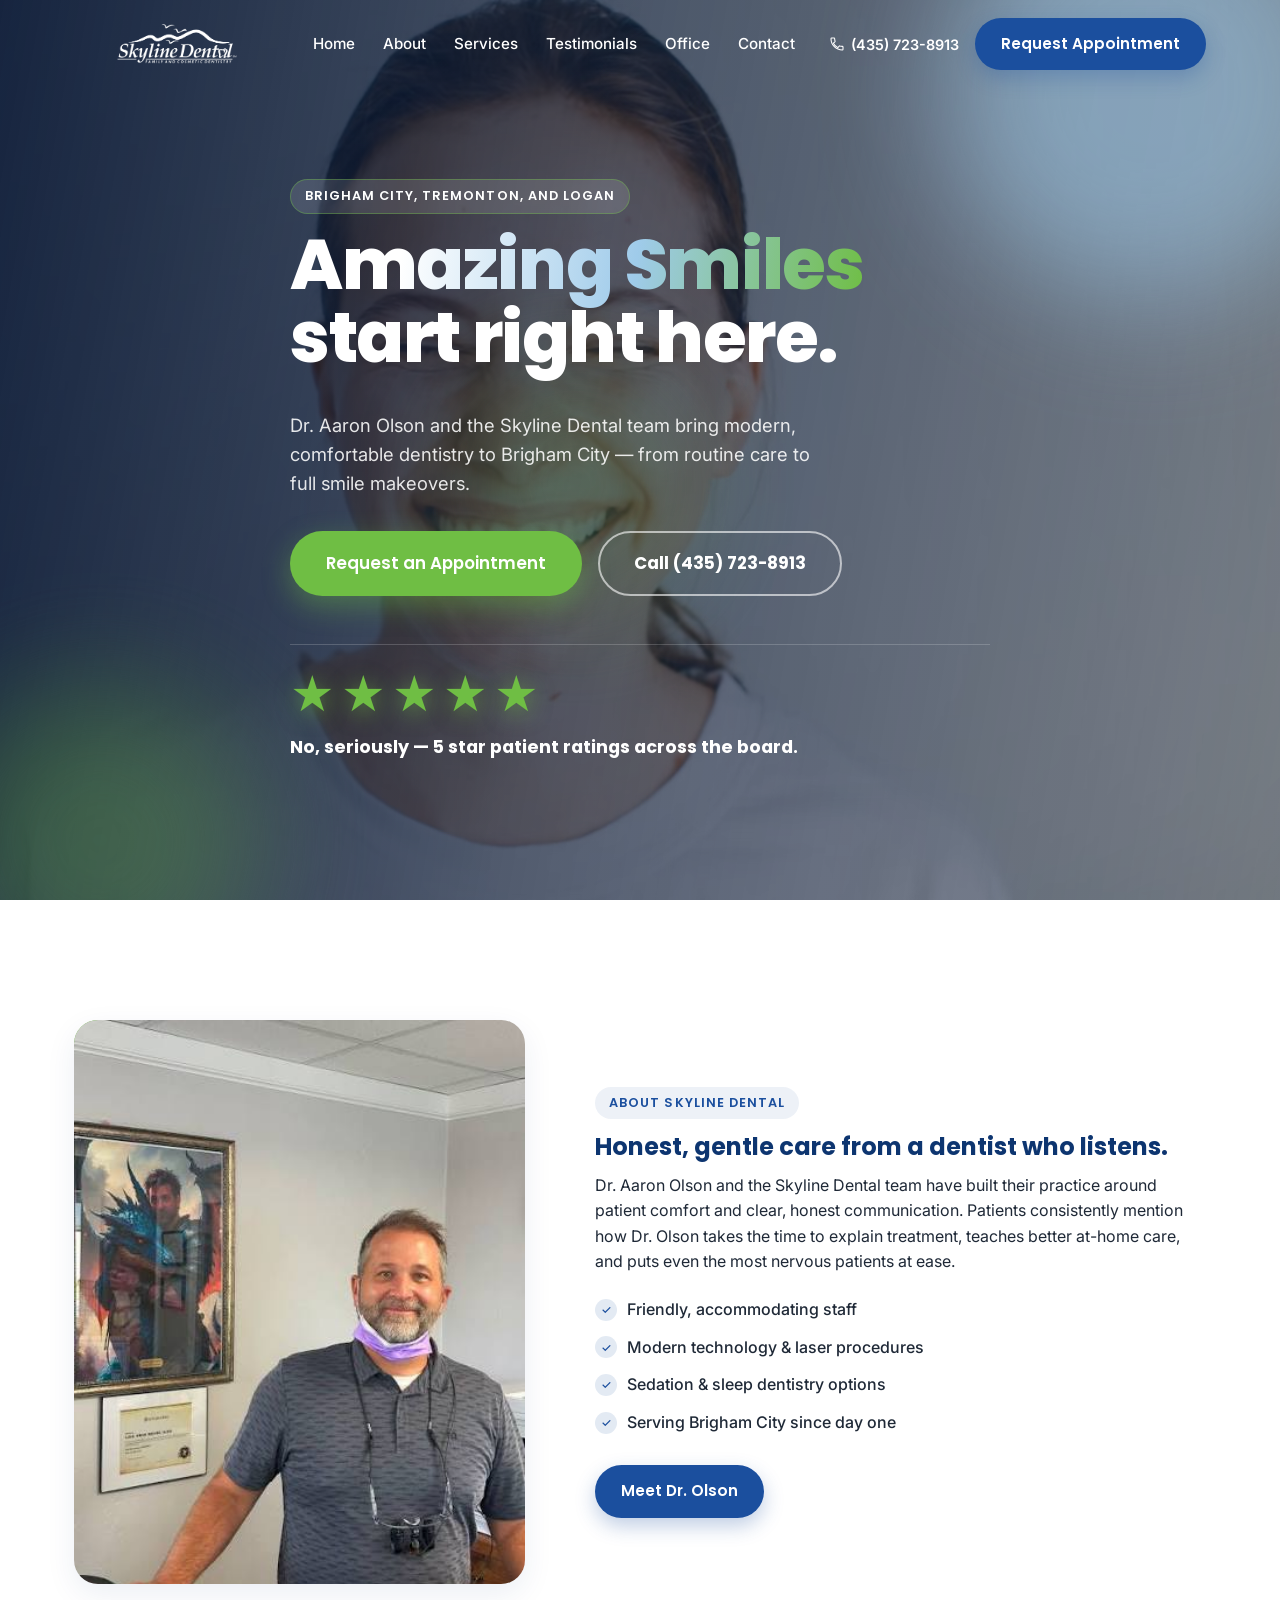
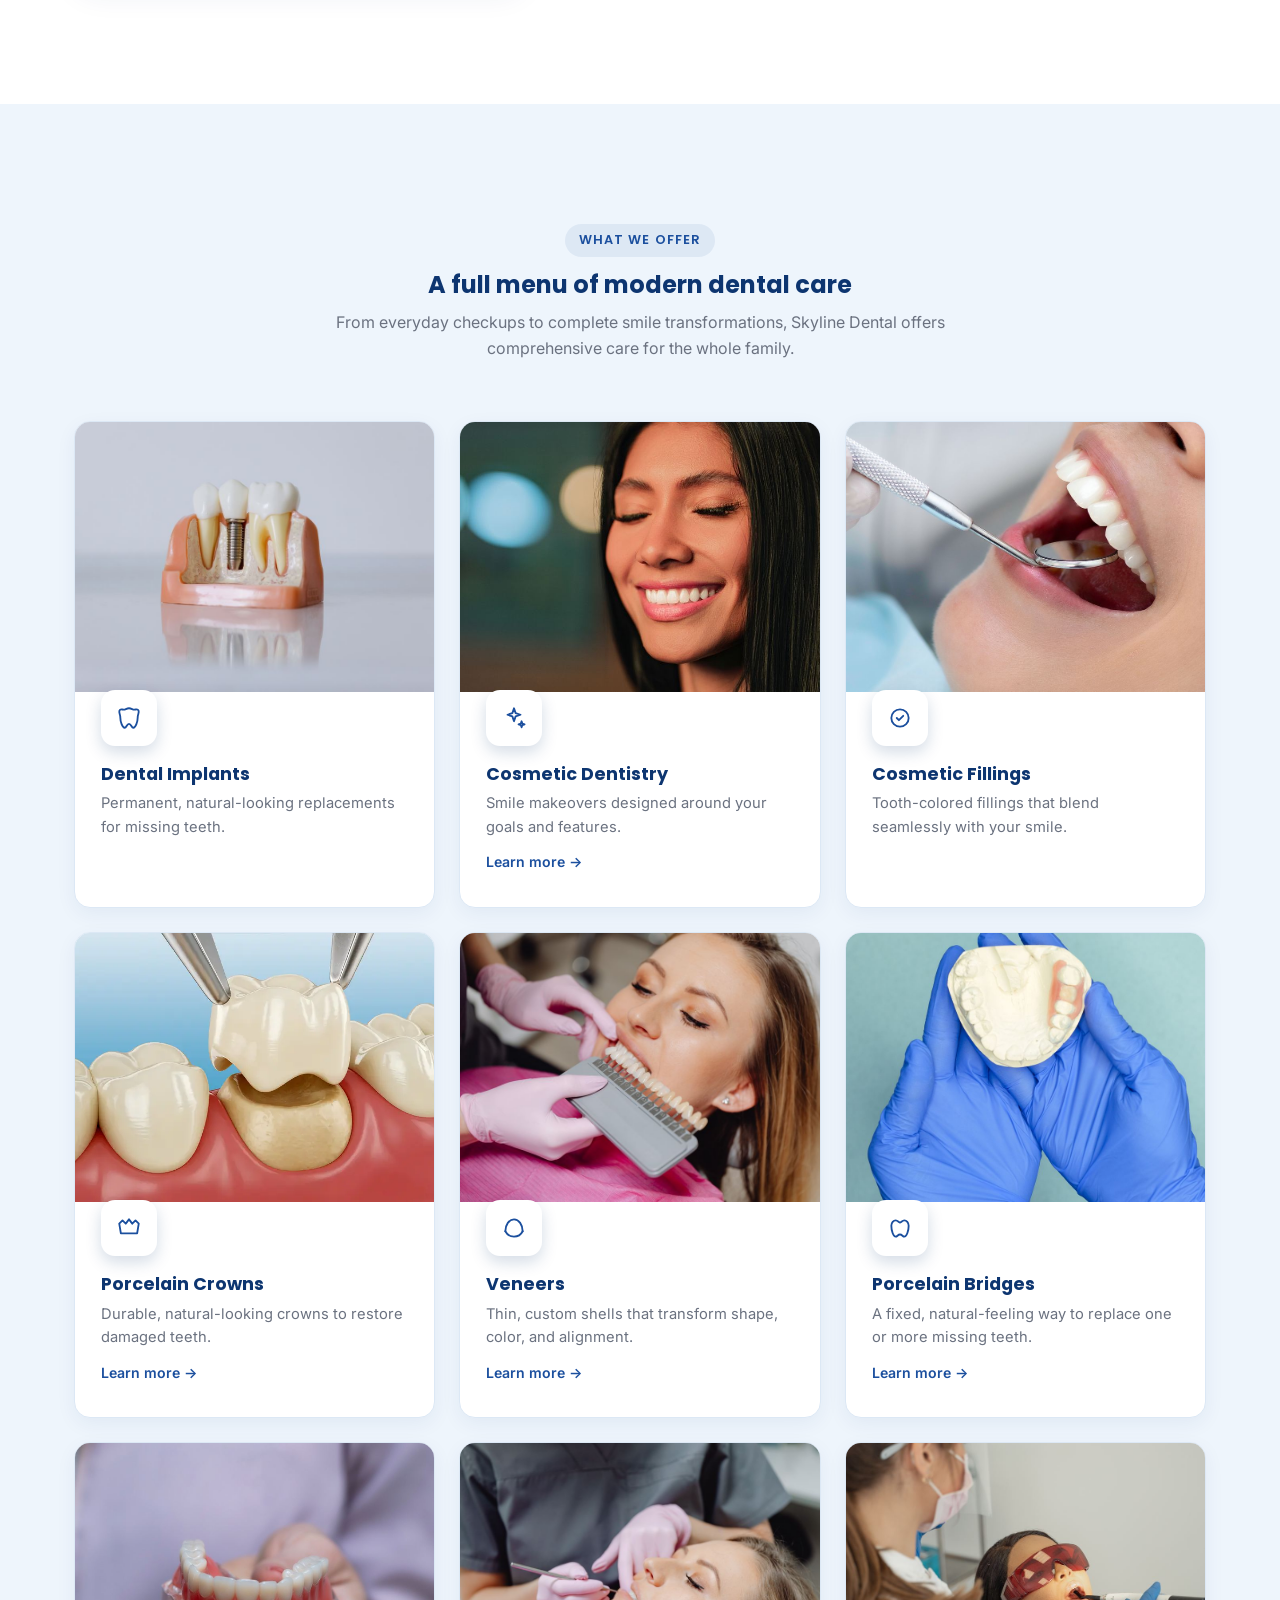
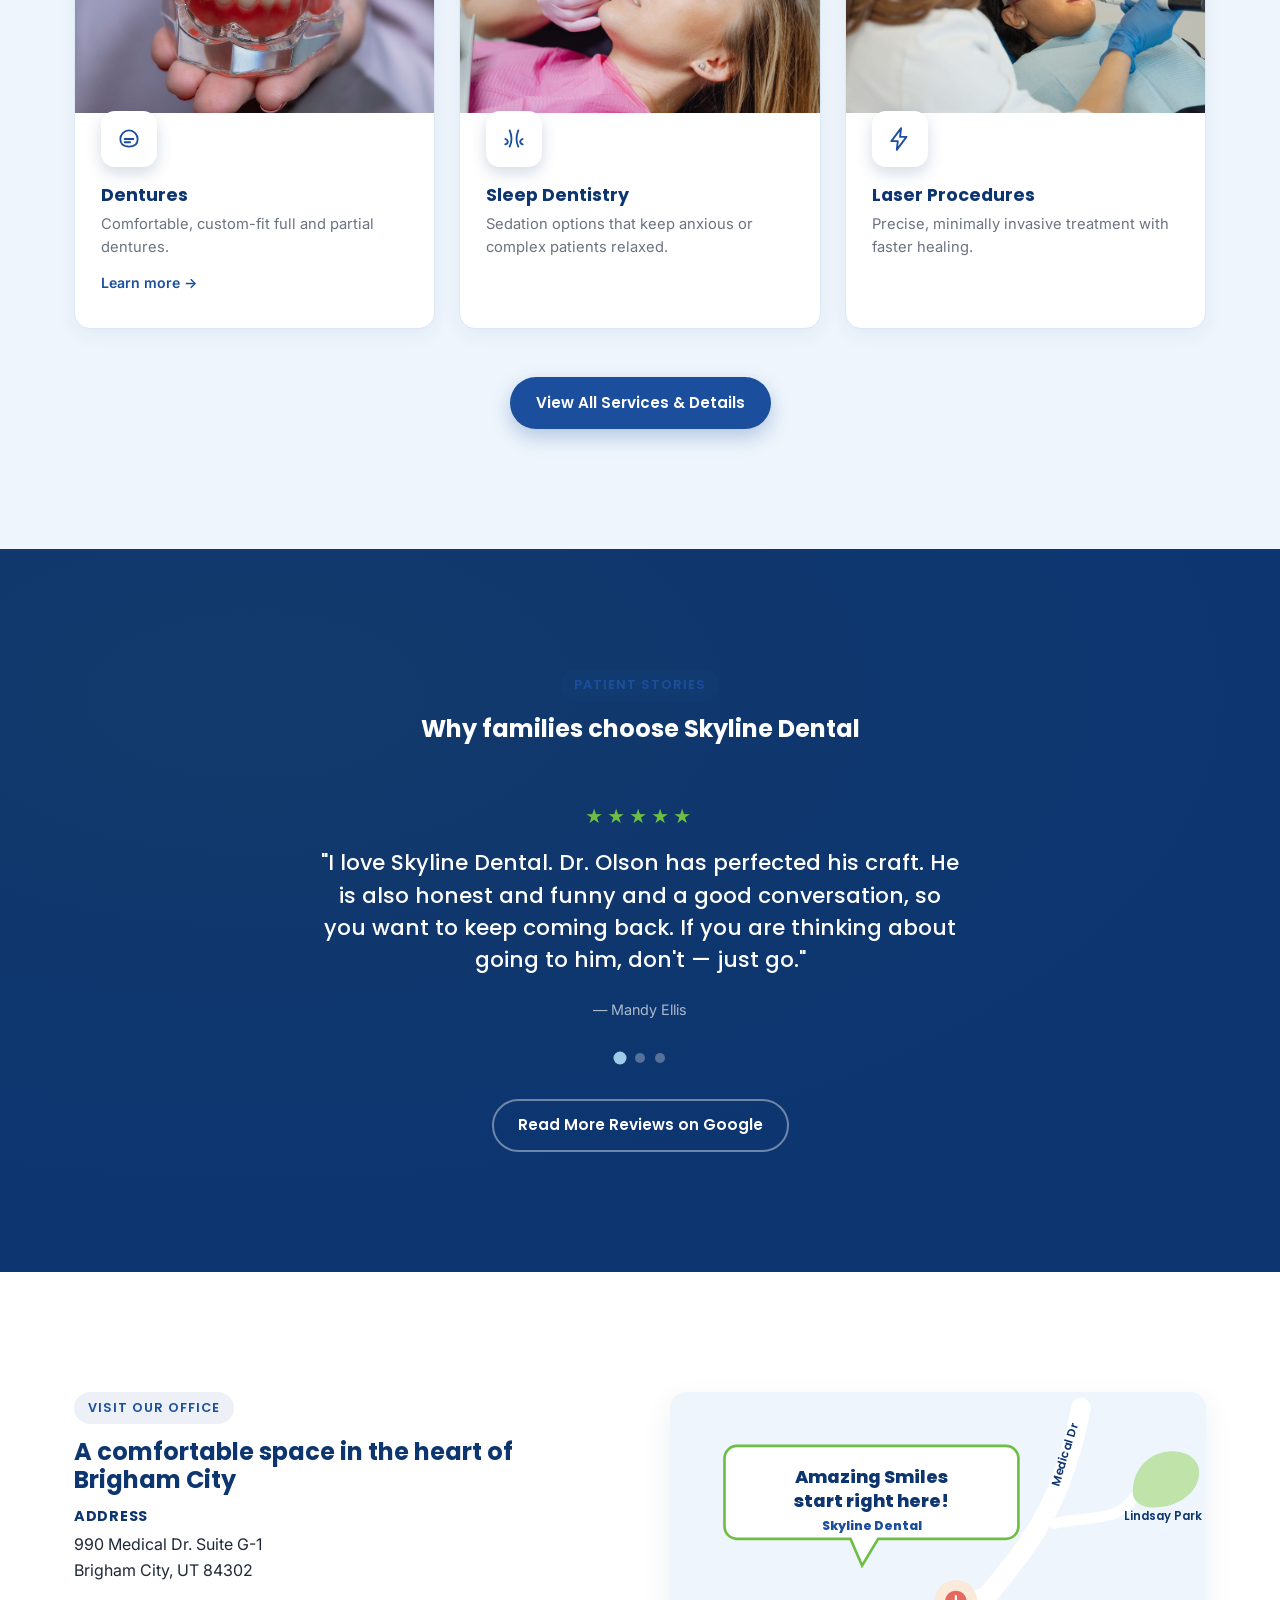
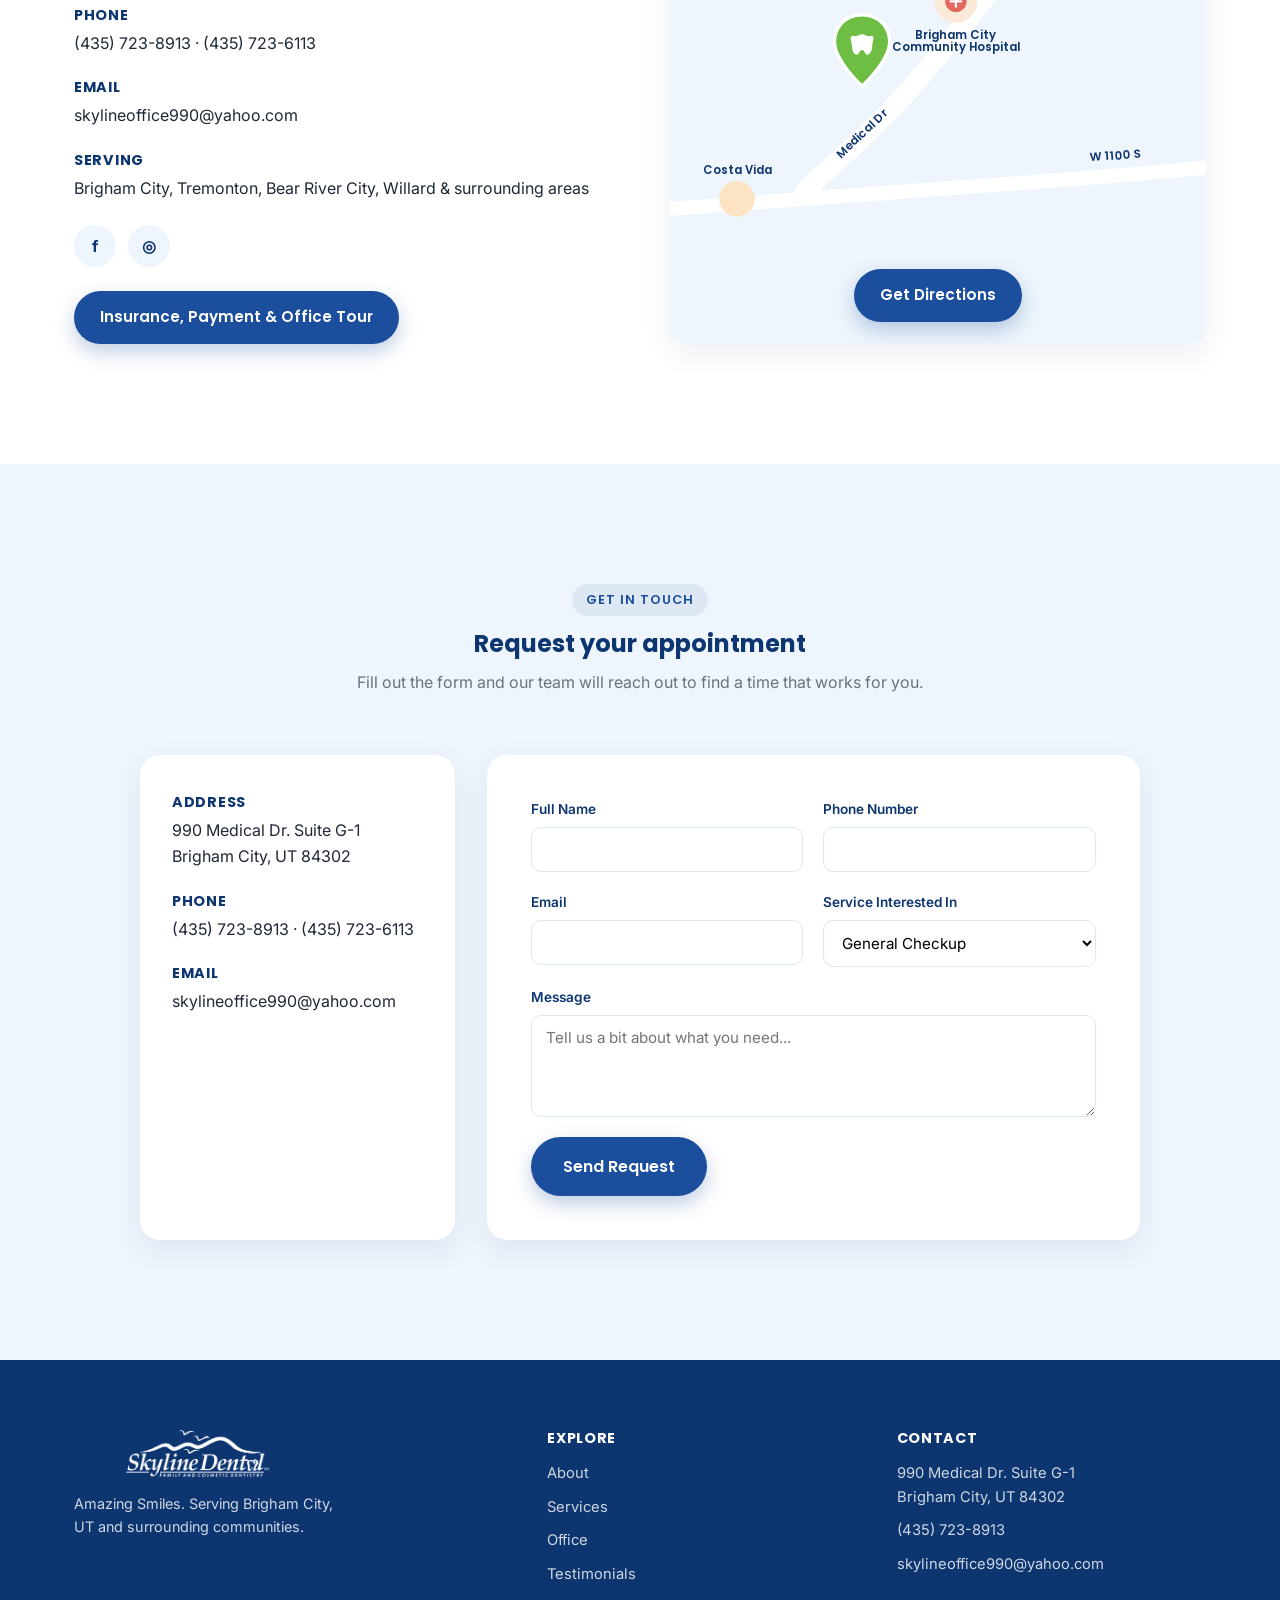
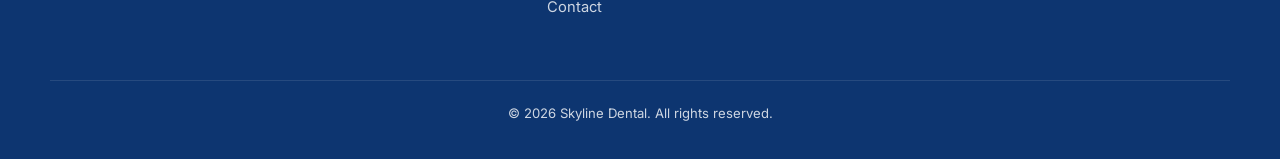
==== commit 2362d15b: "Add dedicated pages for Veneers, Crowns, Bridges, and Dentures Bring in the old site's service subpa" ====
--- a/index.html
+++ b/index.html
@@ -112,14 +112,15 @@
             <p>Permanent, natural-looking replacements for missing teeth.</p>
           </div>
         </div>
-        <div class="service-card reveal">
+        <a href="services/cosmetic-dentistry.html" class="service-card reveal">
           <div class="service-media"><img src="images/pexels-spencphoto-33600522.jpg" alt="Patient smiling with a bright, healthy smile" loading="lazy" width="800" height="600"></div>
           <div class="service-card-body">
             <div class="service-icon"><svg viewBox="0 0 24 24" width="26" height="26" fill="none" stroke="currentColor" stroke-width="1.7" stroke-linecap="round" stroke-linejoin="round"><path d="M12 3l1.5 4.5L18 9l-4.5 1.5L12 15l-1.5-4.5L6 9l4.5-1.5z"/><path d="M19 15l.7 2.1 2.1.7-2.1.7-.7 2.1-.7-2.1-2.1-.7 2.1-.7z"/></svg></div>
             <h3>Cosmetic Dentistry</h3>
             <p>Smile makeovers designed around your goals and features.</p>
-          </div>
-        </div>
+            <span class="service-card-link">Learn more &rarr;</span>
+          </div>
+        </a>
         <div class="service-card reveal">
           <div class="service-media"><img src="images/pexels-itslauravillela-35151920.jpg" alt="Dentist examining a patient's teeth with a mirror" loading="lazy" width="800" height="600"></div>
           <div class="service-card-body">
@@ -128,38 +129,42 @@
             <p>Tooth-colored fillings that blend seamlessly with your smile.</p>
           </div>
         </div>
-        <div class="service-card reveal">
+        <a href="services/crowns.html" class="service-card reveal">
           <div class="service-media"><img src="images/1800x1200-what-is-a-zirconia-crown-seeds.webp" alt="A porcelain crown being placed on a prepared tooth" loading="lazy" width="800" height="600"></div>
           <div class="service-card-body">
             <div class="service-icon"><svg viewBox="0 0 24 24" width="26" height="26" fill="none" stroke="currentColor" stroke-width="1.7" stroke-linecap="round" stroke-linejoin="round"><path d="M3 8l3-3 3 3 3-4 3 4 3-3 3 3-1.5 9h-15z"/></svg></div>
             <h3>Porcelain Crowns</h3>
             <p>Durable, natural-looking crowns to restore damaged teeth.</p>
-          </div>
-        </div>
-        <div class="service-card reveal">
+            <span class="service-card-link">Learn more &rarr;</span>
+          </div>
+        </a>
+        <a href="services/veneers.html" class="service-card reveal">
           <div class="service-media"><img src="images/pexels-karola-g-6627570.jpg" alt="Dentist matching a tooth shade guide to a patient's smile" loading="lazy" width="800" height="600"></div>
           <div class="service-card-body">
             <div class="service-icon"><svg viewBox="0 0 24 24" width="26" height="26" fill="none" stroke="currentColor" stroke-width="1.7" stroke-linecap="round" stroke-linejoin="round"><path d="M4 15c1.5 3 4.5 5 8 5s6.5-2 8-5"/><path d="M4 15c0-6 3.5-11 8-11s8 5 8 11"/></svg></div>
             <h3>Veneers</h3>
             <p>Thin, custom shells that transform shape, color, and alignment.</p>
-          </div>
-        </div>
-        <div class="service-card reveal">
+            <span class="service-card-link">Learn more &rarr;</span>
+          </div>
+        </a>
+        <a href="services/bridges.html" class="service-card reveal">
           <div class="service-media"><img src="images/pexels-nadezhda-moryak-7800523.jpg" alt="Dental model showing a bridge replacing a missing tooth" loading="lazy" width="800" height="600"></div>
           <div class="service-card-body">
             <div class="service-icon"><svg viewBox="0 0 24 24" width="26" height="26" fill="none" stroke="currentColor" stroke-width="1.7" stroke-linecap="round" stroke-linejoin="round"><path d="M4 10c0-3 2-5 4-5s3 2 4 2 2-2 4-2 4 2 4 5c0 5-2 10-4 10-1.5 0-2-2-4-2s-2.5 2-4 2c-2 0-4-5-4-10z"/></svg></div>
             <h3>Porcelain Bridges</h3>
             <p>A fixed, natural-feeling way to replace one or more missing teeth.</p>
-          </div>
-        </div>
-        <div class="service-card reveal">
+            <span class="service-card-link">Learn more &rarr;</span>
+          </div>
+        </a>
+        <a href="services/dentures.html" class="service-card reveal">
           <div class="service-media"><img src="images/pexels-itslauravillela-32852536.jpg" alt="Full denture on a clear model held in a hand" loading="lazy" width="800" height="600"></div>
           <div class="service-card-body">
             <div class="service-icon"><svg viewBox="0 0 24 24" width="26" height="26" fill="none" stroke="currentColor" stroke-width="1.7" stroke-linecap="round" stroke-linejoin="round"><path d="M4 12c0-4 3.5-8 8-8s8 4 8 8-2 7-8 7-8-3-8-7z"/><path d="M8 12h8M8 15h5"/></svg></div>
             <h3>Dentures</h3>
             <p>Comfortable, custom-fit full and partial dentures.</p>
-          </div>
-        </div>
+            <span class="service-card-link">Learn more &rarr;</span>
+          </div>
+        </a>
         <div class="service-card reveal">
           <div class="service-media"><img src="images/pexels-karola-g-6627563.jpg" alt="Relaxed patient during a sedation dentistry procedure" loading="lazy" width="800" height="600"></div>
           <div class="service-card-body">
--- a/css/style.css
+++ b/css/style.css
@@ -212,6 +212,8 @@
 .service-card:hover .service-icon{transform:rotate(-8deg) scale(1.08);}
 .service-card h3{font-size:1.1rem; margin-bottom:8px;}
 .service-card p{color:var(--text-light); font-size:.92rem; margin:0;}
+.service-card-link{display:inline-flex; align-items:center; gap:6px; margin-top:12px; color:var(--primary); font-weight:600; font-size:.88rem; transition:gap .25s ease;}
+a.service-card:hover .service-card-link{gap:10px;}
 .section-cta{text-align:center; margin-top:48px;}
 .section-cta-left{text-align:left; margin-top:36px;}
 
@@ -369,6 +371,19 @@
 }
 .service-detail h3{margin-bottom:8px;}
 .service-detail p{color:var(--text-light); margin:0;}
+a.service-detail{transition:background .25s ease, padding-left .25s ease;}
+a.service-detail:hover{background:var(--bg-soft); padding-left:12px; border-radius:12px;}
+.service-detail-link{display:inline-flex; align-items:center; gap:6px; margin-top:10px; color:var(--primary); font-weight:600; font-size:.88rem;}
+a.service-detail:hover .service-detail-link{gap:10px;}
+
+/* ===== Service detail (sub) pages ===== */
+.breadcrumb{font-size:.85rem; color:rgba(255,255,255,.75); margin-bottom:14px;}
+.breadcrumb a{color:rgba(255,255,255,.9); text-decoration:underline; text-underline-offset:3px;}
+.breadcrumb a:hover{color:#fff;}
+.related-services{margin-top:20px;}
+.related-services .info-card{transition:transform .25s ease, box-shadow .25s ease;}
+a.info-card:hover, .related-services a.info-card:hover{transform:translateY(-6px); box-shadow:0 20px 40px rgba(13,53,112,.14);}
+.info-card-link{display:inline-flex; align-items:center; gap:6px; margin-top:6px; color:var(--primary); font-weight:600; font-size:.88rem;}
 
 /* ===== Office page extras ===== */
 .video-embed{position:relative; width:100%; aspect-ratio:16/9; border-radius:var(--radius); overflow:hidden; box-shadow:var(--shadow);}
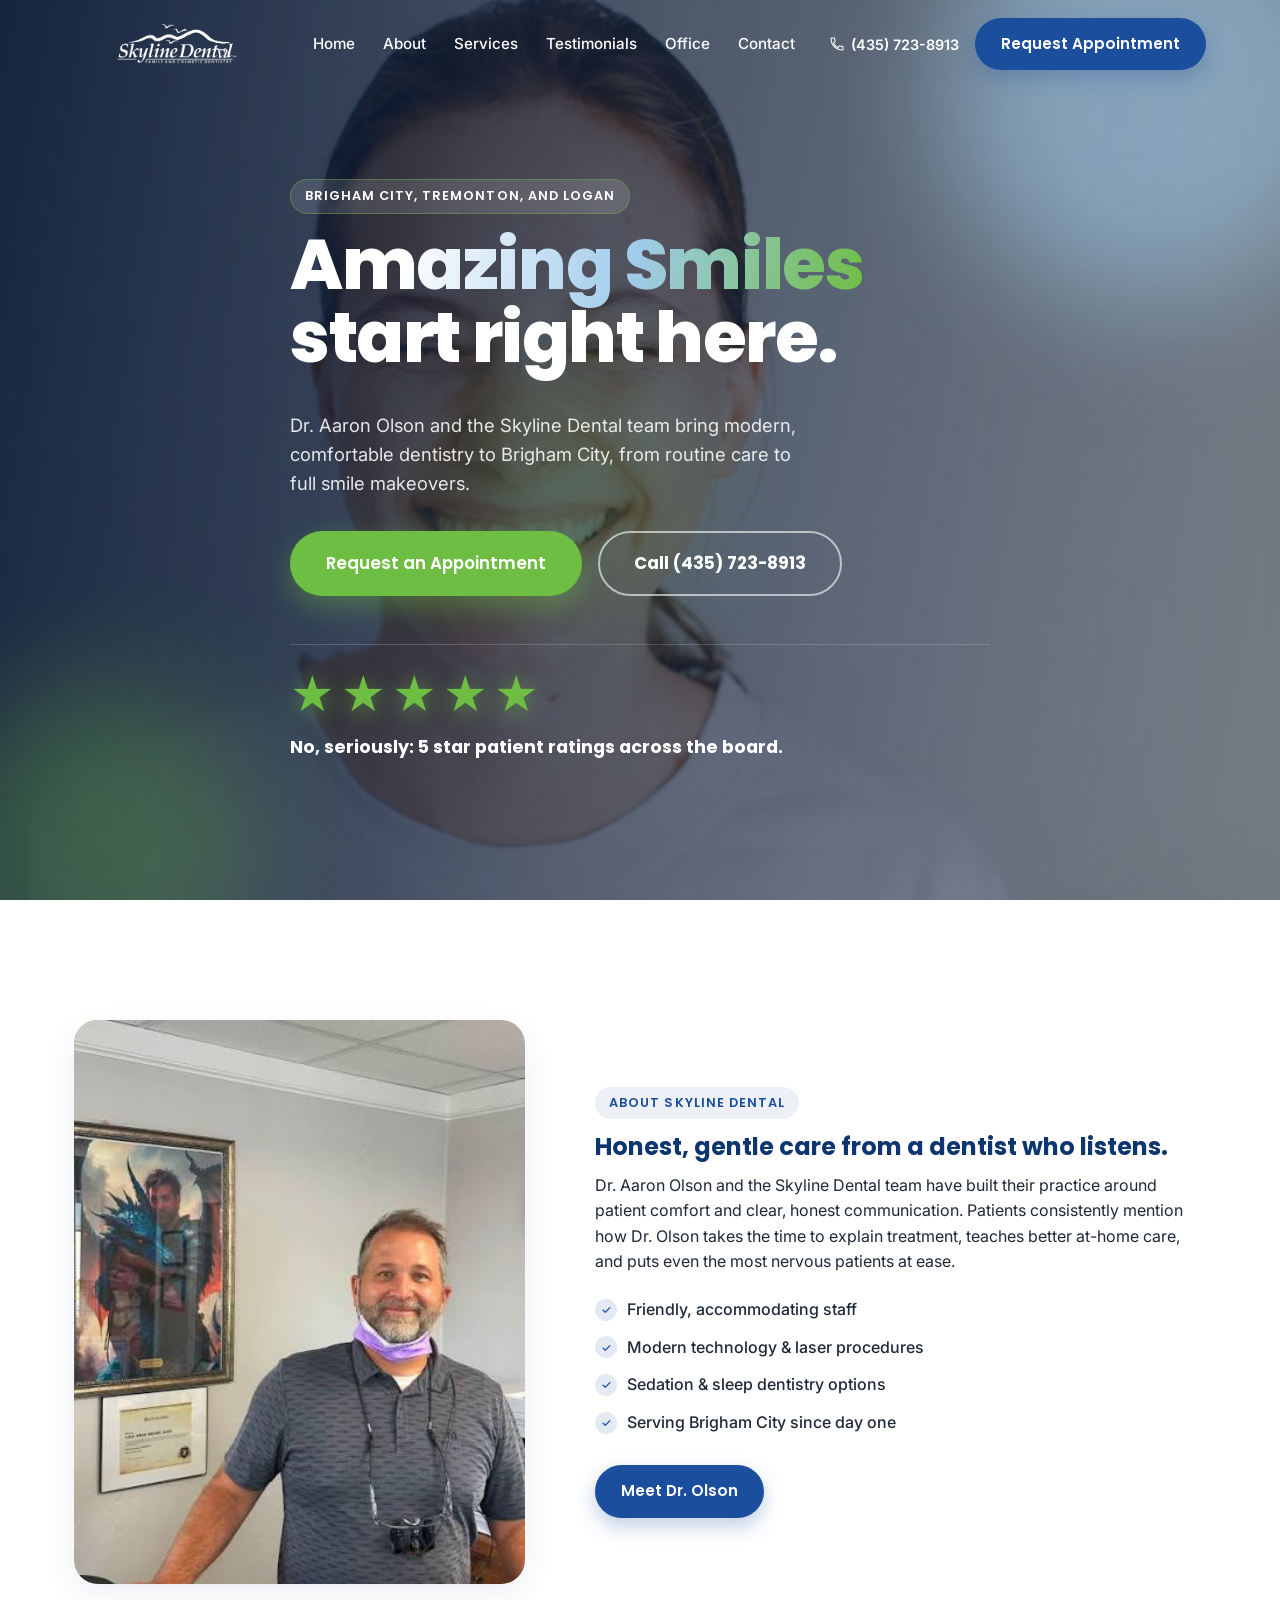
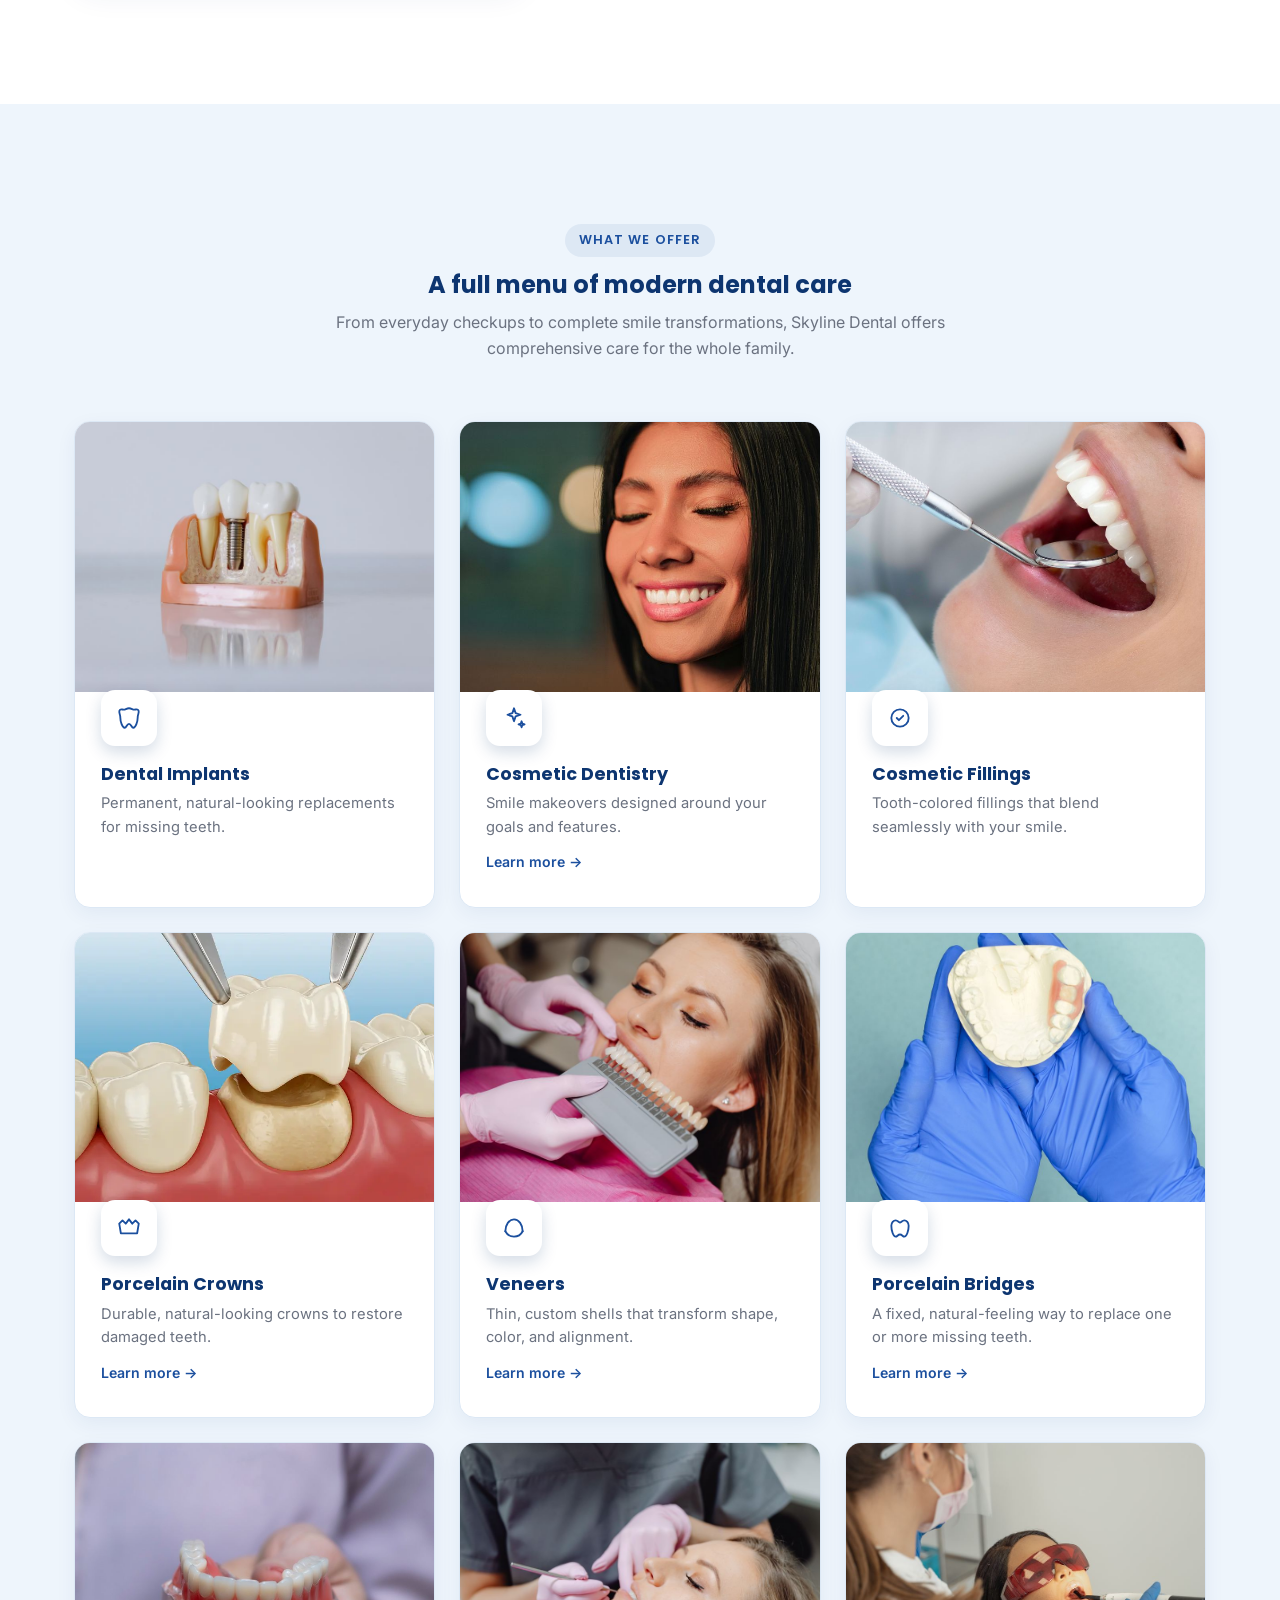
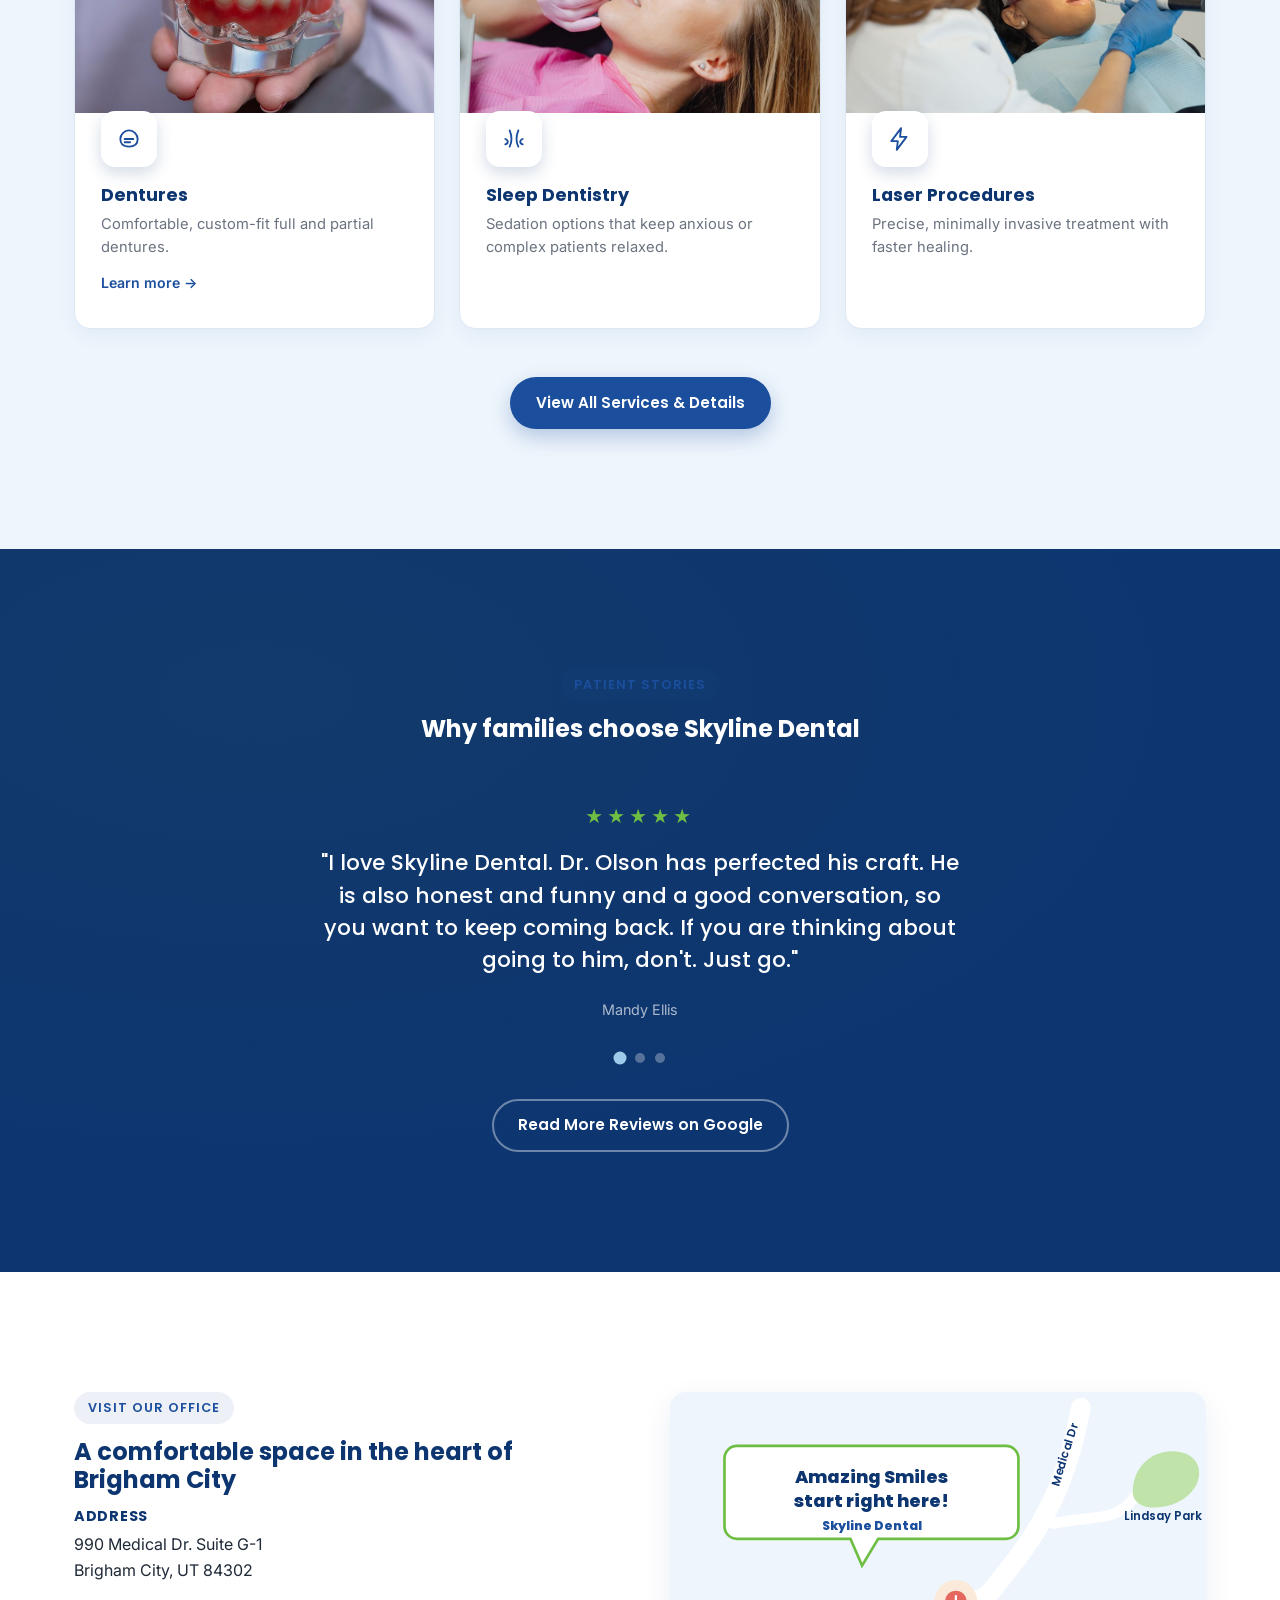
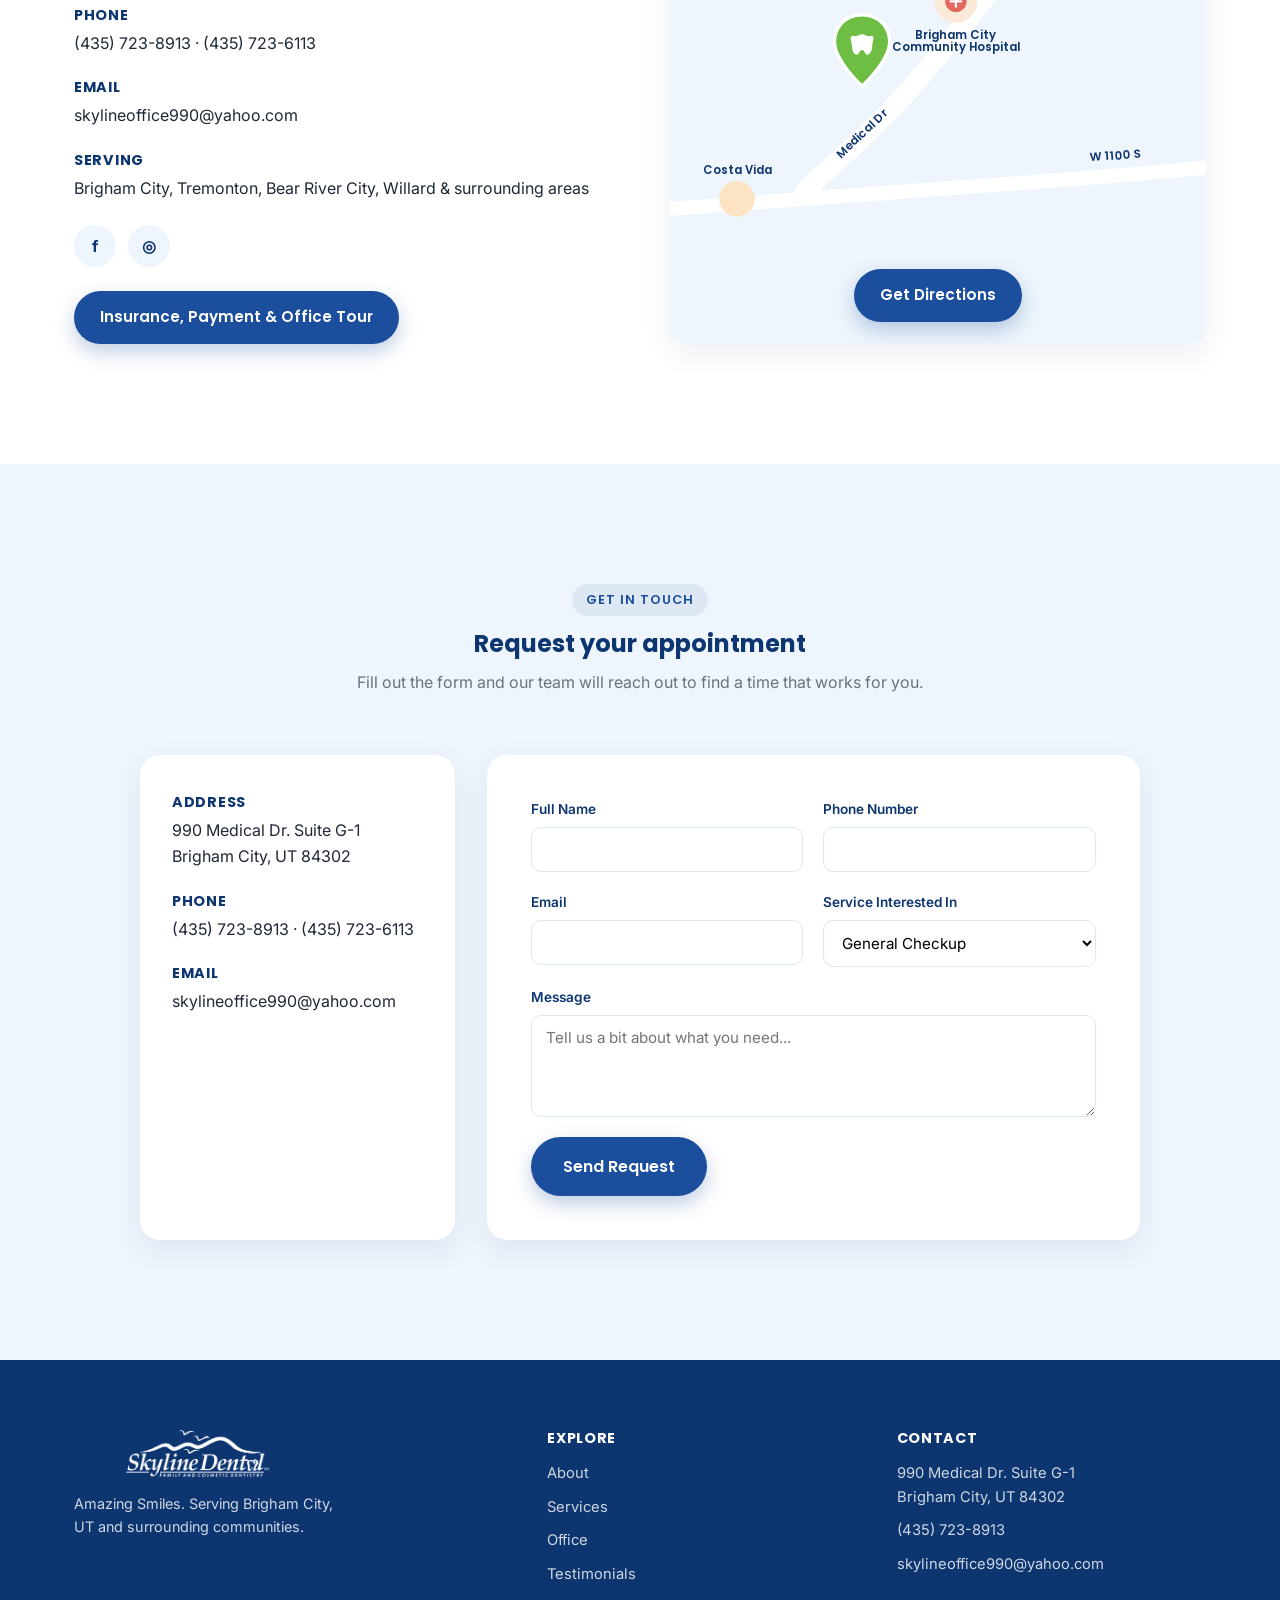
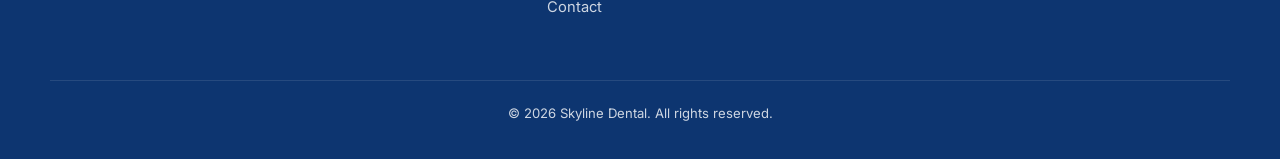
==== commit c598e6f0: "Remove em dashes from site copy and README Co-Authored-By: Claude Opus 5.5 <noreply@anthropic.com> C" ====
--- a/index.html
+++ b/index.html
@@ -4,7 +4,7 @@
 <meta charset="UTF-8">
 <meta name="viewport" content="width=device-width, initial-scale=1.0">
 <title>Skyline Dental | Dr. Aaron Olson | Brigham City, UT</title>
-<meta name="description" content="Skyline Dental in Brigham City, UT — Dr. Aaron Olson offers implants, cosmetic dentistry, veneers, crowns, dentures, sleep dentistry & more. Amazing Smiles.">
+<meta name="description" content="Skyline Dental in Brigham City, UT. Dr. Aaron Olson offers implants, cosmetic dentistry, veneers, crowns, dentures, sleep dentistry & more. Amazing Smiles.">
 <link rel="preconnect" href="https://fonts.googleapis.com">
 <link rel="preconnect" href="https://fonts.gstatic.com" crossorigin>
 <link href="https://fonts.googleapis.com/css2?family=Poppins:wght@400;500;600;700;800&family=Inter:wght@400;500;600&display=swap" rel="stylesheet">
@@ -57,14 +57,14 @@
       <div class="hero-copy reveal">
         <span class="eyebrow eyebrow-accent">Brigham City, Tremonton, and Logan</span>
         <h1><span class="accent-text">Amazing Smiles</span><br> start right here.</h1>
-        <p class="hero-sub">Dr. Aaron Olson and the Skyline Dental team bring modern, comfortable dentistry to Brigham City — from routine care to full smile makeovers.</p>
+        <p class="hero-sub">Dr. Aaron Olson and the Skyline Dental team bring modern, comfortable dentistry to Brigham City, from routine care to full smile makeovers.</p>
         <div class="hero-cta">
           <a href="#contact" class="btn btn-primary btn-lg">Request an Appointment</a>
           <a href="tel:4357238913" class="btn btn-ghost btn-lg">Call (435) 723-8913</a>
         </div>
         <div class="hero-rating">
           <span class="stat-stars stat-stars-lg" aria-label="5 star rating">★★★★★</span>
-          <span class="hero-rating-label">No, seriously — 5 star patient ratings across the board.</span>
+          <span class="hero-rating-label">No, seriously: 5 star patient ratings across the board.</span>
         </div>
       </div>
     </div>
@@ -200,18 +200,18 @@
         <div class="testimonial-track" id="testimonialTrack">
           <blockquote class="testimonial-slide active">
             <div class="stars">★★★★★</div>
-            <p>"I love Skyline Dental. Dr. Olson has perfected his craft. He is also honest and funny and a good conversation, so you want to keep coming back. If you are thinking about going to him, don't — just go."</p>
-            <cite>— Mandy Ellis</cite>
+            <p>"I love Skyline Dental. Dr. Olson has perfected his craft. He is also honest and funny and a good conversation, so you want to keep coming back. If you are thinking about going to him, don't. Just go."</p>
+            <cite>Mandy Ellis</cite>
           </blockquote>
           <blockquote class="testimonial-slide">
             <div class="stars">★★★★★</div>
-            <p>"I hadn't been to the dentist in six years, yikes! This awesome staff and Dr. Aaron Olson made me feel so comfortable. This office is full of kindness and humor. My husband and all 3 of my kids love it there — and who loves a dentist? Not to mention my daughter had her wisdom teeth out, and even though it was Dr. Olson's birthday, he called to follow up and check on her! Definitely 5 stars!!"</p>
-            <cite>— Joanna Hardy</cite>
+            <p>"I hadn't been to the dentist in six years, yikes! This awesome staff and Dr. Aaron Olson made me feel so comfortable. This office is full of kindness and humor. My husband and all 3 of my kids love it there, and who loves a dentist? Not to mention my daughter had her wisdom teeth out, and even though it was Dr. Olson's birthday, he called to follow up and check on her! Definitely 5 stars!!"</p>
+            <cite>Joanna Hardy</cite>
           </blockquote>
           <blockquote class="testimonial-slide">
             <div class="stars">★★★★★</div>
-            <p>"Dr. Olson and his staff are wonderful. They go out of their way to make you feel welcome and comfortable. Every time I go, they remember me and make me feel like we're old friends. I have moved a few states away, but still keep Dr. Olson as my dentist — I make an appointment when I know I'm flying in."</p>
-            <cite>— Kelllie Hansen</cite>
+            <p>"Dr. Olson and his staff are wonderful. They go out of their way to make you feel welcome and comfortable. Every time I go, they remember me and make me feel like we're old friends. I have moved a few states away, but still keep Dr. Olson as my dentist. I make an appointment when I know I'm flying in."</p>
+            <cite>Kelllie Hansen</cite>
           </blockquote>
         </div>
         <div class="testimonial-dots" id="testimonialDots"></div>
